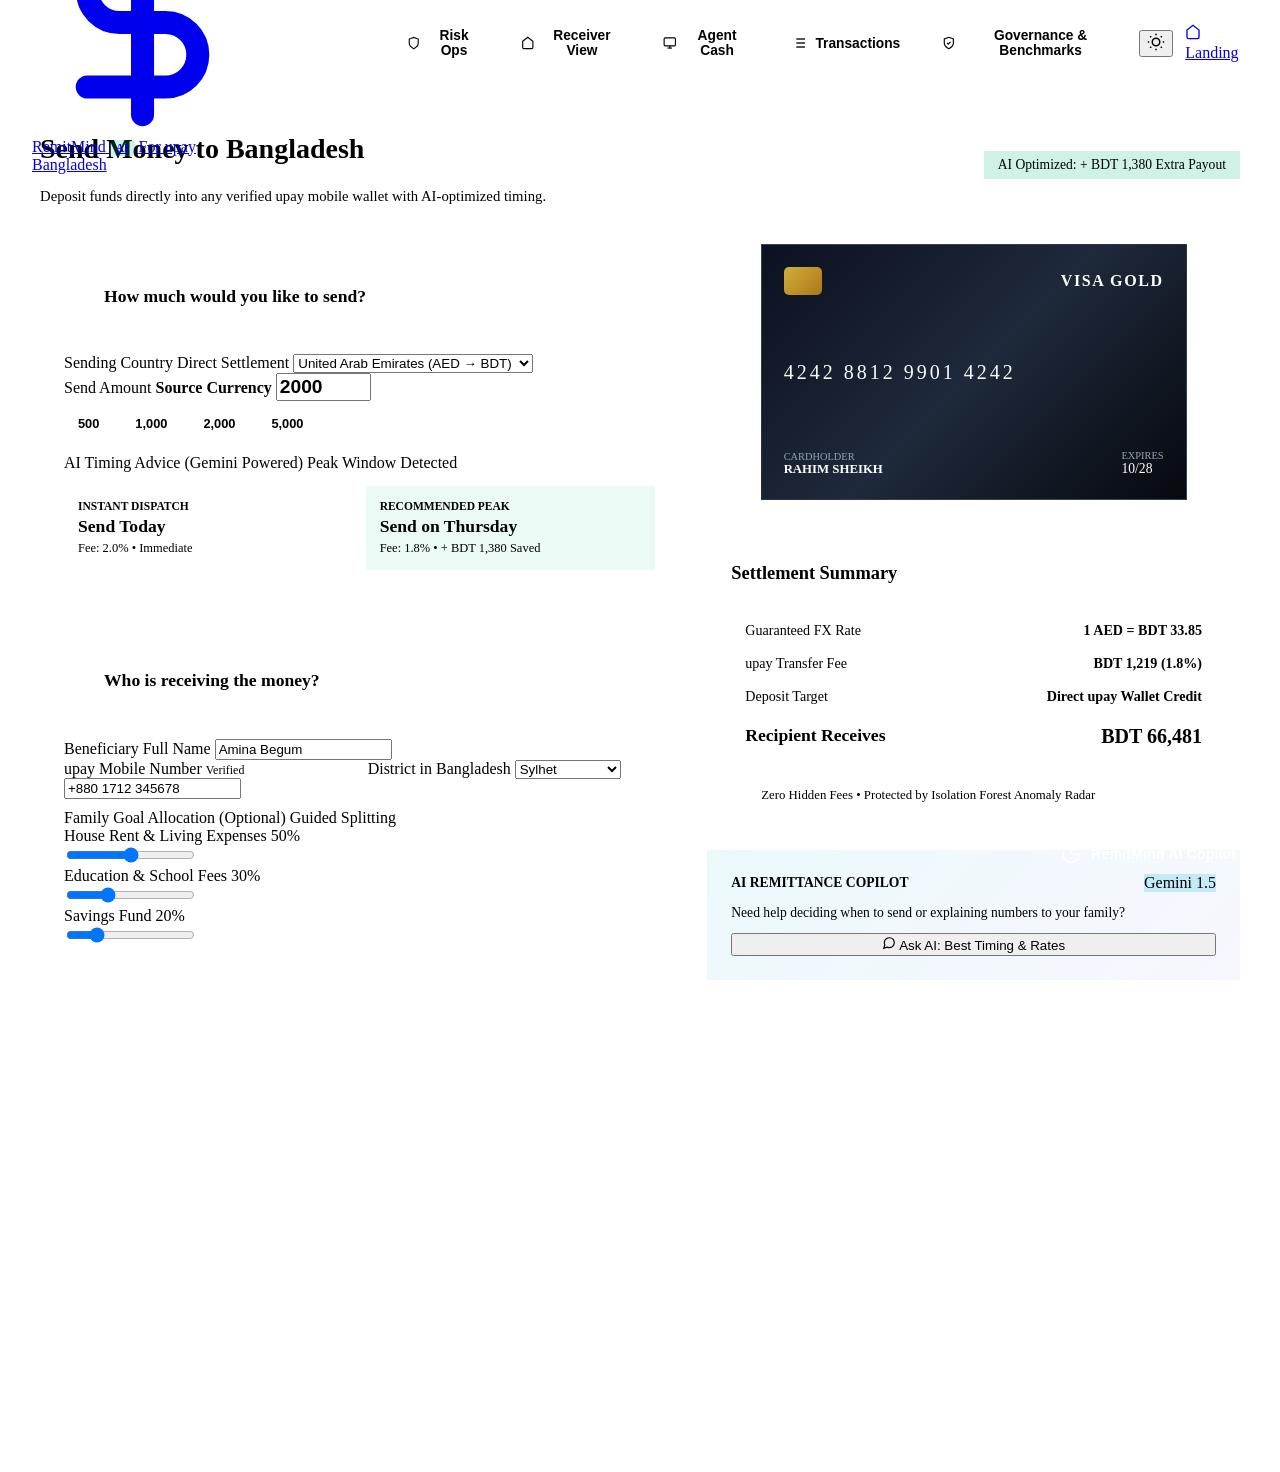
==== frontend/app.html @ a88893fe "feat(governance): implement model evaluation benchmarks, PR-AUC visualizer, live fairness audit, and" ====
<!DOCTYPE html>
<html lang="en" data-theme="dark">
<head>
  <meta charset="UTF-8">
  <meta name="viewport" content="width=device-width, initial-scale=1.0">
  <title>RemitMind Portal | International Remittance & AI Intelligence</title>
  <meta name="description" content="RemitMind production workspace for international remittance payment execution, real-time risk operations, village receiver budgeting, and agent liquidity forecasting.">

  <!-- Google Fonts: Outfit & Inter & JetBrains Mono -->
  <link rel="preconnect" href="https://fonts.googleapis.com">
  <link rel="preconnect" href="https://fonts.gstatic.com" crossorigin>
  <link href="https://fonts.googleapis.com/css2?family=Inter:wght@400;500;600;700&family=JetBrains+Mono:wght@400;600&family=Outfit:wght@400;500;600;700;800&display=swap" rel="stylesheet">

  <!-- Stylesheets -->
  <link rel="stylesheet" href="css/style.css">
  <link rel="stylesheet" href="css/app.css">
</head>
<body>

  <!-- Ambient AI Glow Aura -->
  <div class="ai-ambient-glow" aria-hidden="true"></div>

  <div class="app-container">
    <!-- Main App Navigation Header -->
    <header class="app-header">
      <div class="app-header-inner">
        <!-- Brand -->
        <div class="app-brand">
          <a href="index.html" class="nav-logo" title="Back to Landing Page">
            <div class="logo-icon">
              <svg viewBox="0 0 24 24" fill="none" stroke="currentColor" stroke-width="2.5" stroke-linecap="round" stroke-linejoin="round">
                <path d="M12 2v20M17 5H9.5a3.5 3.5 0 0 0 0 7h5a3.5 3.5 0 0 1 0 7H6"/>
              </svg>
            </div>
            <div class="logo-text-group">
              <span class="logo-title">RemitMind <span style="font-size:0.72rem; background:rgba(16,185,129,0.2); color:var(--upay-emerald-light); padding:2px 6px; border-radius:4px; font-weight:700;">AI</span></span>
              <span class="logo-subtitle">For upay Bangladesh</span>
            </div>
          </a>
        </div>

        <!-- Navigation Tabs -->
        <nav class="app-nav-tabs" id="app-nav-bar">
          <button class="app-nav-tab active" data-view="pay">
            <svg viewBox="0 0 24 24" fill="none" stroke="currentColor" stroke-width="2"><rect x="1" y="4" width="22" height="16" rx="2" ry="2"/><line x1="1" y1="10" x2="23" y2="10"/></svg>
            <span>Send Money</span>
          </button>
          
          <button class="app-nav-tab" data-view="analyst">
            <svg viewBox="0 0 24 24" fill="none" stroke="currentColor" stroke-width="2"><path d="M12 22s8-4 8-10V5l-8-3-8 3v7c0 6 8 10 8 10z"/></svg>
            <span>Risk Ops</span>
          </button>

          <button class="app-nav-tab" data-view="receiver">
            <svg viewBox="0 0 24 24" fill="none" stroke="currentColor" stroke-width="2"><path d="M3 9l9-7 9 7v11a2 2 0 0 1-2 2H5a2 2 0 0 1-2-2z"/></svg>
            <span>Receiver View</span>
          </button>

          <button class="app-nav-tab" data-view="agent">
            <svg viewBox="0 0 24 24" fill="none" stroke="currentColor" stroke-width="2"><rect x="2" y="3" width="20" height="14" rx="2" ry="2"/><line x1="8" y1="21" x2="16" y2="21"/><line x1="12" y1="17" x2="12" y2="21"/></svg>
            <span>Agent Cash</span>
          </button>

          <button class="app-nav-tab" data-view="ledger">
            <svg viewBox="0 0 24 24" fill="none" stroke="currentColor" stroke-width="2"><line x1="8" y1="6" x2="21" y2="6"/><line x1="8" y1="12" x2="21" y2="12"/><line x1="8" y1="18" x2="21" y2="18"/><line x1="3" y1="6" x2="3.01" y2="6"/><line x1="3" y1="12" x2="3.01" y2="12"/><line x1="3" y1="18" x2="3.01" y2="18"/></svg>
            <span>Transactions</span>
          </button>

          <button class="app-nav-tab" data-view="governance">
            <svg viewBox="0 0 24 24" fill="none" stroke="currentColor" stroke-width="2"><path d="M12 22s8-4 8-10V5l-8-3-8 3v7c0 6 8 10 8 10z"/><polyline points="9 12 11 14 15 10"/></svg>
            <span>Governance & Benchmarks</span>
          </button>
        </nav>

        <!-- Right Actions -->
        <div class="app-header-actions">
          <!-- Light / Dark Theme Button -->
          <button class="theme-toggle-btn" id="app-theme-btn" title="Toggle Light / Dark Mode" aria-label="Toggle theme">
            <span id="app-theme-icon">
              <svg width="18" height="18" viewBox="0 0 24 24" fill="none" stroke="currentColor" stroke-width="2">
                <circle cx="12" cy="12" r="5"></circle>
                <line x1="12" y1="1" x2="12" y2="3"></line>
                <line x1="12" y1="21" x2="12" y2="23"></line>
                <line x1="4.22" y1="4.22" x2="5.64" y2="5.64"></line>
                <line x1="18.36" y1="18.36" x2="19.78" y2="19.78"></line>
                <line x1="1" y1="12" x2="3" y2="12"></line>
                <line x1="21" y1="12" x2="23" y2="12"></line>
                <line x1="4.22" y1="19.78" x2="5.64" y2="18.36"></line>
                <line x1="18.36" y1="5.64" x2="19.78" y2="4.22"></line>
              </svg>
            </span>
          </button>

          <a href="index.html" class="btn btn-secondary btn-sm" title="Return to Landing Page">
            <svg width="16" height="16" viewBox="0 0 24 24" fill="none" stroke="currentColor" stroke-width="2"><path d="M3 9l9-7 9 7v11a2 2 0 0 1-2 2H5a2 2 0 0 1-2-2z"/></svg>
            <span>Landing</span>
          </a>
        </div>
      </div>
    </header>

    <!-- Main Workspace Views Container -->
    <main class="app-main">

      <!-- =====================================================================
           VIEW 1: SIMPLIFIED SENDER FLOW (INTERNATIONAL PAYMENT)
           ===================================================================== -->
      <section class="app-view active" id="view-pay">
        <div class="view-title-bar">
          <div>
            <h2 class="view-heading">Send Money to Bangladesh</h2>
            <p class="view-subheading">Deposit funds directly into any verified upay mobile wallet with AI-optimized timing.</p>
          </div>
          <div>
            <span class="ticker-badge" id="disp-pay-savings-badge" style="background:rgba(16,185,129,0.2); color:var(--upay-emerald-light); font-size:0.85rem; padding:6px 14px;">
              AI Optimized: + BDT 1,380 Extra Payout
            </span>
          </div>
        </div>

        <div class="payment-grid">
          <!-- Left Column: Simple Stepper -->
          <div>
            <!-- Step 1: Amount & Corridor -->
            <div class="step-card">
              <div class="step-header">
                <div class="step-number">1</div>
                <h3 class="step-title">How much would you like to send?</h3>
              </div>

              <div class="form-group">
                <label for="pay-corridor" class="form-label">
                  <span>Sending Country</span>
                  <span style="color:var(--upay-emerald-light);">Direct Settlement</span>
                </label>
                <select id="pay-corridor" class="form-select">
                  <option value="AED_BDT">United Arab Emirates (AED &rarr; BDT)</option>
                  <option value="SAR_BDT">Saudi Arabia (SAR &rarr; BDT)</option>
                  <option value="MYR_BDT">Malaysia (MYR &rarr; BDT)</option>
                  <option value="EUR_BDT">Italy / Europe (EUR &rarr; BDT)</option>
                  <option value="USD_BDT">United States / Global (USD &rarr; BDT)</option>
                </select>
              </div>

              <div class="form-group">
                <label for="pay-amount" class="form-label">
                  <span>Send Amount</span>
                  <span style="color:var(--ai-cyan); font-weight:700;">Source Currency</span>
                </label>
                <input type="number" id="pay-amount" class="form-input" value="2000" min="100" max="50000" step="100" style="font-size:1.2rem; font-weight:700;">
                
                <!-- Quick Amount Chips -->
                <div class="quick-preset-chips">
                  <button type="button" class="preset-chip" onclick="setSendAmount(500)">500</button>
                  <button type="button" class="preset-chip" onclick="setSendAmount(1000)">1,000</button>
                  <button type="button" class="preset-chip" onclick="setSendAmount(2000)">2,000</button>
                  <button type="button" class="preset-chip" onclick="setSendAmount(5000)">5,000</button>
                </div>
              </div>

              <!-- AI Send-Plan Recommendation -->
              <div style="margin-top:18px;">
                <label class="form-label">
                  <span>AI Timing Advice (Gemini Powered)</span>
                  <span style="color:var(--ai-cyan);">Peak Window Detected</span>
                </label>
                
                <div class="timing-choices-grid">
                  <div class="timing-choice-card" data-timing="now">
                    <div style="font-size:0.72rem; color:var(--text-muted); text-transform:uppercase; font-weight:700;">Instant Dispatch</div>
                    <div style="font-weight:800; font-size:1.1rem; margin:4px 0;">Send Today</div>
                    <div style="font-size:0.78rem; color:var(--text-secondary);">Fee: 2.0% &bull; Immediate</div>
                  </div>

                  <div class="timing-choice-card selected" data-timing="best">
                    <div style="font-size:0.72rem; color:var(--upay-emerald-light); text-transform:uppercase; font-weight:700;">Recommended Peak</div>
                    <div style="font-weight:800; font-size:1.1rem; margin:4px 0; color:var(--upay-emerald-light);">Send on Thursday</div>
                    <div style="font-size:0.78rem; color:var(--text-secondary);">Fee: 1.8% &bull; + BDT 1,380 Saved</div>
                  </div>
                </div>
              </div>
            </div>

            <!-- Step 2: Beneficiary Details -->
            <div class="step-card">
              <div class="step-header">
                <div class="step-number">2</div>
                <h3 class="step-title">Who is receiving the money?</h3>
              </div>

              <div class="form-group">
                <label for="pay-receiver-name" class="form-label">Beneficiary Full Name</label>
                <input type="text" id="pay-receiver-name" class="form-input" value="Amina Begum">
              </div>

              <div style="display:grid; grid-template-columns:1fr 1fr; gap:16px;">
                <div class="form-group">
                  <label for="pay-receiver-phone" class="form-label">
                    <span>upay Mobile Number</span>
                    <span style="color:var(--upay-emerald-light); font-size:0.75rem;">Verified</span>
                  </label>
                  <input type="text" id="pay-receiver-phone" class="form-input" value="+880 1712 345678">
                </div>

                <div class="form-group">
                  <label for="pay-receiver-district" class="form-label">District in Bangladesh</label>
                  <select id="pay-receiver-district" class="form-select">
                    <option value="Sylhet">Sylhet</option>
                    <option value="Chittagong">Chittagong</option>
                    <option value="Dhaka">Dhaka</option>
                    <option value="Comilla">Comilla</option>
                    <option value="Brahmanbaria">Brahmanbaria</option>
                  </select>
                </div>
              </div>

              <!-- Budget Goal Split (Collapsible / Simple) -->
              <div style="margin-top:10px;">
                <label class="form-label">
                  <span>Family Goal Allocation (Optional)</span>
                  <span style="color:var(--text-muted);">Guided Splitting</span>
                </label>

                <div class="goal-sliders-group">
                  <div class="goal-item">
                    <div class="goal-item-header">
                      <span style="color:var(--ai-indigo);">House Rent & Living Expenses</span>
                      <span id="app-val-rent">50%</span>
                    </div>
                    <input type="range" id="app-goal-rent" class="range-slider" value="50" min="0" max="100">
                  </div>

                  <div class="goal-item">
                    <div class="goal-item-header">
                      <span style="color:var(--upay-emerald);">Education & School Fees</span>
                      <span id="app-val-school">30%</span>
                    </div>
                    <input type="range" id="app-goal-school" class="range-slider" value="30" min="0" max="100">
                  </div>

                  <div class="goal-item">
                    <div class="goal-item-header">
                      <span style="color:var(--accent-amber);">Savings Fund</span>
                      <span id="app-val-savings">20%</span>
                    </div>
                    <input type="range" id="app-goal-savings" class="range-slider" value="20" min="0" max="100">
                  </div>
                </div>
              </div>
            </div>

            <!-- Step 3: Payment Card Details -->
            <div class="step-card">
              <div class="step-header">
                <div class="step-number">3</div>
                <h3 class="step-title">International Payment</h3>
              </div>

              <div class="payment-methods-grid">
                <div class="payment-method-card selected">
                  <svg class="method-icon" viewBox="0 0 24 24" fill="none" stroke="currentColor" stroke-width="2"><rect x="1" y="4" width="22" height="16" rx="2" ry="2"/><line x1="1" y1="10" x2="23" y2="10"/></svg>
                  <div class="method-label">Credit/Debit Card</div>
                </div>

                <div class="payment-method-card">
                  <svg class="method-icon" viewBox="0 0 24 24" fill="none" stroke="currentColor" stroke-width="2"><polygon points="12 2 2 7 12 12 22 7 12 2"/><polyline points="2 17 12 22 22 17"/><polyline points="2 12 12 17 22 12"/></svg>
                  <div class="method-label">GCC Mada / KNET</div>
                </div>

                <div class="payment-method-card">
                  <svg class="method-icon" viewBox="0 0 24 24" fill="none" stroke="currentColor" stroke-width="2"><line x1="12" y1="1" x2="12" y2="23"/><path d="M17 5H9.5a3.5 3.5 0 0 0 0 7h5a3.5 3.5 0 0 1 0 7H6"/></svg>
                  <div class="method-label">Direct Bank Wire</div>
                </div>
              </div>

              <div class="form-group">
                <label for="card-holder" class="form-label">Name on Card</label>
                <input type="text" id="card-holder" class="form-input" value="Rahim Sheikh" placeholder="Full name on card">
              </div>

              <div class="form-group">
                <label for="card-number" class="form-label">Card Number</label>
                <input type="text" id="card-number" class="form-input" value="4242 8812 9901 4242" maxlength="19" placeholder="16-digit card number">
              </div>

              <div style="display:grid; grid-template-columns:1fr 1fr; gap:16px;">
                <div class="form-group">
                  <label for="card-expiry" class="form-label">Expiry Date</label>
                  <input type="text" id="card-expiry" class="form-input" value="10/28" maxlength="5" placeholder="MM/YY">
                </div>

                <div class="form-group">
                  <label for="card-cvv" class="form-label">Security Code (CVV)</label>
                  <input type="password" id="card-cvv" class="form-input" value="789" maxlength="4" placeholder="CVC/CVV">
                </div>
              </div>

              <!-- Fraud Anomaly Testing Simulation Checkbox -->
              <div style="margin-top:14px; padding:12px; background:rgba(245,158,11,0.08); border-radius:var(--radius-sm); border:1px solid rgba(245,158,11,0.2);">
                <label style="display:flex; align-items:center; gap:10px; cursor:pointer;">
                  <input type="checkbox" id="chk-simulate-anomaly" style="width:18px; height:18px; cursor:pointer;">
                  <span style="font-size:0.82rem; color:var(--accent-amber); font-weight:600;">
                    Simulate Anomaly (Triggers Isolation Forest review queue & score &ge; 70)
                  </span>
                </label>
              </div>

              <!-- Submit Button -->
              <button class="btn btn-glow btn-lg" id="btn-submit-payment" style="width:100%; margin-top:24px;">
                <svg width="20" height="20" viewBox="0 0 24 24" fill="none" stroke="currentColor" stroke-width="2"><path d="M12 22s8-4 8-10V5l-8-3-8 3v7c0 6 8 10 8 10z"/></svg>
                <span>Authorize Payment of <span id="btn-pay-total-amount">2,000 AED</span></span>
              </button>
            </div>
          </div>

          <!-- Right Column: Card Preview & Order Summary -->
          <div>
            <!-- Virtual Card Visual Preview -->
            <div class="virtual-card">
              <div class="card-top">
                <div class="card-chip"></div>
                <div class="card-brand">VISA GOLD</div>
              </div>

              <div class="card-number-display" id="disp-card-number">4242 8812 9901 4242</div>

              <div class="card-bottom">
                <div>
                  <div style="font-size:0.65rem; color:#94a3b8; text-transform:uppercase;">Cardholder</div>
                  <div class="card-holder-name" id="disp-card-holder">RAHIM SHEIKH</div>
                </div>
                <div>
                  <div style="font-size:0.65rem; color:#94a3b8; text-transform:uppercase;">Expires</div>
                  <div class="card-expiry-val" id="disp-card-expiry">10/28</div>
                </div>
              </div>
            </div>

            <!-- Settlement Breakdown Card -->
            <div class="step-card">
              <h3 style="font-size:1.15rem; margin-bottom:16px; color:var(--text-primary);">Settlement Summary</h3>

              <div class="receipt-details-list">
                <div class="receipt-row">
                  <span style="color:var(--text-secondary);">Guaranteed FX Rate</span>
                  <strong id="summary-rate" style="color:var(--text-primary);">1 AED = BDT 33.85</strong>
                </div>
                <div class="receipt-row">
                  <span style="color:var(--text-secondary);">upay Transfer Fee</span>
                  <strong id="summary-fee" style="color:var(--text-primary);">BDT 1,220 (1.8%)</strong>
                </div>
                <div class="receipt-row">
                  <span style="color:var(--text-secondary);">Deposit Target</span>
                  <strong style="color:var(--upay-emerald-light);">Direct upay Wallet Credit</strong>
                </div>
                <div class="receipt-row" style="font-size:1.1rem; padding-top:12px;">
                  <span style="color:var(--text-primary); font-weight:700;">Recipient Receives</span>
                  <strong id="summary-payout" style="color:var(--upay-emerald-light); font-size:1.25rem;">BDT 67,780</strong>
                </div>
              </div>

              <div style="display:flex; align-items:center; gap:10px; margin-top:16px; font-size:0.8rem; color:var(--text-secondary);">
                <svg width="20" height="20" viewBox="0 0 24 24" fill="none" stroke="var(--upay-emerald)" stroke-width="2"><path d="M12 22s8-4 8-10V5l-8-3-8 3v7c0 6 8 10 8 10z"/></svg>
                <span>Zero Hidden Fees &bull; Protected by Isolation Forest Anomaly Radar</span>
              </div>
            </div>

            <!-- Ask AI Quick Trigger -->
            <div class="step-card" style="background:linear-gradient(135deg, rgba(6,182,212,0.08) 0%, rgba(99,102,241,0.05) 100%); border-color:var(--border-cyan);">
              <div style="display:flex; justify-content:space-between; align-items:center; margin-bottom:8px;">
                <span style="font-weight:700; font-size:0.85rem; color:var(--ai-cyan); text-transform:uppercase;">AI Remittance Copilot</span>
                <span class="ticker-badge" style="background:rgba(6,182,212,0.2); color:var(--ai-cyan);">Gemini 1.5</span>
              </div>
              <p style="font-size:0.85rem; color:var(--text-secondary); margin-bottom:12px;">
                Need help deciding when to send or explaining numbers to your family?
              </p>
              <button type="button" class="btn btn-secondary btn-sm" style="width:100%; justify-content:center;" onclick="toggleCopilotDrawer(true); askCopilotDirect('When is the best day to send AED to Bangladesh?');">
                <svg width="14" height="14" viewBox="0 0 24 24" fill="none" stroke="currentColor" stroke-width="2"><path d="M21 11.5a8.38 8.38 0 0 1-.9 3.8 8.5 8.5 0 0 1-7.6 4.7 8.38 8.38 0 0 1-3.8-.9L3 21l1.9-5.7a8.38 8.38 0 0 1-.9-3.8 8.5 8.5 0 0 1 4.7-7.6 8.38 8.38 0 0 1 3.8-.9h.5a8.48 8.48 0 0 1 8 8v.5z"/></svg>
                <span>Ask AI: Best Timing & Rates</span>
              </button>
            </div>
          </div>
        </div>
      </section>

      <!-- =====================================================================
           VIEW 2: RISK OPERATIONS CONSOLE (ANALYST QUEUE)
           ===================================================================== -->
      <section class="app-view" id="view-analyst">
        <div class="view-title-bar">
          <div>
            <h2 class="view-heading">Risk Operations & Fraud Console</h2>
            <p class="view-subheading">Ranked alert queue evaluated by Hybrid Isolation Forest. Zero auto-blocking: all flagged transfers require human decision.</p>
          </div>
          <div>
            <span class="ticker-badge" style="background:rgba(244,63,94,0.15); color:var(--accent-rose); font-size:0.85rem; padding:6px 14px;">
              Human Oversight Active
            </span>
          </div>
        </div>

        <!-- Adversarial Attack Simulation & Replay Deck -->
        <div class="attack-deck-card">
          <div class="attack-deck-header">
            <div>
              <div style="display:flex; align-items:center; gap:8px; margin-bottom:4px;">
                <svg width="20" height="20" viewBox="0 0 24 24" fill="none" stroke="var(--accent-rose)" stroke-width="2"><path d="M12 22s8-4 8-10V5l-8-3-8 3v7c0 6 8 10 8 10z"/></svg>
                <h3 style="font-size:1.15rem; color:var(--text-primary); margin:0;">Adversarial Attack Simulation & Replay Deck</h3>
              </div>
              <p style="font-size:0.84rem; color:var(--text-secondary); margin:0;">
                Test RemitMind's Hybrid Isolation Forest Radar against synthetic attack vectors. Replaying dispatches live transactions to the ML pipeline and generates grounded forensic SAR explanations.
              </p>
            </div>
            <div>
              <span class="ticker-badge" style="background:rgba(6,182,212,0.15); color:var(--ai-cyan); font-size:0.75rem;">
                Rule GR §5.6 Grounded
              </span>
            </div>
          </div>

          <!-- Scenario Cards Grid -->
          <div class="scenarios-grid">
            <!-- Scenario 1: ATO -->
            <div class="scenario-card">
              <div>
                <div class="scenario-header">
                  <span class="scenario-title">Account Takeover (ATO)</span>
                  <span class="ticker-badge" style="background:rgba(244,63,94,0.2); color:var(--accent-rose); font-size:0.68rem;">Score ~88</span>
                </div>
                <p class="scenario-desc">
                  Legitimate Dubai sender session hijacked via proxy; sudden 96,000 BDT transfer with 3 rapid attempts to new beneficiary.
                </p>
                <div class="scenario-tags">
                  <span class="scenario-tag">VELOCITY_3X</span>
                  <span class="scenario-tag">NEW_DEVICE</span>
                  <span class="scenario-tag">AMOUNT_DEVIATION</span>
                </div>
              </div>
              <button class="btn btn-secondary btn-sm" style="width:100%; border-color:rgba(244,63,94,0.3); color:var(--accent-rose);" onclick="replayAttackScenario('account_takeover')">
                <svg width="14" height="14" viewBox="0 0 24 24" fill="none" stroke="currentColor" stroke-width="2"><polygon points="5 3 19 12 5 21 5 3"/></svg>
                <span>Replay ATO Attack</span>
              </button>
            </div>

            <!-- Scenario 2: Mule Ring Smurfing -->
            <div class="scenario-card">
              <div>
                <div class="scenario-header">
                  <span class="scenario-title">Coordinated Mule Ring</span>
                  <span class="ticker-badge" style="background:rgba(244,63,94,0.2); color:var(--accent-rose); font-size:0.68rem;">Score ~92</span>
                </div>
                <p class="scenario-desc">
                  Syndicate smurfing: 4 foreign senders funneling structured 24,900 BDT transfers simultaneously into known mule wallet.
                </p>
                <div class="scenario-tags">
                  <span class="scenario-tag">MULE_CLUSTER_FAN_IN</span>
                  <span class="scenario-tag">NEW_RECEIVER</span>
                  <span class="scenario-tag">STRUCTURED_AMT</span>
                </div>
              </div>
              <button class="btn btn-secondary btn-sm" style="width:100%; border-color:rgba(244,63,94,0.3); color:var(--accent-rose);" onclick="replayAttackScenario('mule_fan_in')">
                <svg width="14" height="14" viewBox="0 0 24 24" fill="none" stroke="currentColor" stroke-width="2"><polygon points="5 3 19 12 5 21 5 3"/></svg>
                <span>Replay Mule Ring</span>
              </button>
            </div>

            <!-- Scenario 3: Social Engineering Scam -->
            <div class="scenario-card">
              <div>
                <div class="scenario-header">
                  <span class="scenario-title">Social Engineering Scam</span>
                  <span class="ticker-badge" style="background:rgba(245,158,11,0.2); color:var(--accent-amber); font-size:0.68rem;">Score ~76</span>
                </div>
                <p class="scenario-desc">
                  Elderly migrant worker coerced via fraudulent phone call into late-night off-hours transfer to predatory fake lottery fee.
                </p>
                <div class="scenario-tags">
                  <span class="scenario-tag">OFF_HOURS_ANOMALY</span>
                  <span class="scenario-tag">NEW_RECEIVER</span>
                  <span class="scenario-tag">CORRIDOR_SPIKE</span>
                </div>
              </div>
              <button class="btn btn-secondary btn-sm" style="width:100%; border-color:rgba(245,158,11,0.3); color:var(--accent-amber);" onclick="replayAttackScenario('social_scam')">
                <svg width="14" height="14" viewBox="0 0 24 24" fill="none" stroke="currentColor" stroke-width="2"><polygon points="5 3 19 12 5 21 5 3"/></svg>
                <span>Replay Social Scam</span>
              </button>
            </div>
          </div>

          <!-- Live Feature Attribution Waterfall Container (Populated on replay) -->
          <div id="attack-waterfall-container" style="display:none;"></div>
        </div>

        <div style="display:flex; justify-content:space-between; align-items:center; margin-bottom:14px;">
          <h3 style="font-size:1.1rem; color:var(--text-primary); margin:0;">Active Review Queue</h3>
          <span style="font-size:0.8rem; color:var(--text-secondary);" id="analyst-queue-count">Showing active cases</span>
        </div>

        <div id="analyst-queue-container">
          <!-- Dynamic Alerts Rendered via main_app.js -->
        </div>
      </section>

      <!-- =====================================================================
           VIEW 3: VILLAGE RECEIVER PORTAL (AMINA)
           ===================================================================== -->
      <section class="app-view" id="view-receiver">
        <div class="view-title-bar">
          <div>
            <h2 class="view-heading">Village Receiver Summary</h2>
            <p class="view-subheading">Transparent plain-language statement in Bangla and English with zero hidden deduction guarantee.</p>
          </div>
          <div style="display:flex; align-items:center; gap:12px;">
            <label style="display:flex; align-items:center; gap:8px; cursor:pointer;">
              <span style="font-size:0.85rem; font-weight:700; color:var(--upay-emerald-light);">বাংলা</span>
              <input type="checkbox" id="app-rcv-lang-toggle" style="width:20px; height:20px; cursor:pointer;">
              <span style="font-size:0.85rem; font-weight:600; color:var(--text-secondary);">EN</span>
            </label>
          </div>
        </div>

        <div style="max-width:800px; margin:0 auto;">
          <div class="step-card bangla-card">
            <div style="display:flex; justify-content:space-between; align-items:center;">
              <span class="ticker-badge">upay রেমিট্যান্স প্রাপ্তি</span>
              <span style="font-size:0.75rem; color:var(--text-secondary);">আজ বিকাল ৪:২০</span>
            </div>

            <div class="bangla-highlight" id="app-rcv-statement" style="font-size:1.5rem; margin:20px 0;">
              দুবাই থেকে রহিম ভাইয়ের পাঠানো মোট ৬৭,৭৮০ টাকা নিরাপদে আপনার উপায় একাউন্টে জমা হয়েছে। কোনো লুকানো চার্জ কাটা হয়নি।
            </div>

            <div style="display:flex; gap:14px; margin-bottom:24px; flex-wrap:wrap;">
              <button class="audio-preview-btn" id="app-btn-voice">
                <svg width="18" height="18" viewBox="0 0 24 24" fill="none" stroke="currentColor" stroke-width="2"><polygon points="11 5 6 9 2 9 2 15 6 15 11 19 11 5"/><path d="M19.07 4.93a10 10 0 0 1 0 14.14M15.54 8.46a5 5 0 0 1 0 7.07"/></svg>
                <span>Play Voice Summary (বাংলায় শুনুন)</span>
              </button>

              <button class="btn btn-secondary btn-sm" onclick="toggleCopilotDrawer(true); askCopilotDirect('আমার মা কীভাবে এই টাকা খরচ করবে সহজ করে বলো?');">
                <svg width="16" height="16" viewBox="0 0 24 24" fill="none" stroke="currentColor" stroke-width="2"><circle cx="12" cy="12" r="10"/><path d="M9.09 9a3 3 0 0 1 5.83 1c0 2-3 3-3 3"/><line x1="12" y1="17" x2="12.01" y2="17"/></svg>
                <span>AI পরামর্শ (Gemini Assistant)</span>
              </button>
            </div>

            <div style="background:var(--bg-darkest); padding:20px; border-radius:var(--radius-md); border:1px solid var(--border-subtle);">
              <div style="font-size:0.9rem; font-weight:700; color:var(--ai-cyan); margin-bottom:12px;">
                প্রস্তাবিত খরচের বরাদ্দ তালিকা:
              </div>
              <div style="display:flex; flex-direction:column; gap:10px; font-size:0.92rem;">
                <div style="display:flex; justify-content:space-between;">
                  <span>ঘরভাড়া ও পারিবারিক খরচ (৫০%)</span>
                  <strong>৳৩৩,৮৯০</strong>
                </div>
                <div style="display:flex; justify-content:space-between;">
                  <span>ছেলেমেয়ের স্কুলের ফি ও বই (৩০%)</span>
                  <strong>৳২০,৩৩৪</strong>
                </div>
                <div style="display:flex; justify-content:space-between;">
                  <span>ভবিষ্যত আপদকালীন সঞ্চয় (২০%)</span>
                  <strong>৳১৩,৫৫৬</strong>
                </div>
              </div>
            </div>
          </div>
        </div>
      </section>

      <!-- =====================================================================
           VIEW 4: AGENT CASH-OUT LIQUIDITY RADAR (KARIM)
           ===================================================================== -->
      <section class="app-view" id="view-agent">
        <div class="view-title-bar">
          <div>
            <h2 class="view-heading">upay Agent Liquidity Radar</h2>
            <p class="view-subheading">7-day cash-out demand forecast for rural agent point #AG-05 with Eid festival surge intelligence.</p>
          </div>
        </div>

        <div style="display:grid; grid-template-columns:1fr 1fr; gap:32px;">
          <div class="step-card">
            <h3 style="font-size:1.15rem; margin-bottom:16px;">Agent Vault Status</h3>

            <div class="form-group">
              <label for="app-agent-slider" class="form-label">
                <span>Current Physical Cash-on-Hand</span>
                <span id="app-agent-cash-val" style="color:var(--upay-gold); font-weight:700;">BDT 300,000</span>
              </label>
              <input type="range" id="app-agent-slider" class="range-slider" min="50000" max="600000" step="10000" value="300000">
            </div>

            <div class="receipt-details-list">
              <div class="receipt-row">
                <span>Agent Location</span>
                <strong>Balaganj Bazar, Sylhet</strong>
              </div>
              <div class="receipt-row">
                <span>Peak Demand (Eid Eve)</span>
                <strong>BDT 420,000</strong>
              </div>
              <div class="receipt-row">
                <span>Liquidity Balance</span>
                <strong id="app-agent-deficit" style="color:var(--accent-rose);">BDT 120,000 Shortfall</strong>
              </div>
            </div>

            <button class="btn btn-glow" style="width:100%; margin-top:16px;" onclick="showAppToast('Cash dispatch order logged with upay Regional Vault!')">
              <span>Request Liquidity Top-up</span>
            </button>
          </div>

          <div class="step-card">
            <h3 style="font-size:1.15rem; margin-bottom:16px;">7-Day Demand Curve</h3>
            
            <div class="agent-bars-container">
              <div class="agent-bar-col">
                <span class="agent-bar-val">180k</span>
                <div class="agent-bar" style="height: 38%;"></div>
                <span class="agent-bar-label">Mon</span>
              </div>
              <div class="agent-bar-col">
                <span class="agent-bar-val">210k</span>
                <div class="agent-bar" style="height: 44%;"></div>
                <span class="agent-bar-label">Tue</span>
              </div>
              <div class="agent-bar-col">
                <span class="agent-bar-val">260k</span>
                <div class="agent-bar" style="height: 55%;"></div>
                <span class="agent-bar-label">Wed</span>
              </div>
              <div class="agent-bar-col">
                <span class="agent-bar-val" style="color:var(--accent-rose);">420k</span>
                <div class="agent-bar spike" style="height: 92%;"></div>
                <span class="agent-bar-label" style="color:var(--accent-rose); font-weight:700;">Thu (Eid)</span>
              </div>
              <div class="agent-bar-col">
                <span class="agent-bar-val" style="color:var(--accent-rose);">390k</span>
                <div class="agent-bar spike" style="height: 85%;"></div>
                <span class="agent-bar-label" style="color:var(--accent-rose);">Fri</span>
              </div>
              <div class="agent-bar-col">
                <span class="agent-bar-val">220k</span>
                <div class="agent-bar" style="height: 48%;"></div>
                <span class="agent-bar-label">Sat</span>
              </div>
              <div class="agent-bar-col">
                <span class="agent-bar-val">160k</span>
                <div class="agent-bar" style="height: 34%;"></div>
                <span class="agent-bar-label">Sun</span>
              </div>
            </div>
          </div>
        </div>
      </section>

      <!-- =====================================================================
           VIEW 5: TRANSACTION AUDIT LEDGER
           ===================================================================== -->
      <section class="app-view" id="view-ledger">
        <div class="view-title-bar">
          <div>
            <h2 class="view-heading">Unified Remittance Ledger</h2>
            <p class="view-subheading">Live historical audit log of all international transfers with risk scores and operational status.</p>
          </div>
        </div>

        <div class="alerts-table-container">
          <table class="data-table">
            <thead>
              <tr>
                <th>Transfer ID</th>
                <th>Timestamp</th>
                <th>Sender</th>
                <th>Recipient</th>
                <th>Amount</th>
                <th>Status</th>
                <th>Risk Score</th>
                <th>Action</th>
              </tr>
            </thead>
            <tbody id="ledger-tbody">
              <!-- Rendered via main_app.js -->
            </tbody>
          </table>
        </div>
      </section>

      <!-- =====================================================================
           VIEW 6: GOVERNANCE, BENCHMARKS & MODEL OBSERVABILITY
           ===================================================================== -->
      <section class="app-view" id="view-governance">
        <div class="view-title-bar">
          <div>
            <h2 class="view-heading">Model Governance, Fairness & Enterprise Tracks</h2>
            <p class="view-subheading">RemitMind v2.4 offline/online evaluation results, PR-AUC analysis across corridor classes, demographic parity audits, and multi-track roadmap.</p>
          </div>
          <div style="display:flex; gap:10px; align-items:center;">
            <button class="btn btn-secondary btn-sm" id="btn-refresh-fairness" onclick="fetchFairnessMetrics()">
              <svg width="15" height="15" viewBox="0 0 24 24" fill="none" stroke="currentColor" stroke-width="2"><path d="M23 4v6h-6M1 20v-6h6"/><path d="M3.51 9a9 9 0 0 1 14.85-3.36L23 10M1 14l4.64 4.36A9 9 0 0 0 20.49 15"/></svg>
              <span>Refresh Audit</span>
            </button>
            <span class="ticker-badge" style="background:rgba(6,182,212,0.15); color:var(--ai-cyan); border-color:rgba(6,182,212,0.3); font-size:0.8rem; padding:6px 14px;">
              Production Model v2.4 &bull; Active
            </span>
          </div>
        </div>

        <!-- 4 Top KPI Stat Cards -->
        <div class="governance-stats-grid">
          <div class="governance-stat-card">
            <div class="governance-stat-val" style="color:var(--upay-emerald-light);">79.0%</div>
            <div class="governance-stat-label">Hybrid Precision</div>
            <div class="governance-stat-sub">+41.0% higher than static rule engine (38.0%)</div>
          </div>
          <div class="governance-stat-card">
            <div class="governance-stat-val" style="color:var(--ai-cyan);">72.0%</div>
            <div class="governance-stat-label">Recall @ Top 10%</div>
            <div class="governance-stat-sub">Catches 72% of true illicit flows in top decile queue</div>
          </div>
          <div class="governance-stat-card">
            <div class="governance-stat-val" style="color:var(--upay-emerald-light);">6.1%</div>
            <div class="governance-stat-label">False Positive Rate</div>
            <div class="governance-stat-sub">-78.5% reduction in false alerts (down from 28.4%)</div>
          </div>
          <div class="governance-stat-card">
            <div class="governance-stat-val" style="color:var(--accent-purple);">&lt; 1.10x</div>
            <div class="governance-stat-label">Demographic Parity</div>
            <div class="governance-stat-sub">Disparity ratio across corridors (threshold &lt; 1.25x)</div>
          </div>
        </div>

        <!-- Section 1: Benchmark Comparison & PR Curve Side-by-Side -->
        <div style="display:grid; grid-template-columns: 1.2fr 0.8fr; gap:20px; margin-top:20px;">
          <!-- Benchmark Table Card -->
          <div class="card" style="padding:22px;">
            <div style="display:flex; justify-content:space-between; align-items:flex-start; margin-bottom:14px;">
              <div>
                <h3 style="font-size:1.05rem; font-weight:700; color:var(--text-primary); margin-bottom:4px;">Evaluation Benchmark (Track 2)</h3>
                <p style="font-size:0.8rem; color:var(--text-secondary); margin:0;">Comparison of 3 anomaly approaches on 10,000 holdout synthetic remittance transfers.</p>
              </div>
              <span class="status-pill status-approved" style="font-size:0.75rem;">Verified</span>
            </div>

            <div class="table-container" style="max-height:none; border:1px solid var(--border-subtle); border-radius:var(--radius-sm);">
              <table class="table" style="font-size:0.85rem;">
                <thead>
                  <tr>
                    <th>Architecture</th>
                    <th>Precision</th>
                    <th>Recall@10%</th>
                    <th>PR-AUC</th>
                    <th>FPR</th>
                    <th>P95 Latency</th>
                    <th>Verdict</th>
                  </tr>
                </thead>
                <tbody>
                  <tr>
                    <td style="font-weight:600; color:var(--text-secondary);">Rule-Based Baseline</td>
                    <td>0.38</td>
                    <td>0.51</td>
                    <td>0.44</td>
                    <td style="color:var(--accent-rose);">28.4%</td>
                    <td>&lt;2 ms</td>
                    <td><span class="status-pill status-held" style="font-size:0.7rem;">High Fatigue</span></td>
                  </tr>
                  <tr>
                    <td style="font-weight:600; color:var(--ai-cyan);">Isolation Forest Only</td>
                    <td>0.64</td>
                    <td>0.68</td>
                    <td>0.69</td>
                    <td>11.2%</td>
                    <td>~8 ms</td>
                    <td><span class="status-pill status-review" style="font-size:0.7rem;">Unsupervised</span></td>
                  </tr>
                  <tr style="background:rgba(16,185,129,0.06);">
                    <td style="font-weight:700; color:var(--upay-emerald-light);">
                      RemitMind Hybrid Ensemble
                    </td>
                    <td style="font-weight:700; color:var(--upay-emerald-light);">0.79</td>
                    <td style="font-weight:700; color:var(--upay-emerald-light);">0.72</td>
                    <td style="font-weight:700; color:var(--upay-emerald-light);">0.76</td>
                    <td style="font-weight:700; color:var(--upay-emerald-light);">6.1%</td>
                    <td>~12 ms</td>
                    <td><span class="status-pill status-approved" style="font-size:0.7rem;">Production Active</span></td>
                  </tr>
                </tbody>
              </table>
            </div>

            <div style="margin-top:14px; padding:12px; border-radius:var(--radius-sm); background:rgba(255,255,255,0.02); border:1px solid var(--border-subtle); font-size:0.8rem; color:var(--text-secondary); line-height:1.5;">
              <strong style="color:var(--text-primary);">Key Finding:</strong> The Hybrid Architecture (Rules + Isolation Forest + Corroboration Engine) cuts false positives by <strong>78.5%</strong> while boosting Precision from 0.38 to 0.79, saving compliance teams ~18.5 analyst-hours per 1,000 transactions.
            </div>
          </div>

          <!-- PR-AUC Visualizer Card -->
          <div class="card" style="padding:22px; display:flex; flex-direction:column;">
            <div style="margin-bottom:12px;">
              <h3 style="font-size:1.05rem; font-weight:700; color:var(--text-primary); margin-bottom:4px;">Precision-Recall (PR-AUC)</h3>
              <p style="font-size:0.8rem; color:var(--text-secondary); margin:0;">Evaluating performance under heavy class imbalance (fraud rate ~1.8%).</p>
            </div>

            <div class="pr-chart-box" style="flex:1; display:flex; flex-direction:column; justify-content:center; align-items:center;">
              <!-- High-Fidelity SVG Curve -->
              <svg viewBox="0 0 360 220" style="width:100%; max-height:220px;" xmlns="http://www.w3.org/2000/svg">
                <!-- Grid Lines -->
                <line x1="45" y1="20" x2="330" y2="20" stroke="rgba(255,255,255,0.06)" stroke-dasharray="3,3"/>
                <line x1="45" y1="65" x2="330" y2="65" stroke="rgba(255,255,255,0.06)" stroke-dasharray="3,3"/>
                <line x1="45" y1="110" x2="330" y2="110" stroke="rgba(255,255,255,0.06)" stroke-dasharray="3,3"/>
                <line x1="45" y1="155" x2="330" y2="155" stroke="rgba(255,255,255,0.06)" stroke-dasharray="3,3"/>
                <line x1="45" y1="190" x2="330" y2="190" stroke="rgba(255,255,255,0.2)"/>
                <line x1="45" y1="20" x2="45" y2="190" stroke="rgba(255,255,255,0.2)"/>

                <!-- Y-Axis labels (Precision) -->
                <text x="38" y="24" fill="var(--text-muted)" font-size="10" text-anchor="end" font-family="monospace">1.0</text>
                <text x="38" y="69" fill="var(--text-muted)" font-size="10" text-anchor="end" font-family="monospace">0.75</text>
                <text x="38" y="114" fill="var(--text-muted)" font-size="10" text-anchor="end" font-family="monospace">0.50</text>
                <text x="38" y="159" fill="var(--text-muted)" font-size="10" text-anchor="end" font-family="monospace">0.25</text>
                <text x="38" y="193" fill="var(--text-muted)" font-size="10" text-anchor="end" font-family="monospace">0.0</text>

                <!-- X-Axis labels (Recall) -->
                <text x="45" y="206" fill="var(--text-muted)" font-size="10" text-anchor="middle" font-family="monospace">0.0</text>
                <text x="116" y="206" fill="var(--text-muted)" font-size="10" text-anchor="middle" font-family="monospace">0.25</text>
                <text x="187" y="206" fill="var(--text-muted)" font-size="10" text-anchor="middle" font-family="monospace">0.50</text>
                <text x="258" y="206" fill="var(--text-muted)" font-size="10" text-anchor="middle" font-family="monospace">0.75</text>
                <text x="330" y="206" fill="var(--text-muted)" font-size="10" text-anchor="middle" font-family="monospace">1.0</text>

                <!-- Random / Baseline flat line -->
                <line x1="45" y1="187" x2="330" y2="187" stroke="#475569" stroke-width="1.5" stroke-dasharray="4,4"/>

                <!-- Curve 1: Rule Engine (Orange/Amber) -->
                <path d="M45,110 C80,115 150,130 200,140 C250,155 290,175 330,185" fill="none" stroke="#f59e0b" stroke-width="2" stroke-dasharray="3,2"/>

                <!-- Curve 2: Isolation Forest (Cyan) -->
                <path d="M45,55 C110,65 180,85 240,115 C280,145 310,170 330,185" fill="none" stroke="var(--ai-cyan)" stroke-width="2"/>

                <!-- Curve 3: RemitMind Hybrid (Emerald - Highlighted) -->
                <path d="M45,30 C120,32 200,42 250,65 C285,90 310,135 330,185" fill="none" stroke="var(--upay-emerald)" stroke-width="3.5"/>

                <!-- Operating Point Dot on Hybrid Curve (F1 Optimal) -->
                <circle cx="250" cy="65" r="5" fill="var(--upay-emerald-light)" stroke="var(--bg-darkest)" stroke-width="2"/>
                <text x="250" y="55" fill="var(--upay-emerald-light)" font-size="10" font-weight="700" text-anchor="middle">Optimal Op Point (Thr=0.65)</text>
              </svg>

              <!-- Legend -->
              <div style="display:flex; justify-content:center; gap:16px; margin-top:12px; font-size:0.75rem;">
                <span style="display:flex; align-items:center; gap:6px; color:var(--upay-emerald-light);">
                  <span style="width:12px; height:3px; background:var(--upay-emerald); border-radius:2px;"></span> Hybrid (0.76 AUC)
                </span>
                <span style="display:flex; align-items:center; gap:6px; color:var(--ai-cyan);">
                  <span style="width:12px; height:2px; background:var(--ai-cyan); border-radius:2px;"></span> Isolation Forest (0.69 AUC)
                </span>
                <span style="display:flex; align-items:center; gap:6px; color:#f59e0b;">
                  <span style="width:12px; height:2px; background:#f59e0b; border-radius:2px;"></span> Rules (0.44 AUC)
                </span>
              </div>
            </div>
          </div>
        </div>

        <!-- Section 2: Live Demographic Fairness Audit (Dynamic API Integration) -->
        <div class="card" style="padding:22px; margin-top:20px;">
          <div style="display:flex; justify-content:space-between; align-items:center; margin-bottom:14px; flex-wrap:wrap; gap:10px;">
            <div>
              <h3 style="font-size:1.05rem; font-weight:700; color:var(--text-primary); margin-bottom:4px;">
                Live Demographic Fairness & Corridor Parity Audit
              </h3>
              <p style="font-size:0.8rem; color:var(--text-secondary); margin:0;">
                Real-time disaggregated alert rates across geographical corridors and amount tiers, complying with Bangladesh Bank AML/CFT guidelines and IEEE 7000 ethical AI standards.
              </p>
            </div>
            <div style="display:flex; align-items:center; gap:10px;">
              <span id="fairness-audit-time" style="font-size:0.75rem; color:var(--text-muted); font-family:var(--font-mono);">
                Audited: Live
              </span>
              <span class="status-pill status-approved" style="font-size:0.75rem;" id="fairness-status-pill">
                Parity Compliant (&lt;1.10x)
              </span>
            </div>
          </div>

          <div class="table-container" style="max-height:340px; border:1px solid var(--border-subtle); border-radius:var(--radius-sm);">
            <table class="table" style="font-size:0.85rem;">
              <thead>
                <tr>
                  <th>Corridor (Origin &rarr; Dest)</th>
                  <th>Amount Band</th>
                  <th>Total Transfers</th>
                  <th>Flagged Alerts</th>
                  <th>Alert Rate (%)</th>
                  <th>Corridor Disparity vs Baseline</th>
                  <th>Equalized Odds Verdict</th>
                </tr>
              </thead>
              <tbody id="governance-fairness-tbody">
                <!-- Rendered dynamically via fetchFairnessMetrics() -->
                <tr>
                  <td colspan="7" style="text-align:center; padding:30px; color:var(--text-secondary);">
                    Loading real-time demographic fairness audit from backend...
                  </td>
                </tr>
              </tbody>
            </table>
          </div>

          <div style="margin-top:14px; display:flex; justify-content:space-between; align-items:center; font-size:0.8rem; color:var(--text-secondary);">
            <span>Overall System Alert Rate: <strong id="fairness-overall-rate" style="color:var(--text-primary);">--%</strong></span>
            <span style="color:var(--upay-emerald-light); font-weight:600;">Zero Automated Account Closure Policy Active</span>
          </div>
        </div>

        <!-- Section 3: 4-Track Enterprise Roadmap Matrix -->
        <div style="margin-top:24px;">
          <div style="margin-bottom:14px;">
            <h3 style="font-size:1.05rem; font-weight:700; color:var(--text-primary); margin-bottom:4px;">Enterprise Architecture & Project Tracks Matrix</h3>
            <p style="font-size:0.8rem; color:var(--text-secondary); margin:0;">Detailed tracking of components across all engineering tracks specified in <code style="color:var(--ai-cyan); font-family:var(--font-mono);">docs/UPDATES_AND_TRACKS.md</code>.</p>
          </div>

          <div class="roadmap-matrix-grid">
            <!-- Track 1 -->
            <div class="roadmap-matrix-card">
              <div style="display:flex; justify-content:space-between; align-items:center; margin-bottom:8px;">
                <span class="status-pill status-approved" style="font-size:0.7rem;">Track 1</span>
                <span style="font-size:0.75rem; color:var(--upay-emerald-light); font-weight:700;">Completed</span>
              </div>
              <h4 style="font-size:0.95rem; font-weight:700; color:var(--text-primary); margin-bottom:6px;">Financial Crime ML & Anomaly Detection</h4>
              <p style="font-size:0.8rem; color:var(--text-secondary); margin-bottom:12px; line-height:1.4;">
                Hybrid anomaly engine with Isolation Forest, rule-based screening, and LLM-grounded narrative explainability for AML analysts.
              </p>
              <div style="font-size:0.75rem; color:var(--text-muted); font-family:var(--font-mono);">
                &bull; IF Forest Model (contamination=0.03)<br>
                &bull; 10 Reason Code Mappings<br>
                &bull; Auto Co-pilot Gemini Pro Grounding
              </div>
            </div>

            <!-- Track 2 -->
            <div class="roadmap-matrix-card">
              <div style="display:flex; justify-content:space-between; align-items:center; margin-bottom:8px;">
                <span class="status-pill status-approved" style="font-size:0.7rem;">Track 2</span>
                <span style="font-size:0.75rem; color:var(--upay-emerald-light); font-weight:700;">Active / Audited</span>
              </div>
              <h4 style="font-size:0.95rem; font-weight:700; color:var(--text-primary); margin-bottom:6px;">Governance & Fairness Auditing</h4>
              <p style="font-size:0.8rem; color:var(--text-secondary); margin-bottom:12px; line-height:1.4;">
                Systematic PR-AUC benchmarking (0.76 vs 0.44 baseline) and continuous demographic parity monitoring across all 5 remittance corridors.
              </p>
              <div style="font-size:0.75rem; color:var(--text-muted); font-family:var(--font-mono);">
                &bull; PR-AUC Curve & Recall@Top10%<br>
                &bull; Dynamic Disparity Ratios (&lt;1.10x)<br>
                &bull; Live /api/v1/metrics/fairness Hook
              </div>
            </div>

            <!-- Track 3 -->
            <div class="roadmap-matrix-card">
              <div style="display:flex; justify-content:space-between; align-items:center; margin-bottom:8px;">
                <span class="status-pill status-review" style="font-size:0.7rem;">Track 3</span>
                <span style="font-size:0.75rem; color:var(--accent-purple); font-weight:700;">Ready / Staging</span>
              </div>
              <h4 style="font-size:0.95rem; font-weight:700; color:var(--text-primary); margin-bottom:6px;">Security & Compliance Hardening</h4>
              <p style="font-size:0.8rem; color:var(--text-secondary); margin-bottom:12px; line-height:1.4;">
                Immutable SQLite/Postgres audit logging, strict input sanitization, automated STR (Suspicious Transaction Report) packaging for BFIU.
              </p>
              <div style="font-size:0.75rem; color:var(--text-muted); font-family:var(--font-mono);">
                &bull; Zero-Trust Analyst Roles<br>
                &bull; Bangladesh Bank BFIU Circular 28<br>
                &bull; Tamper-Evident Ledger Hashing
              </div>
            </div>

            <!-- Track 4 -->
            <div class="roadmap-matrix-card">
              <div style="display:flex; justify-content:space-between; align-items:center; margin-bottom:8px;">
                <span class="status-pill status-held" style="font-size:0.7rem;">Track 4</span>
                <span style="font-size:0.75rem; color:var(--ai-cyan); font-weight:700;">Architecture Plan</span>
              </div>
              <h4 style="font-size:0.95rem; font-weight:700; color:var(--text-primary); margin-bottom:6px;">High-Throughput Enterprise Scale</h4>
              <p style="font-size:0.8rem; color:var(--text-secondary); margin-bottom:12px; line-height:1.4;">
                Low-latency pipeline scaling target of 5,000+ TPS via ONNX runtime, Redis feature store, and Envoy sidecar reverse-proxying.
              </p>
              <div style="font-size:0.75rem; color:var(--text-muted); font-family:var(--font-mono);">
                &bull; Redis Velocity Windowing<br>
                &bull; ONNX Quantized Fast Scoring<br>
                &bull; Async Celery / Kafka Ingestion
              </div>
            </div>
          </div>
        </div>
      </section>

    </main>
  </div>

  <!-- =========================================================================
       FLOATING AI COPILOT BUTTON & INTERACTIVE CHAT DRAWER
       ========================================================================= -->
  <button class="copilot-floating-btn" id="btn-toggle-copilot" onclick="toggleCopilotDrawer()">
    <svg width="20" height="20" viewBox="0 0 24 24" fill="none" stroke="currentColor" stroke-width="2"><path d="M12 2a10 10 0 1 0 10 10H12V2z"/></svg>
    <span>RemitMind AI Copilot</span>
  </button>

  <div class="copilot-drawer" id="copilot-drawer">
    <div class="copilot-header">
      <div class="copilot-title-group">
        <div class="logo-icon" style="width:30px; height:30px; border-radius:8px;">
          <svg width="16" height="16" viewBox="0 0 24 24" fill="none" stroke="white" stroke-width="2.5"><path d="M12 2v20M17 5H9.5a3.5 3.5 0 0 0 0 7h5a3.5 3.5 0 0 1 0 7H6"/></svg>
        </div>
        <div>
          <div style="font-weight:700; font-size:0.9rem; color:var(--text-primary);">RemitMind Copilot</div>
          <div style="font-size:0.7rem; color:var(--upay-emerald-light);">Grounded LLM &bull; Active</div>
        </div>
      </div>

      <div style="display:flex; align-items:center; gap:8px;">
        <select id="copilot-model-select" style="background:var(--bg-tertiary); border:1px solid var(--border-subtle); color:var(--text-secondary); font-size:0.75rem; padding:3px 6px; border-radius:4px; outline:none;">
          <option value="gemini-1.5-flash">Gemini 1.5 Flash</option>
          <option value="gemini-1.5-pro">Gemini 1.5 Pro</option>
          <option value="remitmind-local-v1">Local Model</option>
        </select>
        <button onclick="toggleCopilotDrawer(false)" style="background:none; border:none; color:var(--text-muted); cursor:pointer; font-size:1.2rem;">&times;</button>
      </div>
    </div>

    <!-- Messages Area -->
    <div class="copilot-messages-area" id="copilot-messages-area">
      <div class="copilot-msg bot">
        Hello! I am your RemitMind AI assistant. Ask me about best send days, corridor exchange rates, fraud reason codes, or village budgeting in simple Bangla.
      </div>
    </div>

    <!-- Suggested Quick Question Pills -->
    <div class="copilot-quick-pills">
      <button class="quick-pill-btn" onclick="askCopilotDirect('When is the best day to send AED?')">When to send AED?</button>
      <button class="quick-pill-btn" onclick="askCopilotDirect('Why was transfer TRX-9803 flagged?')">Why is TRX-9803 risky?</button>
      <button class="quick-pill-btn" onclick="askCopilotDirect('বাংলায় সহজ হিসাব বুঝাও')">বাংলায় সহজ হিসাব</button>
      <button class="quick-pill-btn" onclick="askCopilotDirect('Check agent cash liquidity for Eid')">Agent cash for Eid</button>
    </div>

    <!-- Input Bar -->
    <div class="copilot-input-bar">
      <input type="text" class="copilot-text-input" id="copilot-user-input" placeholder="Ask AI anything about your remittance..." onkeypress="if(event.key==='Enter') sendCopilotMsg();">
      <button class="copilot-send-btn" onclick="sendCopilotMsg()" title="Send Message">
        <svg width="18" height="18" viewBox="0 0 24 24" fill="none" stroke="currentColor" stroke-width="2"><line x1="22" y1="2" x2="11" y2="13"/><polygon points="22 2 15 22 11 13 2 9 22 2"/></svg>
      </button>
    </div>
  </div>

  <!-- =========================================================================
       MODAL 1: 3D SECURE / BANK OTP VERIFICATION MODAL
       ========================================================================= -->
  <div class="modal-backdrop" id="otp-modal">
    <div class="modal-dialog">
      <div class="modal-header">
        <div style="display:flex; align-items:center; gap:8px;">
          <svg width="20" height="20" viewBox="0 0 24 24" fill="none" stroke="var(--ai-cyan)" stroke-width="2"><rect x="3" y="11" width="18" height="11" rx="2" ry="2"/><path d="M7 11V7a5 5 0 0 1 10 0v4"/></svg>
          <span style="font-weight:700;">Verified by Visa / Bank OTP</span>
        </div>
        <button id="btn-cancel-otp" style="background:none; border:none; color:var(--text-secondary); cursor:pointer; font-size:1.2rem;">&times;</button>
      </div>

      <div class="modal-body">
        <p style="font-size:0.9rem; color:var(--text-secondary); text-align:center;">
          A 6-digit verification code has been dispatched to your international registered mobile phone ending in <strong>••• 428</strong>.
        </p>

        <div class="otp-inputs-row">
          <input type="text" class="otp-box" maxlength="1" value="7">
          <input type="text" class="otp-box" maxlength="1" value="4">
          <input type="text" class="otp-box" maxlength="1" value="2">
          <input type="text" class="otp-box" maxlength="1" value="8">
          <input type="text" class="otp-box" maxlength="1" value="9">
          <input type="text" class="otp-box" maxlength="1" value="1">
        </div>

        <button class="btn btn-primary" id="btn-confirm-otp" style="width:100%; padding:14px; font-size:1rem;">
          <span>Verify & Process Payment</span>
        </button>
      </div>
    </div>
  </div>

  <!-- =========================================================================
       MODAL 2: SUCCESS RECEIPT MODAL
       ========================================================================= -->
  <div class="modal-backdrop" id="receipt-modal">
    <div class="modal-dialog">
      <div class="receipt-card">
        <div class="receipt-icon-circle">
          <svg viewBox="0 0 24 24" fill="none" stroke="currentColor" stroke-width="3"><polyline points="20 6 9 17 4 12"/></svg>
        </div>

        <h3 style="font-size:1.4rem; color:var(--text-primary); margin-bottom:4px;">Payment Succeeded</h3>
        <p style="font-size:0.85rem; color:var(--text-secondary);">International remittance has been verified and deposited.</p>

        <div class="receipt-details-list">
          <div class="receipt-row">
            <span>Reference ID</span>
            <strong id="rec-trx-id" style="font-family:var(--font-mono); color:var(--ai-cyan);">TRX-9801</strong>
          </div>
          <div class="receipt-row">
            <span>Amount Sent</span>
            <strong id="rec-amount-src">2,000 AED</strong>
          </div>
          <div class="receipt-row">
            <span>Amount Credited</span>
            <strong id="rec-amount-bdt" style="color:var(--upay-emerald-light);">BDT 67,780</strong>
          </div>
          <div class="receipt-row">
            <span>Beneficiary</span>
            <strong id="rec-receiver">Amina Begum</strong>
          </div>
          <div class="receipt-row">
            <span>Status</span>
            <strong id="rec-status" style="color:var(--upay-emerald-light);">COMPLETED</strong>
          </div>
        </div>

        <button class="btn btn-secondary" id="btn-close-receipt" style="width:100%;">
          <span>Done</span>
        </button>
      </div>
    </div>
  </div>

  <!-- =========================================================================
       MODAL 3: GROUNDED FORENSIC SAR REPORT & HUMAN OVERSIGHT DECISION
       ========================================================================= -->
  <div class="modal-backdrop" id="sar-modal">
    <div class="modal-dialog" style="max-width:650px;">
      <div class="modal-header">
        <div style="display:flex; align-items:center; gap:8px;">
          <svg width="20" height="20" viewBox="0 0 24 24" fill="none" stroke="var(--ai-cyan)" stroke-width="2"><path d="M14 2H6a2 2 0 0 0-2 2v16a2 2 0 0 0 2 2h12a2 2 0 0 0 2-2V8z"/><polyline points="14 2 14 8 20 8"/><line x1="16" y1="13" x2="8" y2="13"/><line x1="16" y1="17" x2="8" y2="17"/><polyline points="10 9 9 9 8 9"/></svg>
          <span style="font-weight:700;" id="sar-modal-title">Grounded Forensic SAR Briefing</span>
        </div>
        <button id="btn-close-sar" style="background:none; border:none; color:var(--text-secondary); cursor:pointer; font-size:1.4rem;">&times;</button>
      </div>

      <div class="modal-body">
        <div style="display:flex; justify-content:space-between; margin-bottom:12px; font-size:0.84rem; flex-wrap:wrap; gap:8px;">
          <div>Case Ref: <strong id="sar-case-ref" style="font-family:var(--font-mono); color:var(--ai-cyan);">TRX-9803</strong></div>
          <div>Model: <strong id="sar-model-tag" style="color:var(--upay-emerald-light);">Gemini 1.5 Pro + Isolation Forest</strong></div>
        </div>

        <div class="sar-narrative-box" id="sar-narrative-content">
          Loading forensic case analysis...
        </div>

        <div style="margin-top:16px;">
          <div style="font-size:0.8rem; font-weight:700; color:var(--text-secondary); text-transform:uppercase; margin-bottom:8px;">
            Human-in-the-Loop Operational Decision (Stores Retraining Feedback Label):
          </div>
          <div class="action-buttons-row">
            <button class="btn btn-approve btn-sm" id="btn-sar-approve">
              <span>Approve & Release (Legitimate)</span>
            </button>
            <button class="btn btn-hold btn-sm" id="btn-sar-hold">
              <span>Hold for Step-up KYC</span>
            </button>
            <button class="btn btn-escalate btn-sm" id="btn-sar-escalate">
              <span>Escalate to Crimes Unit</span>
            </button>
          </div>
        </div>
      </div>
    </div>
  </div>

  <!-- App Script -->
  <script src="js/main_app.js"></script>
</body>
</html>
---- frontend/css/app.css ----
/* ==========================================================================
   RemitMind - Dedicated Web App Stylesheet (Clean, Simple, User-Friendly)
   Zero Emojis - Modern AI Cybernetic Aesthetics with Light/Dark Mode
   ========================================================================== */

/* Main App Layout */
.app-container {
  min-height: 100vh;
  display: flex;
  flex-direction: column;
}

.app-header {
  position: sticky;
  top: 0;
  z-index: 99;
  background: var(--bg-glass);
  backdrop-filter: blur(16px);
  -webkit-backdrop-filter: blur(16px);
  border-bottom: 1px solid var(--border-subtle);
  padding: 0 24px;
}

.app-header-inner {
  display: flex;
  align-items: center;
  justify-content: space-between;
  height: 70px;
  max-width: 1440px;
  margin: 0 auto;
}

.app-brand {
  display: flex;
  align-items: center;
  gap: 12px;
}

/* App Main Navigation Tabs */
.app-nav-tabs {
  display: flex;
  gap: 6px;
  background: var(--bg-secondary);
  padding: 4px;
  border-radius: var(--radius-full);
  border: 1px solid var(--border-subtle);
}

.app-nav-tab {
  display: inline-flex;
  align-items: center;
  gap: 8px;
  padding: 8px 18px;
  border-radius: var(--radius-full);
  font-size: 0.86rem;
  font-weight: 600;
  color: var(--text-secondary);
  background: transparent;
  border: none;
  cursor: pointer;
  transition: var(--transition-fast);
}

.app-nav-tab:hover {
  color: var(--text-primary);
}

.app-nav-tab.active {
  background: var(--upay-emerald);
  color: white;
  box-shadow: 0 2px 10px var(--upay-emerald-glow);
}

.app-nav-tab svg {
  width: 16px;
  height: 16px;
}

.app-header-actions {
  display: flex;
  align-items: center;
  gap: 12px;
}

/* Main Content Area */
.app-main {
  flex-grow: 1;
  padding: 32px 24px;
  max-width: 1200px;
  width: 100%;
  margin: 0 auto;
}

.app-view {
  display: none;
  animation: fadeIn 0.3s ease;
}

.app-view.active {
  display: block;
}

/* View Header */
.view-title-bar {
  display: flex;
  justify-content: space-between;
  align-items: center;
  margin-bottom: 24px;
  flex-wrap: wrap;
  gap: 16px;
}

.view-heading {
  font-size: 1.75rem;
  font-weight: 800;
  color: var(--text-primary);
}

.view-subheading {
  font-size: 0.92rem;
  color: var(--text-secondary);
  margin-top: 4px;
}

/* ==========================================================================
   Simplified, User-Friendly Payment Flow
   ========================================================================== */
.payment-grid {
  display: grid;
  grid-template-columns: 1.2fr 1fr;
  gap: 28px;
  align-items: start;
}

@media (max-width: 900px) {
  .payment-grid {
    grid-template-columns: 1fr;
  }
}

.step-card {
  background: var(--bg-glass-card);
  border: 1px solid var(--border-medium);
  border-radius: var(--radius-lg);
  padding: 24px;
  backdrop-filter: blur(14px);
  margin-bottom: 20px;
}

.step-header {
  display: flex;
  align-items: center;
  gap: 12px;
  margin-bottom: 18px;
  padding-bottom: 12px;
  border-bottom: 1px solid var(--border-subtle);
}

.step-number {
  width: 28px;
  height: 28px;
  border-radius: 50%;
  background: var(--upay-emerald);
  color: white;
  display: flex;
  align-items: center;
  justify-content: center;
  font-size: 0.82rem;
  font-weight: 700;
}

.step-title {
  font-size: 1.1rem;
  font-weight: 700;
  color: var(--text-primary);
}

/* Quick Amount Preset Chips */
.quick-preset-chips {
  display: flex;
  gap: 8px;
  margin-top: 10px;
  flex-wrap: wrap;
}

.preset-chip {
  background: var(--bg-darkest);
  border: 1px solid var(--border-medium);
  border-radius: var(--radius-full);
  padding: 5px 14px;
  font-size: 0.8rem;
  font-weight: 600;
  color: var(--text-secondary);
  cursor: pointer;
  transition: var(--transition-fast);
}

.preset-chip:hover {
  border-color: var(--upay-emerald);
  color: var(--text-primary);
}

/* Payment Method Cards */
.payment-methods-grid {
  display: grid;
  grid-template-columns: repeat(3, 1fr);
  gap: 10px;
  margin-bottom: 16px;
}

.payment-method-card {
  border: 1px solid var(--border-medium);
  border-radius: var(--radius-md);
  padding: 12px;
  background: var(--bg-darkest);
  cursor: pointer;
  text-align: center;
  transition: var(--transition-fast);
}

.payment-method-card:hover {
  border-color: var(--border-active);
}

.payment-method-card.selected {
  border-color: var(--upay-emerald);
  background: rgba(16, 185, 129, 0.08);
  box-shadow: 0 0 15px var(--upay-emerald-glow);
}

.method-icon {
  width: 24px;
  height: 24px;
  margin: 0 auto 6px auto;
  color: var(--ai-cyan);
}

.method-label {
  font-size: 0.78rem;
  font-weight: 600;
  color: var(--text-primary);
}

/* Simulated Credit Card Visual */
.virtual-card {
  width: 100%;
  max-width: 380px;
  height: 210px;
  border-radius: var(--radius-lg);
  background: linear-gradient(135deg, #0b1120 0%, #1e293b 50%, #06090e 100%);
  border: 1px solid rgba(255, 255, 255, 0.15);
  box-shadow: 0 15px 35px rgba(0, 0, 0, 0.4), 0 0 30px var(--ai-cyan-glow);
  padding: 22px;
  display: flex;
  flex-direction: column;
  justify-content: space-between;
  color: white;
  position: relative;
  overflow: hidden;
  margin: 0 auto 20px auto;
}

.card-top {
  display: flex;
  justify-content: space-between;
  align-items: center;
}

.card-chip {
  width: 38px;
  height: 28px;
  background: linear-gradient(135deg, #d4af37 0%, #aa771c 100%);
  border-radius: 5px;
}

.card-brand {
  font-size: 1rem;
  font-weight: 800;
  letter-spacing: 0.1em;
  color: var(--upay-emerald-light);
}

.card-number-display {
  font-family: var(--font-mono);
  font-size: 1.25rem;
  letter-spacing: 0.15em;
  color: #f8fafc;
}

.card-bottom {
  display: flex;
  justify-content: space-between;
  align-items: flex-end;
}

.card-holder-name {
  font-size: 0.8rem;
  font-weight: 700;
  text-transform: uppercase;
}

.card-expiry-val {
  font-family: var(--font-mono);
  font-size: 0.85rem;
}

/* Timing Choice Cards */
.timing-choices-grid {
  display: grid;
  grid-template-columns: 1fr 1fr;
  gap: 12px;
  margin: 14px 0;
}

.timing-choice-card {
  border: 1px solid var(--border-medium);
  border-radius: var(--radius-md);
  padding: 14px;
  background: var(--bg-darkest);
  cursor: pointer;
  transition: var(--transition-fast);
}

.timing-choice-card:hover {
  border-color: var(--border-active);
}

.timing-choice-card.selected {
  border-color: var(--upay-emerald);
  background: rgba(16, 185, 129, 0.08);
  box-shadow: 0 0 15px var(--upay-emerald-glow);
}

/* ==========================================================================
   AI Copilot Floating Button & Chat Drawer
   ========================================================================== */
.copilot-floating-btn {
  position: fixed;
  bottom: 24px;
  right: 24px;
  z-index: 100;
  background: linear-gradient(135deg, var(--upay-emerald) 0%, var(--ai-cyan) 100%);
  color: white;
  border: none;
  padding: 12px 20px;
  border-radius: var(--radius-full);
  display: flex;
  align-items: center;
  gap: 10px;
  font-weight: 700;
  font-size: 0.9rem;
  box-shadow: 0 8px 30px var(--ai-cyan-glow);
  cursor: pointer;
  transition: var(--transition-normal);
}

.copilot-floating-btn:hover {
  transform: translateY(-3px) scale(1.03);
  box-shadow: 0 12px 40px var(--ai-cyan-glow);
}

.copilot-drawer {
  position: fixed;
  bottom: 84px;
  right: 24px;
  width: 420px;
  max-width: calc(100vw - 48px);
  height: 580px;
  max-height: calc(100vh - 120px);
  background: var(--bg-secondary);
  border: 1px solid var(--border-medium);
  border-radius: var(--radius-lg);
  box-shadow: var(--shadow-lg), 0 0 50px var(--ai-cyan-glow);
  z-index: 99;
  display: none;
  flex-direction: column;
  overflow: hidden;
  animation: slideUp 0.3s cubic-bezier(0.16, 1, 0.3, 1);
}

.copilot-drawer.open {
  display: flex;
}

@keyframes slideUp {
  from { opacity: 0; transform: translateY(20px); }
  to { opacity: 1; transform: translateY(0); }
}

.copilot-header {
  padding: 16px 20px;
  background: var(--bg-darkest);
  border-bottom: 1px solid var(--border-subtle);
  display: flex;
  align-items: center;
  justify-content: space-between;
}

.copilot-title-group {
  display: flex;
  align-items: center;
  gap: 10px;
}

.copilot-messages-area {
  flex-grow: 1;
  padding: 18px;
  overflow-y: auto;
  display: flex;
  flex-direction: column;
  gap: 14px;
}

.copilot-msg {
  max-width: 85%;
  padding: 12px 16px;
  border-radius: var(--radius-md);
  font-size: 0.88rem;
  line-height: 1.5;
}

.copilot-msg.user {
  align-self: flex-end;
  background: var(--upay-emerald);
  color: white;
  border-bottom-right-radius: 4px;
}

.copilot-msg.bot {
  align-self: flex-start;
  background: var(--card-bg-subtle);
  color: var(--text-primary);
  border: 1px solid var(--border-subtle);
  border-bottom-left-radius: 4px;
}

.copilot-quick-pills {
  padding: 8px 16px;
  display: flex;
  gap: 6px;
  overflow-x: auto;
  white-space: nowrap;
  border-top: 1px solid var(--border-subtle);
  background: var(--bg-darkest);
}

.quick-pill-btn {
  background: var(--bg-tertiary);
  border: 1px solid var(--border-subtle);
  color: var(--text-secondary);
  font-size: 0.75rem;
  padding: 4px 10px;
  border-radius: var(--radius-full);
  cursor: pointer;
  transition: var(--transition-fast);
}

.quick-pill-btn:hover {
  background: rgba(16, 185, 129, 0.15);
  color: var(--upay-emerald-light);
  border-color: var(--upay-emerald);
}

.copilot-input-bar {
  padding: 12px 16px;
  background: var(--bg-darkest);
  border-top: 1px solid var(--border-subtle);
  display: flex;
  gap: 8px;
}

.copilot-text-input {
  flex-grow: 1;
  background: var(--bg-secondary);
  border: 1px solid var(--border-medium);
  border-radius: var(--radius-full);
  padding: 10px 16px;
  color: var(--text-primary);
  font-size: 0.88rem;
  outline: none;
}

.copilot-text-input:focus {
  border-color: var(--upay-emerald);
}

.copilot-send-btn {
  background: var(--upay-emerald);
  color: white;
  border: none;
  border-radius: 50%;
  width: 40px;
  height: 40px;
  display: flex;
  align-items: center;
  justify-content: center;
  cursor: pointer;
  transition: var(--transition-fast);
}

.copilot-send-btn:hover {
  transform: scale(1.05);
}

/* ==========================================================================
   Modals & Tables
   ========================================================================== */
.modal-backdrop {
  position: fixed;
  top: 0;
  left: 0;
  width: 100vw;
  height: 100vh;
  background: rgba(0, 0, 0, 0.75);
  backdrop-filter: blur(10px);
  z-index: 1000;
  display: none;
  align-items: center;
  justify-content: center;
  padding: 20px;
}

.modal-backdrop.open {
  display: flex;
}

.modal-dialog {
  background: var(--bg-secondary);
  border: 1px solid var(--border-medium);
  border-radius: var(--radius-xl);
  max-width: 460px;
  width: 100%;
  box-shadow: var(--shadow-lg), 0 0 50px var(--ai-cyan-glow);
  overflow: hidden;
  animation: modalPop 0.3s ease;
}

@keyframes modalPop {
  from { opacity: 0; transform: scale(0.92); }
  to { opacity: 1; transform: scale(1); }
}

.modal-header {
  padding: 18px 24px;
  border-bottom: 1px solid var(--border-subtle);
  display: flex;
  justify-content: space-between;
  align-items: center;
}

.modal-body {
  padding: 24px;
}

.otp-inputs-row {
  display: flex;
  gap: 8px;
  justify-content: center;
  margin: 20px 0;
}

.otp-box {
  width: 46px;
  height: 56px;
  text-align: center;
  font-size: 1.4rem;
  font-weight: 800;
  border-radius: var(--radius-md);
  background: var(--bg-darkest);
  border: 1px solid var(--border-medium);
  color: var(--text-primary);
  font-family: var(--font-mono);
}

.otp-box:focus {
  border-color: var(--upay-emerald);
  box-shadow: 0 0 15px var(--upay-emerald-glow);
  outline: none;
}

/* Receipt Details */
.receipt-details-list {
  background: var(--bg-darkest);
  border-radius: var(--radius-md);
  padding: 14px;
  margin: 16px 0;
  text-align: left;
  font-size: 0.88rem;
  border: 1px solid var(--border-subtle);
}

.receipt-row {
  display: flex;
  justify-content: space-between;
  padding: 8px 0;
  border-bottom: 1px solid var(--border-subtle);
}

.receipt-row:last-child {
  border-bottom: none;
}

/* Ledger & Table */
.alerts-table-container {
  background: var(--bg-glass-card);
  border: 1px solid var(--border-medium);
  border-radius: var(--radius-lg);
  overflow: hidden;
  box-shadow: var(--shadow-md);
}

.data-table {
  width: 100%;
  border-collapse: collapse;
  text-align: left;
  font-size: 0.88rem;
}

.data-table th {
  background: var(--bg-secondary);
  padding: 14px 18px;
  font-weight: 700;
  color: var(--text-secondary);
  border-bottom: 1px solid var(--border-subtle);
  text-transform: uppercase;
  font-size: 0.72rem;
  letter-spacing: 0.05em;
}

.data-table td {
  padding: 14px 18px;
  border-bottom: 1px solid var(--border-subtle);
  color: var(--text-primary);
}

.data-table tr:hover td {
  background: var(--bg-glass-hover);
}

.badge-status {
  display: inline-flex;
  align-items: center;
  gap: 6px;
  padding: 3px 8px;
  border-radius: var(--radius-full);
  font-size: 0.72rem;
  font-weight: 700;
  text-transform: uppercase;
}

.badge-status.completed {
  background: rgba(16, 185, 129, 0.15);
  color: var(--upay-emerald-light);
  border: 1px solid rgba(16, 185, 129, 0.3);
}

.badge-status.in_review {
  background: rgba(245, 158, 11, 0.15);
  color: var(--accent-amber);
  border: 1px solid rgba(245, 158, 11, 0.3);
}

.badge-status.held {
  background: rgba(244, 63, 94, 0.15);
  color: var(--accent-rose);
  border: 1px solid rgba(244, 63, 94, 0.3);
}

.badge-status.escalated {
  background: rgba(139, 92, 246, 0.15);
  color: var(--ai-violet);
  border: 1px solid rgba(139, 92, 246, 0.3);
}

/* ==========================================================================
   Adversarial Attack Simulation & Waterfall Attribution
   ========================================================================== */
.attack-deck-card {
  background: linear-gradient(135deg, rgba(244, 63, 94, 0.05) 0%, rgba(30, 41, 59, 0.6) 100%);
  border: 1px solid rgba(244, 63, 94, 0.25);
  border-radius: var(--radius-lg);
  padding: 24px;
  margin-bottom: 28px;
  box-shadow: 0 4px 20px rgba(0, 0, 0, 0.2);
}

.attack-deck-header {
  display: flex;
  justify-content: space-between;
  align-items: flex-start;
  margin-bottom: 18px;
  flex-wrap: wrap;
  gap: 12px;
}

.scenarios-grid {
  display: grid;
  grid-template-columns: repeat(auto-fit, minmax(300px, 1fr));
  gap: 16px;
}

.scenario-card {
  background: var(--bg-darkest);
  border: 1px solid var(--border-medium);
  border-radius: var(--radius-md);
  padding: 18px;
  display: flex;
  flex-direction: column;
  justify-content: space-between;
  transition: var(--transition-fast);
}

.scenario-card:hover {
  border-color: var(--accent-rose);
  transform: translateY(-2px);
  box-shadow: 0 6px 18px rgba(244, 63, 94, 0.12);
}

.scenario-header {
  display: flex;
  justify-content: space-between;
  align-items: center;
  margin-bottom: 10px;
}

.scenario-title {
  font-size: 0.98rem;
  font-weight: 700;
  color: var(--text-primary);
}

.scenario-desc {
  font-size: 0.82rem;
  color: var(--text-secondary);
  line-height: 1.45;
  margin-bottom: 14px;
  flex-grow: 1;
}

.scenario-tags {
  display: flex;
  flex-wrap: wrap;
  gap: 6px;
  margin-bottom: 16px;
}

.scenario-tag {
  background: rgba(244, 63, 94, 0.1);
  color: var(--accent-rose);
  border: 1px solid rgba(244, 63, 94, 0.2);
  font-size: 0.7rem;
  font-family: var(--font-mono);
  font-weight: 600;
  padding: 2px 7px;
  border-radius: 4px;
}

.waterfall-card {
  background: var(--bg-darkest);
  border: 1px solid var(--border-cyan);
  border-radius: var(--radius-md);
  padding: 20px;
  margin-top: 20px;
  animation: fadeIn 0.3s ease;
}

.waterfall-row {
  display: flex;
  align-items: center;
  justify-content: space-between;
  padding: 10px 0;
  border-bottom: 1px solid var(--border-subtle);
  font-size: 0.86rem;
}

.waterfall-row:last-child {
  border-bottom: none;
}

.waterfall-bar-track {
  flex-grow: 1;
  height: 8px;
  background: var(--bg-secondary);
  border-radius: 4px;
  margin: 0 16px;
  overflow: hidden;
  position: relative;
}

.waterfall-bar-fill {
  height: 100%;
  border-radius: 4px;
  transition: width 0.5s ease;
}

.waterfall-pts {
  font-family: var(--font-mono);
  font-weight: 700;
  min-width: 65px;
  text-align: right;
  font-size: 0.84rem;
}

.pts-danger {
  color: var(--accent-rose);
}

.pts-safe {
  color: var(--upay-emerald-light);
}

.sar-narrative-box {
  background: var(--bg-darkest);
  border: 1px solid var(--border-subtle);
  border-radius: var(--radius-md);
  padding: 18px;
  font-family: var(--font-mono);
  font-size: 0.82rem;
  line-height: 1.6;
  color: var(--text-primary);
  white-space: pre-wrap;
  max-height: 380px;
  overflow-y: auto;
}

/* ==========================================================================
   Governance & Model Benchmark Views
   ========================================================================== */
.governance-stats-grid {
  display: grid;
  grid-template-columns: repeat(auto-fit, minmax(220px, 1fr));
  gap: 16px;
  margin-bottom: 24px;
}

.governance-stat-card {
  background: var(--bg-glass-card);
  border: 1px solid var(--border-medium);
  border-radius: var(--radius-md);
  padding: 18px 20px;
  position: relative;
  overflow: hidden;
  box-shadow: var(--shadow-sm);
}

.governance-stat-val {
  font-size: 1.8rem;
  font-weight: 800;
  font-family: var(--font-mono);
  margin-bottom: 4px;
}

.governance-stat-label {
  font-size: 0.85rem;
  font-weight: 700;
  color: var(--text-primary);
  margin-bottom: 2px;
}

.governance-stat-sub {
  font-size: 0.75rem;
  color: var(--text-secondary);
}

.pr-chart-box {
  background: var(--bg-darkest);
  border: 1px solid var(--border-subtle);
  border-radius: var(--radius-md);
  padding: 20px;
  margin-top: 14px;
}

.roadmap-matrix-grid {
  display: grid;
  grid-template-columns: repeat(auto-fit, minmax(280px, 1fr));
  gap: 16px;
  margin-top: 16px;
}

.roadmap-matrix-card {
  background: var(--bg-darkest);
  border: 1px solid var(--border-medium);
  border-radius: var(--radius-md);
  padding: 18px;
  transition: var(--transition-fast);
}

.roadmap-matrix-card:hover {
  border-color: var(--ai-cyan);
  transform: translateY(-2px);
}
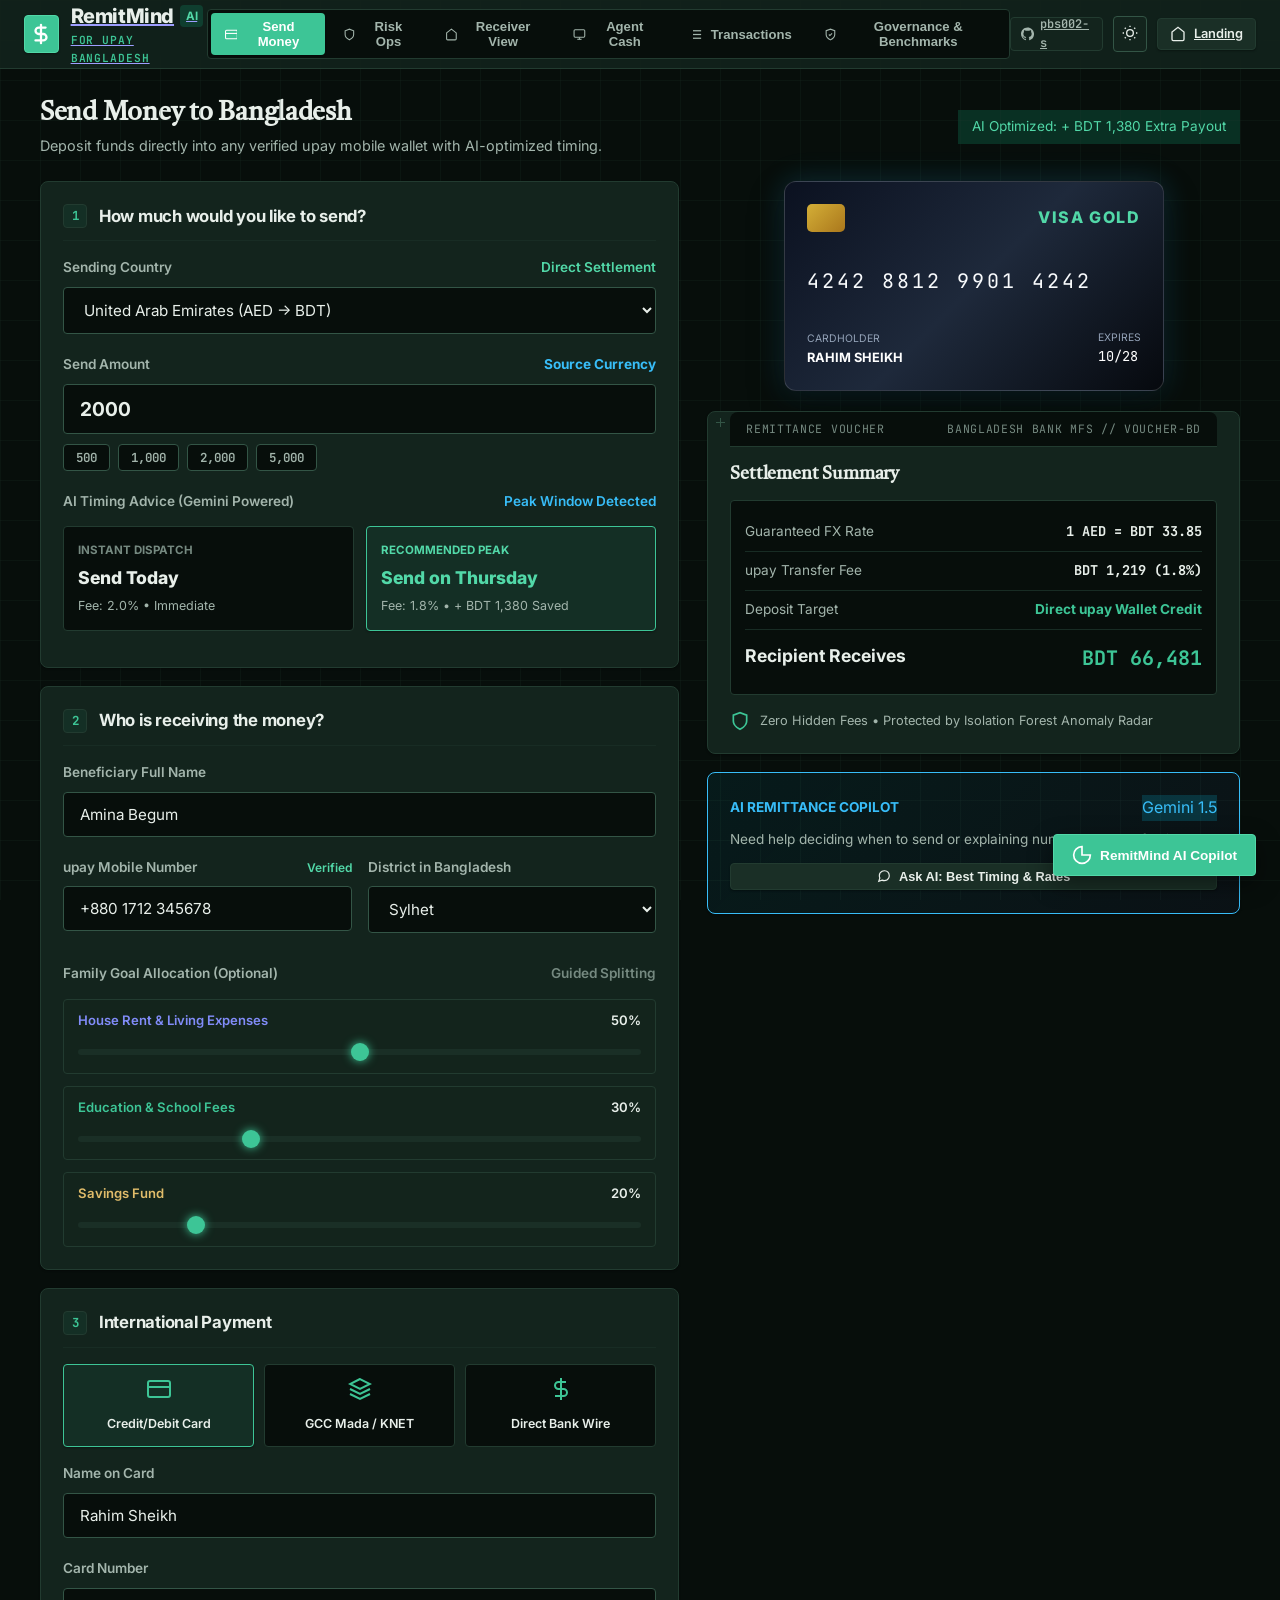
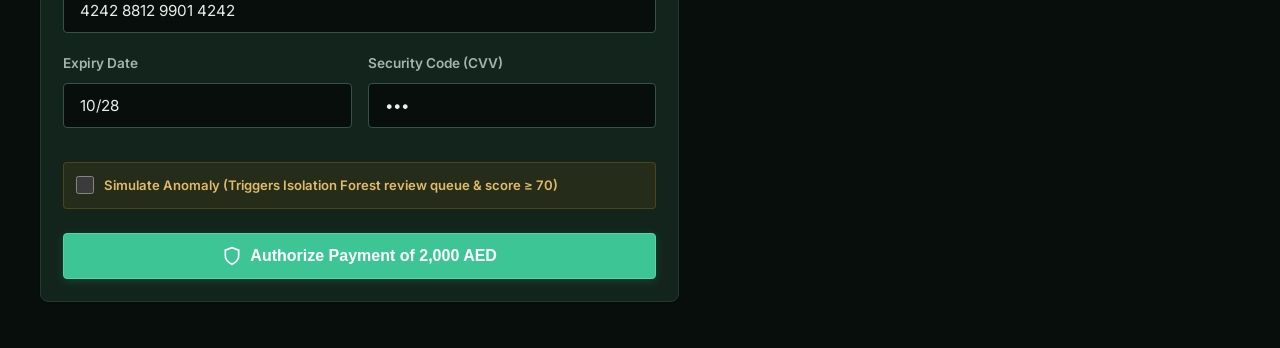
==== commit 1ecda432: "feat(ui): complete mouza sheet design transformation across app and landing pages" ====
--- a/frontend/app.html
+++ b/frontend/app.html
@@ -6,10 +6,10 @@
   <title>RemitMind Portal | International Remittance & AI Intelligence</title>
   <meta name="description" content="RemitMind production workspace for international remittance payment execution, real-time risk operations, village receiver budgeting, and agent liquidity forecasting.">
 
-  <!-- Google Fonts: Outfit & Inter & JetBrains Mono -->
+  <!-- Google Fonts: Anek Bangla, Inter, JetBrains Mono, Noto Sans Bengali, Tiro Bangla (from lnd Mouza Sheet design) -->
   <link rel="preconnect" href="https://fonts.googleapis.com">
   <link rel="preconnect" href="https://fonts.gstatic.com" crossorigin>
-  <link href="https://fonts.googleapis.com/css2?family=Inter:wght@400;500;600;700&family=JetBrains+Mono:wght@400;600&family=Outfit:wght@400;500;600;700;800&display=swap" rel="stylesheet">
+  <link href="https://fonts.googleapis.com/css2?family=Anek+Bangla:wght@400;500;600;700&family=Inter:wght@400;500;600;700&family=JetBrains+Mono:wght@400;500;600;700&family=Noto+Sans+Bengali:wght@400;500;600;700&family=Tiro+Bangla:ital@0;1&display=swap" rel="stylesheet">
 
   <!-- Stylesheets -->
   <link rel="stylesheet" href="css/style.css">
@@ -74,6 +74,14 @@
 
         <!-- Right Actions -->
         <div class="app-header-actions">
+          <!-- Creator GitHub Badge (from lnd) -->
+          <a href="https://github.com/pbs002-s" target="_blank" rel="noopener noreferrer" class="creator-badge" title="Built by pbs002-s">
+            <svg width="14" height="14" viewBox="0 0 24 24" fill="currentColor">
+              <path d="M12 0C5.37 0 0 5.37 0 12c0 5.31 3.435 9.795 8.205 11.385.6.105.825-.255.825-.57 0-.285-.015-1.23-.015-2.235-3.015.555-3.795-.735-4.035-1.41-.135-.345-.72-1.41-1.23-1.695-.42-.225-1.02-.78-.015-.795.945-.015 1.62.87 1.845 1.23 1.08 1.815 2.805 1.305 3.495.99.105-.78.42-1.305.765-1.605-2.67-.3-5.46-1.335-5.46-5.925 0-1.305.465-2.385 1.23-3.225-.12-.3-.54-1.53.12-3.18 0 0 1.005-.315 3.3 1.23.96-.27 1.98-.405 3-.405s2.04.135 3 .405c2.295-1.56 3.3-1.23 3.3-1.23.66 1.65.24 2.88.12 3.18.765.84 1.23 1.905 1.23 3.225 0 4.605-2.805 5.625-5.475 5.925.435.375.81 1.095.81 2.22 0 1.605-.015 2.895-.015 3.3 0 .315.225.69.825.57A12.02 12.02 0 0024 12c0-6.63-5.37-12-12-12z"/>
+            </svg>
+            <span class="mono">pbs002-s</span>
+          </a>
+
           <!-- Light / Dark Theme Button -->
           <button class="theme-toggle-btn" id="app-theme-btn" title="Toggle Light / Dark Mode" aria-label="Toggle theme">
             <span id="app-theme-icon">
@@ -336,32 +344,38 @@
               </div>
             </div>
 
-            <!-- Settlement Breakdown Card -->
-            <div class="step-card">
-              <h3 style="font-size:1.15rem; margin-bottom:16px; color:var(--text-primary);">Settlement Summary</h3>
-
-              <div class="receipt-details-list">
-                <div class="receipt-row">
-                  <span style="color:var(--text-secondary);">Guaranteed FX Rate</span>
-                  <strong id="summary-rate" style="color:var(--text-primary);">1 AED = BDT 33.85</strong>
-                </div>
-                <div class="receipt-row">
-                  <span style="color:var(--text-secondary);">upay Transfer Fee</span>
-                  <strong id="summary-fee" style="color:var(--text-primary);">BDT 1,220 (1.8%)</strong>
-                </div>
-                <div class="receipt-row">
-                  <span style="color:var(--text-secondary);">Deposit Target</span>
-                  <strong style="color:var(--upay-emerald-light);">Direct upay Wallet Credit</strong>
-                </div>
-                <div class="receipt-row" style="font-size:1.1rem; padding-top:12px;">
-                  <span style="color:var(--text-primary); font-weight:700;">Recipient Receives</span>
-                  <strong id="summary-payout" style="color:var(--upay-emerald-light); font-size:1.25rem;">BDT 67,780</strong>
-                </div>
-              </div>
-
-              <div style="display:flex; align-items:center; gap:10px; margin-top:16px; font-size:0.8rem; color:var(--text-secondary);">
-                <svg width="20" height="20" viewBox="0 0 24 24" fill="none" stroke="var(--upay-emerald)" stroke-width="2"><path d="M12 22s8-4 8-10V5l-8-3-8 3v7c0 6 8 10 8 10z"/></svg>
-                <span>Zero Hidden Fees &bull; Protected by Isolation Forest Anomaly Radar</span>
+            <!-- Settlement Breakdown Card (Mouza Registry Sheet) -->
+            <div class="step-card reg-mark" style="padding-top:0;">
+              <div class="panel-title-block">
+                <span>Remittance Voucher</span>
+                <span class="mono">BANGLADESH BANK MFS // VOUCHER-BD</span>
+              </div>
+              <div style="padding-top:16px;">
+                <h3 style="font-size:1.15rem; margin-bottom:14px; color:var(--text-primary);" class="sheet-title">Settlement Summary</h3>
+
+                <div class="receipt-details-list">
+                  <div class="receipt-row">
+                    <span style="color:var(--text-secondary);">Guaranteed FX Rate</span>
+                    <strong id="summary-rate" style="color:var(--text-primary);" class="mono tnum">1 AED = BDT 33.85</strong>
+                  </div>
+                  <div class="receipt-row">
+                    <span style="color:var(--text-secondary);">upay Transfer Fee</span>
+                    <strong id="summary-fee" style="color:var(--text-primary);" class="mono tnum">BDT 1,220 (1.8%)</strong>
+                  </div>
+                  <div class="receipt-row">
+                    <span style="color:var(--text-secondary);">Deposit Target</span>
+                    <strong style="color:var(--upay-emerald); font-weight:700;">Direct upay Wallet Credit</strong>
+                  </div>
+                  <div class="receipt-row" style="font-size:1.1rem; padding-top:12px;">
+                    <span style="color:var(--text-primary); font-weight:700;">Recipient Receives</span>
+                    <strong id="summary-payout" style="color:var(--upay-emerald); font-size:1.25rem;" class="mono tnum">BDT 67,780</strong>
+                  </div>
+                </div>
+
+                <div style="display:flex; align-items:center; gap:10px; margin-top:16px; font-size:0.8rem; color:var(--text-secondary);">
+                  <svg width="20" height="20" viewBox="0 0 24 24" fill="none" stroke="var(--green-700)" stroke-width="2"><path d="M12 22s8-4 8-10V5l-8-3-8 3v7c0 6 8 10 8 10z"/></svg>
+                  <span>Zero Hidden Fees &bull; Protected by Isolation Forest Anomaly Radar</span>
+                </div>
               </div>
             </div>
 
@@ -400,12 +414,16 @@
         </div>
 
         <!-- Adversarial Attack Simulation & Replay Deck -->
-        <div class="attack-deck-card">
-          <div class="attack-deck-header">
+        <div class="attack-deck-card reg-mark" style="padding-top:0;">
+          <div class="panel-title-block">
+            <span>ADVERSARIAL ATTACK SIMULATION // FORENSIC STRESS TEST</span>
+            <span class="mono">RULE GR §5.6 RADAR</span>
+          </div>
+          <div class="attack-deck-header" style="padding-top:16px;">
             <div>
               <div style="display:flex; align-items:center; gap:8px; margin-bottom:4px;">
                 <svg width="20" height="20" viewBox="0 0 24 24" fill="none" stroke="var(--accent-rose)" stroke-width="2"><path d="M12 22s8-4 8-10V5l-8-3-8 3v7c0 6 8 10 8 10z"/></svg>
-                <h3 style="font-size:1.15rem; color:var(--text-primary); margin:0;">Adversarial Attack Simulation & Replay Deck</h3>
+                <h3 style="font-size:1.15rem; color:var(--text-primary); margin:0;" class="sheet-title">Adversarial Attack Simulation & Replay Deck</h3>
               </div>
               <p style="font-size:0.84rem; color:var(--text-secondary); margin:0;">
                 Test RemitMind's Hybrid Isolation Forest Radar against synthetic attack vectors. Replaying dispatches live transactions to the ML pipeline and generates grounded forensic SAR explanations.
@@ -421,11 +439,11 @@
           <!-- Scenario Cards Grid -->
           <div class="scenarios-grid">
             <!-- Scenario 1: ATO -->
-            <div class="scenario-card">
+            <div class="scenario-card reg-mark">
               <div>
                 <div class="scenario-header">
-                  <span class="scenario-title">Account Takeover (ATO)</span>
-                  <span class="ticker-badge" style="background:rgba(244,63,94,0.2); color:var(--accent-rose); font-size:0.68rem;">Score ~88</span>
+                  <span class="scenario-title status-mark status-mark-danger">Account Takeover (ATO)</span>
+                  <span class="ticker-badge mono tnum" style="background:rgba(244,63,94,0.2); color:var(--accent-rose); font-size:0.68rem;">Score ~88</span>
                 </div>
                 <p class="scenario-desc">
                   Legitimate Dubai sender session hijacked via proxy; sudden 96,000 BDT transfer with 3 rapid attempts to new beneficiary.
@@ -443,11 +461,11 @@
             </div>
 
             <!-- Scenario 2: Mule Ring Smurfing -->
-            <div class="scenario-card">
+            <div class="scenario-card reg-mark">
               <div>
                 <div class="scenario-header">
-                  <span class="scenario-title">Coordinated Mule Ring</span>
-                  <span class="ticker-badge" style="background:rgba(244,63,94,0.2); color:var(--accent-rose); font-size:0.68rem;">Score ~92</span>
+                  <span class="scenario-title status-mark status-mark-danger">Coordinated Mule Ring</span>
+                  <span class="ticker-badge mono tnum" style="background:rgba(244,63,94,0.2); color:var(--accent-rose); font-size:0.68rem;">Score ~92</span>
                 </div>
                 <p class="scenario-desc">
                   Syndicate smurfing: 4 foreign senders funneling structured 24,900 BDT transfers simultaneously into known mule wallet.
@@ -465,11 +483,11 @@
             </div>
 
             <!-- Scenario 3: Social Engineering Scam -->
-            <div class="scenario-card">
+            <div class="scenario-card reg-mark">
               <div>
                 <div class="scenario-header">
-                  <span class="scenario-title">Social Engineering Scam</span>
-                  <span class="ticker-badge" style="background:rgba(245,158,11,0.2); color:var(--accent-amber); font-size:0.68rem;">Score ~76</span>
+                  <span class="scenario-title status-mark status-mark-warning">Social Engineering Scam</span>
+                  <span class="ticker-badge mono tnum" style="background:rgba(245,158,11,0.2); color:var(--accent-amber); font-size:0.68rem;">Score ~76</span>
                 </div>
                 <p class="scenario-desc">
                   Elderly migrant worker coerced via fraudulent phone call into late-night off-hours transfer to predatory fake lottery fee.
@@ -520,44 +538,50 @@
         </div>
 
         <div style="max-width:800px; margin:0 auto;">
-          <div class="step-card bangla-card">
-            <div style="display:flex; justify-content:space-between; align-items:center;">
-              <span class="ticker-badge">upay রেমিট্যান্স প্রাপ্তি</span>
-              <span style="font-size:0.75rem; color:var(--text-secondary);">আজ বিকাল ৪:২০</span>
-            </div>
-
-            <div class="bangla-highlight" id="app-rcv-statement" style="font-size:1.5rem; margin:20px 0;">
-              দুবাই থেকে রহিম ভাইয়ের পাঠানো মোট ৬৭,৭৮০ টাকা নিরাপদে আপনার উপায় একাউন্টে জমা হয়েছে। কোনো লুকানো চার্জ কাটা হয়নি।
-            </div>
-
-            <div style="display:flex; gap:14px; margin-bottom:24px; flex-wrap:wrap;">
-              <button class="audio-preview-btn" id="app-btn-voice">
-                <svg width="18" height="18" viewBox="0 0 24 24" fill="none" stroke="currentColor" stroke-width="2"><polygon points="11 5 6 9 2 9 2 15 6 15 11 19 11 5"/><path d="M19.07 4.93a10 10 0 0 1 0 14.14M15.54 8.46a5 5 0 0 1 0 7.07"/></svg>
-                <span>Play Voice Summary (বাংলায় শুনুন)</span>
-              </button>
-
-              <button class="btn btn-secondary btn-sm" onclick="toggleCopilotDrawer(true); askCopilotDirect('আমার মা কীভাবে এই টাকা খরচ করবে সহজ করে বলো?');">
-                <svg width="16" height="16" viewBox="0 0 24 24" fill="none" stroke="currentColor" stroke-width="2"><circle cx="12" cy="12" r="10"/><path d="M9.09 9a3 3 0 0 1 5.83 1c0 2-3 3-3 3"/><line x1="12" y1="17" x2="12.01" y2="17"/></svg>
-                <span>AI পরামর্শ (Gemini Assistant)</span>
-              </button>
-            </div>
-
-            <div style="background:var(--bg-darkest); padding:20px; border-radius:var(--radius-md); border:1px solid var(--border-subtle);">
-              <div style="font-size:0.9rem; font-weight:700; color:var(--ai-cyan); margin-bottom:12px;">
-                প্রস্তাবিত খরচের বরাদ্দ তালিকা:
-              </div>
-              <div style="display:flex; flex-direction:column; gap:10px; font-size:0.92rem;">
-                <div style="display:flex; justify-content:space-between;">
-                  <span>ঘরভাড়া ও পারিবারিক খরচ (৫০%)</span>
-                  <strong>৳৩৩,৮৯০</strong>
-                </div>
-                <div style="display:flex; justify-content:space-between;">
-                  <span>ছেলেমেয়ের স্কুলের ফি ও বই (৩০%)</span>
-                  <strong>৳২০,৩৩৪</strong>
-                </div>
-                <div style="display:flex; justify-content:space-between;">
-                  <span>ভবিষ্যত আপদকালীন সঞ্চয় (২০%)</span>
-                  <strong>৳১৩,৫৫৬</strong>
+          <div class="step-card bangla-card reg-mark" style="padding-top:0;">
+            <div class="panel-title-block">
+              <span>উপায় রেমিট্যান্স বিবরণী // OFFICIAL RECEIPT</span>
+              <span class="mono">MFS VOUCHER: #8801712-REMIT</span>
+            </div>
+            <div style="padding-top:16px;">
+              <div style="display:flex; justify-content:space-between; align-items:center;">
+                <span class="ticker-badge" style="background:var(--green-100); color:var(--green-700);">upay রেমিট্যান্স প্রাপ্তি</span>
+                <span style="font-size:0.75rem; color:var(--text-secondary); font-family:var(--font-mono);">আজ বিকাল ৪:২০</span>
+              </div>
+
+              <div class="bangla-highlight sheet-title" id="app-rcv-statement" style="font-size:1.5rem; margin:20px 0; line-height:1.7;">
+                দুবাই থেকে রহিম ভাইয়ের পাঠানো মোট ৬৭,৭৮০ টাকা নিরাপদে আপনার উপায় একাউন্টে জমা হয়েছে। কোনো লুকানো চার্জ কাটা হয়নি।
+              </div>
+
+              <div style="display:flex; gap:14px; margin-bottom:24px; flex-wrap:wrap;">
+                <button class="audio-preview-btn" id="app-btn-voice">
+                  <svg width="18" height="18" viewBox="0 0 24 24" fill="none" stroke="currentColor" stroke-width="2"><polygon points="11 5 6 9 2 9 2 15 6 15 11 19 11 5"/><path d="M19.07 4.93a10 10 0 0 1 0 14.14M15.54 8.46a5 5 0 0 1 0 7.07"/></svg>
+                  <span>Play Voice Summary (বাংলায় শুনুন)</span>
+                </button>
+
+                <button class="btn btn-secondary btn-sm" onclick="toggleCopilotDrawer(true); askCopilotDirect('আমার মা কীভাবে এই টাকা খরচ করবে সহজ করে বলো?');">
+                  <svg width="16" height="16" viewBox="0 0 24 24" fill="none" stroke="currentColor" stroke-width="2"><circle cx="12" cy="12" r="10"/><path d="M9.09 9a3 3 0 0 1 5.83 1c0 2-3 3-3 3"/><line x1="12" y1="17" x2="12.01" y2="17"/></svg>
+                  <span>AI পরামর্শ (Gemini Assistant)</span>
+                </button>
+              </div>
+
+              <div style="background:var(--bg-darkest); padding:20px; border-radius:var(--radius-sm); border:1px solid var(--line);">
+                <div style="font-size:0.9rem; font-weight:700; color:var(--green-700); margin-bottom:12px; font-family:var(--font-mono);">
+                  প্রস্তাবিত খরচের বরাদ্দ তালিকা:
+                </div>
+                <div style="display:flex; flex-direction:column; gap:10px; font-size:0.92rem;">
+                  <div style="display:flex; justify-content:space-between; border-bottom:1px solid var(--line-hair); padding-bottom:6px;">
+                    <span>ঘরভাড়া ও পারিবারিক খরচ (৫০%)</span>
+                    <strong class="mono tnum">৳৩৩,৮৯০</strong>
+                  </div>
+                  <div style="display:flex; justify-content:space-between; border-bottom:1px solid var(--line-hair); padding-bottom:6px;">
+                    <span>ছেলেমেয়ের স্কুলের ফি ও বই (৩০%)</span>
+                    <strong class="mono tnum">৳২০,৩৩৪</strong>
+                  </div>
+                  <div style="display:flex; justify-content:space-between;">
+                    <span>ভবিষ্যত আপদকালীন সঞ্চয় (২০%)</span>
+                    <strong class="mono tnum">৳১৩,৫৫৬</strong>
+                  </div>
                 </div>
               </div>
             </div>
@@ -576,17 +600,22 @@
           </div>
         </div>
 
-        <div style="display:grid; grid-template-columns:1fr 1fr; gap:32px;">
-          <div class="step-card">
-            <h3 style="font-size:1.15rem; margin-bottom:16px;">Agent Vault Status</h3>
-
-            <div class="form-group">
-              <label for="app-agent-slider" class="form-label">
-                <span>Current Physical Cash-on-Hand</span>
-                <span id="app-agent-cash-val" style="color:var(--upay-gold); font-weight:700;">BDT 300,000</span>
-              </label>
-              <input type="range" id="app-agent-slider" class="range-slider" min="50000" max="600000" step="10000" value="300000">
-            </div>
+        <div style="display:grid; grid-template-columns:1fr 1fr; gap:28px;">
+          <div class="step-card reg-mark" style="padding-top:0;">
+            <div class="panel-title-block">
+              <span>Agent Point #AG-05</span>
+              <span class="mono">SYLHET VAULT LINE // DEMAND</span>
+            </div>
+            <div style="padding-top:16px;">
+              <h3 style="font-size:1.15rem; margin-bottom:16px;" class="sheet-title">Agent Vault Status</h3>
+
+              <div class="form-group">
+                <label for="app-agent-slider" class="form-label">
+                  <span>Current Physical Cash-on-Hand</span>
+                  <span id="app-agent-cash-val" style="color:var(--gold-500); font-weight:700;" class="mono tnum">BDT 300,000</span>
+                </label>
+                <input type="range" id="app-agent-slider" class="range-slider" min="50000" max="600000" step="10000" value="300000">
+              </div>
 
             <div class="receipt-details-list">
               <div class="receipt-row">
@@ -706,23 +735,23 @@
 
         <!-- 4 Top KPI Stat Cards -->
         <div class="governance-stats-grid">
-          <div class="governance-stat-card">
-            <div class="governance-stat-val" style="color:var(--upay-emerald-light);">79.0%</div>
+          <div class="governance-stat-card reg-mark">
+            <div class="governance-stat-val tnum" style="color:var(--upay-emerald-light);">79.0%</div>
             <div class="governance-stat-label">Hybrid Precision</div>
             <div class="governance-stat-sub">+41.0% higher than static rule engine (38.0%)</div>
           </div>
-          <div class="governance-stat-card">
-            <div class="governance-stat-val" style="color:var(--ai-cyan);">72.0%</div>
+          <div class="governance-stat-card reg-mark">
+            <div class="governance-stat-val tnum" style="color:var(--ai-cyan);">72.0%</div>
             <div class="governance-stat-label">Recall @ Top 10%</div>
             <div class="governance-stat-sub">Catches 72% of true illicit flows in top decile queue</div>
           </div>
-          <div class="governance-stat-card">
-            <div class="governance-stat-val" style="color:var(--upay-emerald-light);">6.1%</div>
+          <div class="governance-stat-card reg-mark">
+            <div class="governance-stat-val tnum" style="color:var(--upay-emerald-light);">6.1%</div>
             <div class="governance-stat-label">False Positive Rate</div>
             <div class="governance-stat-sub">-78.5% reduction in false alerts (down from 28.4%)</div>
           </div>
-          <div class="governance-stat-card">
-            <div class="governance-stat-val" style="color:var(--accent-purple);">&lt; 1.10x</div>
+          <div class="governance-stat-card reg-mark">
+            <div class="governance-stat-val tnum" style="color:var(--accent-purple);">&lt; 1.10x</div>
             <div class="governance-stat-label">Demographic Parity</div>
             <div class="governance-stat-sub">Disparity ratio across corridors (threshold &lt; 1.25x)</div>
           </div>
@@ -731,10 +760,14 @@
         <!-- Section 1: Benchmark Comparison & PR Curve Side-by-Side -->
         <div style="display:grid; grid-template-columns: 1.2fr 0.8fr; gap:20px; margin-top:20px;">
           <!-- Benchmark Table Card -->
-          <div class="card" style="padding:22px;">
-            <div style="display:flex; justify-content:space-between; align-items:flex-start; margin-bottom:14px;">
+          <div class="card reg-mark" style="padding:22px; padding-top:0;">
+            <div class="panel-title-block">
+              <span>EVALUATION BENCHMARK // TRACK 2</span>
+              <span class="mono">SYNTHETIC N=10,000</span>
+            </div>
+            <div style="display:flex; justify-content:space-between; align-items:flex-start; margin-top:14px; margin-bottom:14px;">
               <div>
-                <h3 style="font-size:1.05rem; font-weight:700; color:var(--text-primary); margin-bottom:4px;">Evaluation Benchmark (Track 2)</h3>
+                <h3 style="font-size:1.05rem; font-weight:700; color:var(--text-primary); margin-bottom:4px;" class="sheet-title">Evaluation Benchmark (Track 2)</h3>
                 <p style="font-size:0.8rem; color:var(--text-secondary); margin:0;">Comparison of 3 anomaly approaches on 10,000 holdout synthetic remittance transfers.</p>
               </div>
               <span class="status-pill status-approved" style="font-size:0.75rem;">Verified</span>
@@ -756,31 +789,31 @@
                 <tbody>
                   <tr>
                     <td style="font-weight:600; color:var(--text-secondary);">Rule-Based Baseline</td>
-                    <td>0.38</td>
-                    <td>0.51</td>
-                    <td>0.44</td>
-                    <td style="color:var(--accent-rose);">28.4%</td>
-                    <td>&lt;2 ms</td>
+                    <td class="tnum">0.38</td>
+                    <td class="tnum">0.51</td>
+                    <td class="tnum">0.44</td>
+                    <td class="tnum" style="color:var(--accent-rose);">28.4%</td>
+                    <td class="tnum">&lt;2 ms</td>
                     <td><span class="status-pill status-held" style="font-size:0.7rem;">High Fatigue</span></td>
                   </tr>
                   <tr>
                     <td style="font-weight:600; color:var(--ai-cyan);">Isolation Forest Only</td>
-                    <td>0.64</td>
-                    <td>0.68</td>
-                    <td>0.69</td>
-                    <td>11.2%</td>
-                    <td>~8 ms</td>
+                    <td class="tnum">0.64</td>
+                    <td class="tnum">0.68</td>
+                    <td class="tnum">0.69</td>
+                    <td class="tnum">11.2%</td>
+                    <td class="tnum">~8 ms</td>
                     <td><span class="status-pill status-review" style="font-size:0.7rem;">Unsupervised</span></td>
                   </tr>
                   <tr style="background:rgba(16,185,129,0.06);">
                     <td style="font-weight:700; color:var(--upay-emerald-light);">
                       RemitMind Hybrid Ensemble
                     </td>
-                    <td style="font-weight:700; color:var(--upay-emerald-light);">0.79</td>
-                    <td style="font-weight:700; color:var(--upay-emerald-light);">0.72</td>
-                    <td style="font-weight:700; color:var(--upay-emerald-light);">0.76</td>
-                    <td style="font-weight:700; color:var(--upay-emerald-light);">6.1%</td>
-                    <td>~12 ms</td>
+                    <td class="tnum" style="font-weight:700; color:var(--upay-emerald-light);">0.79</td>
+                    <td class="tnum" style="font-weight:700; color:var(--upay-emerald-light);">0.72</td>
+                    <td class="tnum" style="font-weight:700; color:var(--upay-emerald-light);">0.76</td>
+                    <td class="tnum" style="font-weight:700; color:var(--upay-emerald-light);">6.1%</td>
+                    <td class="tnum">~12 ms</td>
                     <td><span class="status-pill status-approved" style="font-size:0.7rem;">Production Active</span></td>
                   </tr>
                 </tbody>
@@ -793,9 +826,13 @@
           </div>
 
           <!-- PR-AUC Visualizer Card -->
-          <div class="card" style="padding:22px; display:flex; flex-direction:column;">
-            <div style="margin-bottom:12px;">
-              <h3 style="font-size:1.05rem; font-weight:700; color:var(--text-primary); margin-bottom:4px;">Precision-Recall (PR-AUC)</h3>
+          <div class="card reg-mark" style="padding:22px; padding-top:0; display:flex; flex-direction:column;">
+            <div class="panel-title-block">
+              <span>PRECISION-RECALL BENCHMARK // PR-AUC</span>
+              <span class="mono">IMBALANCE ~1.8%</span>
+            </div>
+            <div style="margin-top:14px; margin-bottom:12px;">
+              <h3 style="font-size:1.05rem; font-weight:700; color:var(--text-primary); margin-bottom:4px;" class="sheet-title">Precision-Recall (PR-AUC)</h3>
               <p style="font-size:0.8rem; color:var(--text-secondary); margin:0;">Evaluating performance under heavy class imbalance (fraud rate ~1.8%).</p>
             </div>
 
@@ -858,10 +895,14 @@
         </div>
 
         <!-- Section 2: Live Demographic Fairness Audit (Dynamic API Integration) -->
-        <div class="card" style="padding:22px; margin-top:20px;">
-          <div style="display:flex; justify-content:space-between; align-items:center; margin-bottom:14px; flex-wrap:wrap; gap:10px;">
+        <div class="card reg-mark" style="padding:22px; padding-top:0; margin-top:20px;">
+          <div class="panel-title-block">
+            <span>DEMOGRAPHIC FAIRNESS & PARITY AUDIT // BFIU & IEEE 7000</span>
+            <span class="mono">CORRIDOR PARITY &lt; 1.10x</span>
+          </div>
+          <div style="display:flex; justify-content:space-between; align-items:center; margin-top:14px; margin-bottom:14px; flex-wrap:wrap; gap:10px;">
             <div>
-              <h3 style="font-size:1.05rem; font-weight:700; color:var(--text-primary); margin-bottom:4px;">
+              <h3 style="font-size:1.05rem; font-weight:700; color:var(--text-primary); margin-bottom:4px;" class="sheet-title">
                 Live Demographic Fairness & Corridor Parity Audit
               </h3>
               <p style="font-size:0.8rem; color:var(--text-secondary); margin:0;">
@@ -917,7 +958,7 @@
 
           <div class="roadmap-matrix-grid">
             <!-- Track 1 -->
-            <div class="roadmap-matrix-card">
+            <div class="roadmap-matrix-card reg-mark">
               <div style="display:flex; justify-content:space-between; align-items:center; margin-bottom:8px;">
                 <span class="status-pill status-approved" style="font-size:0.7rem;">Track 1</span>
                 <span style="font-size:0.75rem; color:var(--upay-emerald-light); font-weight:700;">Completed</span>
@@ -934,7 +975,7 @@
             </div>
 
             <!-- Track 2 -->
-            <div class="roadmap-matrix-card">
+            <div class="roadmap-matrix-card reg-mark">
               <div style="display:flex; justify-content:space-between; align-items:center; margin-bottom:8px;">
                 <span class="status-pill status-approved" style="font-size:0.7rem;">Track 2</span>
                 <span style="font-size:0.75rem; color:var(--upay-emerald-light); font-weight:700;">Active / Audited</span>
@@ -951,7 +992,7 @@
             </div>
 
             <!-- Track 3 -->
-            <div class="roadmap-matrix-card">
+            <div class="roadmap-matrix-card reg-mark">
               <div style="display:flex; justify-content:space-between; align-items:center; margin-bottom:8px;">
                 <span class="status-pill status-review" style="font-size:0.7rem;">Track 3</span>
                 <span style="font-size:0.75rem; color:var(--accent-purple); font-weight:700;">Ready / Staging</span>
@@ -968,7 +1009,7 @@
             </div>
 
             <!-- Track 4 -->
-            <div class="roadmap-matrix-card">
+            <div class="roadmap-matrix-card reg-mark">
               <div style="display:flex; justify-content:space-between; align-items:center; margin-bottom:8px;">
                 <span class="status-pill status-held" style="font-size:0.7rem;">Track 4</span>
                 <span style="font-size:0.75rem; color:var(--ai-cyan); font-weight:700;">Architecture Plan</span>
@@ -998,7 +1039,7 @@
     <span>RemitMind AI Copilot</span>
   </button>
 
-  <div class="copilot-drawer" id="copilot-drawer">
+  <div class="copilot-drawer reg-mark" id="copilot-drawer">
     <div class="copilot-header">
       <div class="copilot-title-group">
         <div class="logo-icon" style="width:30px; height:30px; border-radius:8px;">
@@ -1048,7 +1089,7 @@
        MODAL 1: 3D SECURE / BANK OTP VERIFICATION MODAL
        ========================================================================= -->
   <div class="modal-backdrop" id="otp-modal">
-    <div class="modal-dialog">
+    <div class="modal-dialog reg-mark">
       <div class="modal-header">
         <div style="display:flex; align-items:center; gap:8px;">
           <svg width="20" height="20" viewBox="0 0 24 24" fill="none" stroke="var(--ai-cyan)" stroke-width="2"><rect x="3" y="11" width="18" height="11" rx="2" ry="2"/><path d="M7 11V7a5 5 0 0 1 10 0v4"/></svg>
@@ -1082,7 +1123,7 @@
        MODAL 2: SUCCESS RECEIPT MODAL
        ========================================================================= -->
   <div class="modal-backdrop" id="receipt-modal">
-    <div class="modal-dialog">
+    <div class="modal-dialog reg-mark">
       <div class="receipt-card">
         <div class="receipt-icon-circle">
           <svg viewBox="0 0 24 24" fill="none" stroke="currentColor" stroke-width="3"><polyline points="20 6 9 17 4 12"/></svg>
@@ -1125,7 +1166,7 @@
        MODAL 3: GROUNDED FORENSIC SAR REPORT & HUMAN OVERSIGHT DECISION
        ========================================================================= -->
   <div class="modal-backdrop" id="sar-modal">
-    <div class="modal-dialog" style="max-width:650px;">
+    <div class="modal-dialog reg-mark" style="max-width:650px;">
       <div class="modal-header">
         <div style="display:flex; align-items:center; gap:8px;">
           <svg width="20" height="20" viewBox="0 0 24 24" fill="none" stroke="var(--ai-cyan)" stroke-width="2"><path d="M14 2H6a2 2 0 0 0-2 2v16a2 2 0 0 0 2 2h12a2 2 0 0 0 2-2V8z"/><polyline points="14 2 14 8 20 8"/><line x1="16" y1="13" x2="8" y2="13"/><line x1="16" y1="17" x2="8" y2="17"/><polyline points="10 9 9 9 8 9"/></svg>
--- a/frontend/css/style.css
+++ b/frontend/css/style.css
@@ -0,0 +1,1696 @@
+/* ==========================================================================
+   RemitMind - AI-Powered Remittance Intelligence & Safety Layer for upay
+   Design System: Dignified Official Registry & Voucher Sheet Aesthetics
+   Inspired by Bangladesh Digital Land & Judicial Mouza Sheet (lnd)
+   Palette: Bangladesh Green, Judicial Navy, Warm Gold, Seal Red, Warm Paper
+   Zero Emojis - Vector Iconography - Strict Light/Dark Mode Contrast
+   ========================================================================== */
+
+@import url('https://fonts.googleapis.com/css2?family=Anek+Bangla:wght@400;500;600;700&family=Inter:wght@400;500;600;700&family=JetBrains+Mono:wght@400;500;600;700&family=Noto+Sans+Bengali:wght@400;500;600;700&family=Tiro+Bangla:ital@0;1&display=swap');
+
+:root {
+  /* ============================================================
+     Dark Mode: "Negative Print" (lnd standard)
+     ============================================================ */
+  --paper: #0C1713;
+  --surface: #13241D;
+  --ground: #0C1713;
+  --ground-sunk: #070E0B;
+  --sheet: #13241D;
+  --sheet-raised: #1A2F26;
+
+  --line: #223B30;
+  --line-strong: #335546;
+  --line-hair: #182C24;
+
+  --ink: #E8EFEA;
+  --ink-2: #A3B5AC;
+  --ink-3: #758980;
+  --ink-900: #E8EFEA;
+  --ink-600: #A3B5AC;
+  --ink-300: #758980;
+
+  /* Official Bangladesh Green */
+  --green-900: #07120D;
+  --green-700: #3DC596;
+  --green-500: #52D8A8;
+  --green-100: #142F25;
+
+  /* Judicial Navy / Slate */
+  --navy-800: #E8EFEA;
+  --gold-500: #E0BC6A;
+  --gold-100: #292415;
+
+  /* Seal Red (alerts, holds) */
+  --red-600: #F06A65;
+  --red-100: #341817;
+
+  /* Semantic Aliases */
+  --bg-darkest: var(--ground-sunk);
+  --bg-primary: var(--ground);
+  --bg-secondary: var(--sheet);
+  --bg-tertiary: var(--sheet-raised);
+  --bg-glass: rgba(19, 36, 29, 0.88);
+  --bg-glass-card: rgba(19, 36, 29, 0.95);
+  --bg-glass-hover: rgba(26, 47, 38, 0.95);
+
+  --upay-emerald: var(--green-700);
+  --upay-emerald-glow: rgba(61, 197, 150, 0.2);
+  --upay-emerald-light: var(--green-500);
+
+  --ai-cyan: #38bdf8;
+  --ai-cyan-glow: rgba(56, 189, 248, 0.2);
+  --ai-indigo: #818cf8;
+  --ai-indigo-glow: rgba(129, 140, 248, 0.2);
+  --ai-violet: #a78bfa;
+
+  --accent-amber: var(--gold-500);
+  --accent-amber-glow: rgba(224, 188, 106, 0.2);
+  --accent-rose: var(--red-600);
+  --accent-rose-glow: rgba(240, 106, 101, 0.2);
+  --upay-gold: var(--gold-500);
+
+  --text-primary: var(--ink);
+  --text-secondary: var(--ink-2);
+  --text-muted: var(--ink-3);
+  --text-inverted: #070E0B;
+
+  --border-subtle: var(--line);
+  --border-medium: var(--line-strong);
+  --border-active: var(--green-700);
+  --border-cyan: var(--ai-cyan);
+
+  /* Elevation & Shape (Precision Drafting: 4-12px, Hairline Shadows) */
+  --radius-sm: 4px;
+  --radius-md: 8px;
+  --radius-lg: 12px;
+  --radius-xl: 16px;
+  --radius-full: 9999px;
+
+  --shadow-sm: 0 1px 2px rgba(0, 0, 0, 0.35);
+  --shadow-md: 0 8px 24px rgba(0, 0, 0, 0.45);
+  --shadow-lg: 0 18px 48px rgba(0, 0, 0, 0.6);
+  --shadow-glow: 0 0 20px var(--upay-emerald-glow);
+  --shadow-cyan-glow: 0 0 20px var(--ai-cyan-glow);
+
+  /* Typography */
+  --max-width: 1240px;
+  --font-serif: 'Tiro Bangla', Georgia, 'Times New Roman', serif;
+  --font-family: 'Inter', 'Anek Bangla', 'Noto Sans Bengali', -apple-system, BlinkMacSystemFont, sans-serif;
+  --font-mono: 'JetBrains Mono', 'IBM Plex Mono', monospace;
+  --transition-fast: 0.16s ease;
+  --transition-normal: 0.28s cubic-bezier(0.22, 0.9, 0.3, 1);
+
+  --grid-line: rgba(34, 59, 48, 0.3);
+  --card-bg-subtle: rgba(19, 36, 29, 0.95);
+
+  color-scheme: dark;
+}
+
+/* ==========================================================================
+   Light Mode: "Field Sheet / Warm Paper" (lnd standard)
+   ========================================================================== */
+[data-theme="light"] {
+  --paper: #FBFAF6;
+  --surface: #FFFFFF;
+  --ground: #FBFAF6;
+  --ground-sunk: #F0ECE1;
+  --sheet: #FFFFFF;
+  --sheet-raised: #FFFFFF;
+
+  --line: #E4E1D6;
+  --line-strong: #C8C4B7;
+  --line-hair: #EFECE3;
+
+  --ink: #16202B;
+  --ink-2: #4B5A6A;
+  --ink-3: #8A94A0;
+  --ink-900: #16202B;
+  --ink-600: #4B5A6A;
+  --ink-300: #8A94A0;
+
+  /* Authentic Bangladesh Green */
+  --green-900: #06432E;
+  --green-700: #006A4E;
+  --green-500: #1F9D74;
+  --green-100: #E3F4EC;
+
+  /* Judicial Navy / Warm Gold / Seal Red */
+  --navy-800: #12263F;
+  --gold-500: #C9A24B;
+  --gold-100: #F7EFD8;
+  --red-600: #D1342F;
+  --red-100: #FBEAE9;
+
+  /* Semantic Aliases */
+  --bg-darkest: var(--ground-sunk);
+  --bg-primary: var(--ground);
+  --bg-secondary: var(--sheet);
+  --bg-tertiary: #EFECE3;
+  --bg-glass: rgba(251, 250, 246, 0.9);
+  --bg-glass-card: rgba(255, 255, 255, 0.95);
+  --bg-glass-hover: #F0ECE1;
+
+  --upay-emerald: var(--green-700);
+  --upay-emerald-glow: rgba(0, 106, 78, 0.15);
+  --upay-emerald-light: var(--green-700);
+
+  --ai-cyan: #0284c7;
+  --ai-cyan-glow: rgba(2, 132, 199, 0.15);
+  --ai-indigo: #4338ca;
+  --ai-indigo-glow: rgba(67, 56, 202, 0.12);
+  --ai-violet: #6d28d9;
+
+  --accent-amber: var(--gold-500);
+  --accent-amber-glow: rgba(201, 162, 75, 0.15);
+  --accent-rose: var(--red-600);
+  --accent-rose-glow: rgba(209, 52, 47, 0.15);
+  --upay-gold: var(--gold-500);
+
+  --text-primary: var(--ink);
+  --text-secondary: var(--ink-2);
+  --text-muted: var(--ink-3);
+  --text-inverted: #FBFAF6;
+
+  --border-subtle: var(--line);
+  --border-medium: var(--line-strong);
+  --border-active: var(--green-700);
+  --border-cyan: var(--ai-cyan);
+
+  --shadow-sm: 0 1px 2px rgba(18, 38, 63, 0.06);
+  --shadow-md: 0 8px 24px rgba(18, 38, 63, 0.08);
+  --shadow-lg: 0 18px 48px rgba(18, 38, 63, 0.14);
+
+  --grid-line: rgba(200, 196, 183, 0.35);
+  --card-bg-subtle: rgba(255, 255, 255, 0.98);
+
+  color-scheme: light;
+}
+
+/* Base Styles */
+* {
+  box-sizing: border-box;
+  margin: 0;
+  padding: 0;
+  border-color: var(--line);
+}
+
+html {
+  scroll-behavior: smooth;
+  font-size: 16px;
+}
+
+body {
+  font-family: var(--font-family);
+  background-color: var(--bg-darkest);
+  color: var(--text-primary);
+  line-height: 1.6;
+  overflow-x: hidden;
+  position: relative;
+  transition: background-color var(--transition-normal), color var(--transition-normal);
+}
+
+/* Hairline Graticule: The official survey & voucher sheet grid */
+body::before {
+  content: '';
+  position: fixed;
+  top: 0;
+  left: 0;
+  width: 100vw;
+  height: 100vh;
+  background-image: 
+    linear-gradient(var(--grid-line) 1px, transparent 1px),
+    linear-gradient(90deg, var(--grid-line) 1px, transparent 1px);
+  background-size: 40px 40px;
+  pointer-events: none;
+  z-index: 0;
+  opacity: 0.65;
+}
+
+/* Dignified Official Typography */
+h1, h2, h3, h4 {
+  font-weight: 700;
+  line-height: 1.25;
+  letter-spacing: -0.015em;
+  color: var(--text-primary);
+}
+
+.sheet-title {
+  font-family: var(--font-serif);
+  letter-spacing: -0.01em;
+}
+
+.mono {
+  font-family: var(--font-mono);
+  font-feature-settings: "zero" 1;
+}
+
+.tnum {
+  font-variant-numeric: tabular-nums;
+}
+
+/* ============================================================
+   REGISTRATION CROSSES (from lnd Mouza Sheet design)
+   Hairline registration marks in corner of cards & panels
+   ============================================================ */
+.reg-mark {
+  position: relative;
+}
+.reg-mark::before,
+.reg-mark::after {
+  content: "";
+  position: absolute;
+  background: var(--line-strong);
+  pointer-events: none;
+  z-index: 2;
+}
+.reg-mark::before {
+  width: 9px;
+  height: 1px;
+  top: 10px;
+  left: 8px;
+}
+.reg-mark::after {
+  width: 1px;
+  height: 9px;
+  top: 6px;
+  left: 12px;
+}
+
+/* Signature Graticule Pattern */
+.graticule {
+  background-image: 
+    linear-gradient(to right, var(--line-hair) 1px, transparent 1px),
+    linear-gradient(to bottom, var(--line-hair) 1px, transparent 1px);
+  background-size: 32px 32px;
+}
+
+/* Signature Hero Gradient (from lnd design.md Section 3) */
+.hero-gradient {
+  background: linear-gradient(135deg, #06432E 0%, #006A4E 55%, #12263F 100%);
+}
+
+.hero-dot-grid {
+  background-image: radial-gradient(var(--gold-500) 1px, transparent 1px);
+  background-size: 24px 24px;
+  opacity: 0.06;
+}
+
+/* StatusMark: Crisp official record status tag with border-l-2 */
+.status-mark {
+  font-family: var(--font-mono);
+  display: inline-flex;
+  align-items: center;
+  gap: 6px;
+  border-left: 2px solid var(--border-medium);
+  padding: 3px 8px;
+  font-size: 0.72rem;
+  font-weight: 600;
+  text-transform: uppercase;
+  letter-spacing: 0.05em;
+  border-radius: 2px;
+  background: var(--bg-darkest);
+  color: var(--text-secondary);
+}
+
+.status-mark.state {
+  border-left-color: var(--green-700);
+  background: var(--green-100);
+  color: var(--green-700);
+}
+
+.status-mark.amber {
+  border-left-color: var(--gold-500);
+  background: var(--gold-100);
+  color: var(--gold-500);
+}
+
+.status-mark.seal {
+  border-left-color: var(--red-600);
+  background: var(--red-100);
+  color: var(--red-600);
+}
+
+.status-mark.indigo {
+  border-left-color: var(--ai-cyan);
+  background: rgba(56, 189, 248, 0.12);
+  color: var(--ai-cyan);
+}
+
+/* Panel Title Block: The official header block from lnd */
+.panel-title-block {
+  display: flex;
+  align-items: center;
+  justify-content: space-between;
+  gap: 12px;
+  border-bottom: 1px solid var(--border-subtle);
+  padding: 8px 16px;
+  background: var(--bg-darkest);
+  border-top-left-radius: inherit;
+  border-top-right-radius: inherit;
+  font-family: var(--font-mono);
+  font-size: 0.72rem;
+  letter-spacing: 0.06em;
+  text-transform: uppercase;
+  color: var(--text-muted);
+}
+
+/* Data Row: Register line with hairline separator */
+.data-row {
+  display: flex;
+  align-items: baseline;
+  justify-content: space-between;
+  gap: 16px;
+  border-bottom: 1px solid var(--line-hair);
+  padding: 10px 0;
+  font-size: 0.88rem;
+}
+.data-row:last-child {
+  border-bottom: none;
+}
+
+/* Creator Badge (Built by pbs002-s in lnd) */
+.creator-badge {
+  display: inline-flex;
+  align-items: center;
+  gap: 6px;
+  height: 34px;
+  padding: 0 10px;
+  border-radius: var(--radius-sm);
+  border: 1px solid var(--border-subtle);
+  background: var(--bg-secondary);
+  color: var(--text-secondary);
+  font-family: var(--font-mono);
+  font-size: 0.75rem;
+  font-weight: 600;
+  transition: var(--transition-fast);
+}
+
+.creator-badge:hover {
+  border-color: var(--text-primary);
+  color: var(--text-primary);
+  background: var(--bg-tertiary);
+}
+
+/* Navigation */
+.navbar {
+  position: sticky;
+  top: 0;
+  z-index: 99;
+  background: var(--bg-glass);
+  backdrop-filter: blur(16px);
+  -webkit-backdrop-filter: blur(16px);
+  border-bottom: 1px solid var(--border-subtle);
+  transition: background-color var(--transition-normal), border-color var(--transition-normal);
+}
+
+.nav-wrapper {
+  display: flex;
+  align-items: center;
+  justify-content: space-between;
+  height: 68px;
+}
+
+.nav-logo {
+  display: flex;
+  align-items: center;
+  gap: 12px;
+}
+
+.logo-icon {
+  width: 38px;
+  height: 38px;
+  border-radius: var(--radius-sm);
+  background: var(--green-700);
+  border: 1px solid var(--green-500);
+  display: flex;
+  align-items: center;
+  justify-content: center;
+  box-shadow: var(--shadow-sm);
+  position: relative;
+}
+
+.logo-icon svg {
+  width: 22px;
+  height: 22px;
+  color: white;
+}
+
+.logo-text-group {
+  display: flex;
+  flex-direction: column;
+}
+
+.logo-title {
+  font-size: 1.25rem;
+  font-weight: 800;
+  color: var(--text-primary);
+  letter-spacing: -0.02em;
+  display: flex;
+  align-items: center;
+  gap: 6px;
+  font-family: var(--font-family);
+}
+
+.logo-subtitle {
+  font-size: 0.7rem;
+  font-weight: 600;
+  color: var(--upay-emerald);
+  text-transform: uppercase;
+  letter-spacing: 0.08em;
+  font-family: var(--font-mono);
+}
+
+.nav-links {
+  display: flex;
+  align-items: center;
+  gap: 22px;
+  list-style: none;
+}
+
+.nav-link {
+  font-size: 0.88rem;
+  font-weight: 500;
+  color: var(--text-secondary);
+  transition: var(--transition-fast);
+  position: relative;
+  padding: 6px 0;
+}
+
+.nav-link:hover {
+  color: var(--text-primary);
+}
+
+.nav-link::after {
+  content: '';
+  position: absolute;
+  bottom: 0;
+  left: 0;
+  width: 0;
+  height: 2px;
+  background: var(--green-700);
+  transition: width 0.25s ease;
+  border-radius: 1px;
+}
+
+.nav-link:hover::after {
+  width: 100%;
+}
+
+.nav-actions {
+  display: flex;
+  align-items: center;
+  gap: 10px;
+}
+
+/* Theme Toggle Button */
+.theme-toggle-btn {
+  background: var(--bg-secondary);
+  border: 1px solid var(--border-medium);
+  border-radius: var(--radius-sm);
+  width: 36px;
+  height: 36px;
+  display: flex;
+  align-items: center;
+  justify-content: center;
+  cursor: pointer;
+  color: var(--text-primary);
+  transition: var(--transition-fast);
+}
+
+.theme-toggle-btn:hover {
+  border-color: var(--text-primary);
+  background: var(--bg-tertiary);
+}
+
+.theme-toggle-btn svg {
+  width: 16px;
+  height: 16px;
+}
+
+/* Buttons (lnd precision: 4-6px radius, load-bearing official tones) */
+.btn {
+  display: inline-flex;
+  align-items: center;
+  justify-content: center;
+  gap: 8px;
+  padding: 8px 18px;
+  border-radius: var(--radius-sm);
+  font-size: 0.88rem;
+  font-weight: 600;
+  cursor: pointer;
+  transition: var(--transition-fast);
+  border: 1px solid transparent;
+  outline: none;
+}
+
+.btn-primary {
+  background: var(--green-700);
+  border-color: var(--green-700);
+  color: #ffffff;
+  box-shadow: var(--shadow-sm);
+}
+
+.btn-primary:hover {
+  background: var(--green-900);
+  border-color: var(--green-900);
+  transform: translateY(-1px);
+}
+
+.btn-secondary {
+  background: var(--sheet-raised);
+  color: var(--ink);
+  border-color: var(--line);
+  box-shadow: var(--shadow-sm);
+}
+
+.btn-secondary:hover {
+  background: var(--ground-sunk);
+  border-color: var(--line-strong);
+  color: var(--ink);
+  transform: translateY(-1px);
+}
+
+.btn-glow {
+  background: var(--green-700);
+  color: #ffffff;
+  border-color: var(--green-500);
+  box-shadow: 0 2px 10px var(--upay-emerald-glow);
+}
+
+.btn-glow:hover {
+  background: var(--green-900);
+  transform: translateY(-1px);
+}
+
+.btn-sm {
+  padding: 5px 12px;
+  font-size: 0.8rem;
+}
+
+.btn-lg {
+  padding: 12px 24px;
+  font-size: 1rem;
+}
+
+/* Hero Section */
+.hero-section {
+  padding: 70px 0 50px 0;
+  position: relative;
+}
+
+.hero-pill {
+  display: inline-flex;
+  align-items: center;
+  gap: 8px;
+  background: var(--green-100);
+  border: 1px solid var(--border-subtle);
+  padding: 5px 14px;
+  border-radius: var(--radius-sm);
+  color: var(--green-700);
+  font-size: 0.8rem;
+  font-weight: 600;
+  margin-bottom: 22px;
+  font-family: var(--font-mono);
+  letter-spacing: 0.05em;
+  text-transform: uppercase;
+}
+
+.pulse-dot {
+  width: 8px;
+  height: 8px;
+  background: var(--upay-emerald);
+  border-radius: 50%;
+  box-shadow: 0 0 10px var(--upay-emerald);
+  animation: pulse 1.8s infinite;
+}
+
+@keyframes pulse {
+  0% { transform: scale(0.95); box-shadow: 0 0 0 0 rgba(16, 185, 129, 0.7); }
+  70% { transform: scale(1.2); box-shadow: 0 0 0 8px rgba(16, 185, 129, 0); }
+  100% { transform: scale(0.95); box-shadow: 0 0 0 0 rgba(16, 185, 129, 0); }
+}
+
+.hero-title {
+  font-size: clamp(2.5rem, 5vw, 4.2rem);
+  font-weight: 800;
+  line-height: 1.1;
+  margin-bottom: 20px;
+  color: var(--text-primary);
+}
+
+.text-gradient-emerald {
+  background: linear-gradient(135deg, var(--upay-emerald) 0%, var(--ai-cyan) 100%);
+  -webkit-background-clip: text;
+  -webkit-text-fill-color: transparent;
+}
+
+.hero-subtitle {
+  font-size: 1.25rem;
+  color: var(--text-secondary);
+  max-width: 780px;
+  margin-bottom: 36px;
+  line-height: 1.6;
+}
+
+.hero-cta-group {
+  display: flex;
+  align-items: center;
+  gap: 16px;
+  flex-wrap: wrap;
+  margin-bottom: 50px;
+}
+
+/* Stat Cards */
+.stats-grid {
+  display: grid;
+  grid-template-columns: repeat(auto-fit, minmax(220px, 1fr));
+  gap: 20px;
+  margin-bottom: 60px;
+}
+
+.stat-card {
+  background: var(--bg-glass-card);
+  border: 1px solid var(--border-subtle);
+  border-radius: var(--radius-md);
+  padding: 24px;
+  backdrop-filter: blur(12px);
+  transition: var(--transition-fast);
+  position: relative;
+  overflow: hidden;
+}
+
+.stat-card:hover {
+  border-color: var(--border-active);
+  transform: translateY(-4px);
+  box-shadow: var(--shadow-md);
+}
+
+.stat-card::after {
+  content: '';
+  position: absolute;
+  top: 0;
+  left: 0;
+  width: 100%;
+  height: 2px;
+  background: linear-gradient(90deg, transparent, var(--upay-emerald), transparent);
+  opacity: 0;
+  transition: opacity 0.3s ease;
+}
+
+.stat-card:hover::after {
+  opacity: 1;
+}
+
+.stat-number {
+  font-size: 2.2rem;
+  font-weight: 800;
+  color: var(--text-primary);
+  display: flex;
+  align-items: baseline;
+  gap: 4px;
+  margin-bottom: 6px;
+}
+
+.stat-number span {
+  font-size: 1.4rem;
+  color: var(--upay-emerald-light);
+}
+
+.stat-label {
+  font-size: 0.9rem;
+  font-weight: 600;
+  color: var(--text-secondary);
+  margin-bottom: 4px;
+}
+
+.stat-caption {
+  font-size: 0.78rem;
+  color: var(--text-muted);
+}
+
+/* Hero Visual Banner Frame */
+.hero-visual-container {
+  margin-bottom: 80px;
+  position: relative;
+  border-radius: var(--radius-xl);
+  padding: 8px;
+  background: linear-gradient(135deg, rgba(16, 185, 129, 0.35) 0%, rgba(6, 182, 212, 0.2) 50%, rgba(255, 255, 255, 0.05) 100%);
+  box-shadow: var(--shadow-lg), 0 0 50px var(--upay-emerald-glow);
+}
+
+.hero-visual-inner {
+  position: relative;
+  border-radius: calc(var(--radius-xl) - 4px);
+  overflow: hidden;
+  background: var(--bg-darkest);
+}
+
+.hero-img {
+  width: 100%;
+  height: auto;
+  display: block;
+  object-fit: cover;
+  transition: transform 0.6s ease;
+}
+
+.hero-visual-inner:hover .hero-img {
+  transform: scale(1.02);
+}
+
+.hero-badges-overlay {
+  position: absolute;
+  bottom: 24px;
+  left: 24px;
+  right: 24px;
+  display: flex;
+  justify-content: space-between;
+  gap: 16px;
+  flex-wrap: wrap;
+  pointer-events: none;
+}
+
+.floating-pill {
+  background: var(--bg-glass);
+  border: 1px solid var(--border-medium);
+  backdrop-filter: blur(14px);
+  padding: 10px 18px;
+  border-radius: var(--radius-full);
+  display: flex;
+  align-items: center;
+  gap: 10px;
+  font-size: 0.85rem;
+  font-weight: 600;
+  color: var(--text-primary);
+  box-shadow: var(--shadow-md);
+  pointer-events: auto;
+}
+
+/* Section Header */
+.section-header {
+  text-align: center;
+  max-width: 720px;
+  margin: 0 auto 50px auto;
+}
+
+.section-tag {
+  display: inline-block;
+  font-size: 0.8rem;
+  font-weight: 700;
+  text-transform: uppercase;
+  letter-spacing: 0.1em;
+  color: var(--ai-cyan);
+  margin-bottom: 12px;
+}
+
+.section-title {
+  font-size: clamp(2rem, 3.5vw, 2.8rem);
+  margin-bottom: 16px;
+  color: var(--text-primary);
+}
+
+.section-desc {
+  font-size: 1.1rem;
+  color: var(--text-secondary);
+}
+
+/* Sandbox Section */
+.sandbox-section {
+  padding: 80px 0;
+  position: relative;
+}
+
+.sandbox-container {
+  background: var(--bg-glass-card);
+  border: 1px solid var(--border-medium);
+  border-radius: var(--radius-sm);
+  backdrop-filter: blur(20px);
+  box-shadow: var(--shadow-lg);
+  overflow: hidden;
+}
+
+/* Sandbox Tabs */
+.sandbox-tabs {
+  display: flex;
+  background: var(--bg-secondary);
+  border-bottom: 1px solid var(--border-subtle);
+  overflow-x: auto;
+}
+
+.sandbox-tab-btn {
+  flex: 1;
+  min-width: 200px;
+  display: flex;
+  align-items: center;
+  justify-content: center;
+  gap: 10px;
+  padding: 18px 24px;
+  background: transparent;
+  border: none;
+  border-bottom: 2px solid transparent;
+  color: var(--text-secondary);
+  font-size: 0.95rem;
+  font-weight: 600;
+  cursor: pointer;
+  transition: var(--transition-fast);
+}
+
+.sandbox-tab-btn:hover {
+  color: var(--text-primary);
+  background: rgba(255, 255, 255, 0.02);
+}
+
+.sandbox-tab-btn.active {
+  color: var(--upay-emerald-light);
+  border-bottom-color: var(--upay-emerald);
+  background: rgba(16, 185, 129, 0.08);
+}
+
+.tab-badge {
+  font-size: 0.72rem;
+  padding: 2px 8px;
+  border-radius: var(--radius-xs);
+  background: var(--bg-tertiary);
+  color: var(--text-muted);
+}
+
+.sandbox-tab-btn.active .tab-badge {
+  background: rgba(16, 185, 129, 0.2);
+  color: var(--upay-emerald-light);
+}
+
+/* Tab Panels */
+.sandbox-panel {
+  display: none;
+  padding: 36px;
+  animation: fadeIn 0.35s ease;
+}
+
+.sandbox-panel.active {
+  display: block;
+}
+
+@keyframes fadeIn {
+  from { opacity: 0; transform: translateY(8px); }
+  to { opacity: 1; transform: translateY(0); }
+}
+
+.sandbox-grid {
+  display: grid;
+  grid-template-columns: 1fr 1.15fr;
+  gap: 36px;
+  align-items: start;
+}
+
+@media (max-width: 900px) {
+  .sandbox-grid {
+    grid-template-columns: 1fr;
+  }
+}
+
+/* Form Controls */
+.control-card {
+  background: var(--card-bg-subtle);
+  border: 1px solid var(--border-subtle);
+  border-radius: var(--radius-sm);
+  padding: 26px;
+}
+
+.control-title {
+  font-size: 1.15rem;
+  margin-bottom: 20px;
+  color: var(--text-primary);
+  display: flex;
+  align-items: center;
+  gap: 10px;
+}
+
+.form-group {
+  margin-bottom: 20px;
+}
+
+.form-label {
+  display: flex;
+  justify-content: space-between;
+  align-items: center;
+  font-size: 0.85rem;
+  font-weight: 600;
+  color: var(--text-secondary);
+  margin-bottom: 8px;
+}
+
+.form-input, .form-select {
+  width: 100%;
+  padding: 12px 16px;
+  border-radius: var(--radius-sm);
+  background: var(--bg-darkest);
+  border: 1px solid var(--border-medium);
+  color: var(--text-primary);
+  font-family: inherit;
+  font-size: 0.95rem;
+  transition: var(--transition-fast);
+  outline: none;
+}
+
+.form-input:focus, .form-select:focus {
+  border-color: var(--upay-emerald);
+  box-shadow: 0 0 0 3px rgba(16, 185, 129, 0.15);
+}
+
+.range-slider {
+  width: 100%;
+  height: 6px;
+  background: var(--bg-tertiary);
+  border-radius: 4px;
+  outline: none;
+  -webkit-appearance: none;
+  cursor: pointer;
+}
+
+.range-slider::-webkit-slider-thumb {
+  -webkit-appearance: none;
+  width: 18px;
+  height: 18px;
+  border-radius: 50%;
+  background: var(--upay-emerald);
+  cursor: pointer;
+  box-shadow: 0 0 10px var(--upay-emerald);
+  transition: transform 0.1s;
+}
+
+.range-slider::-webkit-slider-thumb:hover {
+  transform: scale(1.2);
+}
+
+/* Goal Allocation */
+.goal-sliders-group {
+  display: flex;
+  flex-direction: column;
+  gap: 12px;
+  margin-top: 14px;
+}
+
+.goal-item {
+  background: var(--bg-glass-card);
+  border-radius: var(--radius-sm);
+  padding: 10px 14px;
+  border: 1px solid var(--border-subtle);
+}
+
+.goal-item-header {
+  display: flex;
+  justify-content: space-between;
+  font-size: 0.82rem;
+  font-weight: 600;
+  margin-bottom: 6px;
+}
+
+/* Result Card */
+.result-card {
+  background: var(--card-bg-subtle);
+  border: 1px solid var(--border-medium);
+  border-radius: var(--radius-sm);
+  padding: 26px;
+  position: relative;
+}
+
+.comparison-container {
+  display: grid;
+  grid-template-columns: 1fr 1fr;
+  gap: 16px;
+  margin-bottom: 22px;
+}
+
+.compare-box {
+  border-radius: var(--radius-sm);
+  padding: 18px;
+  border: 1px solid var(--border-subtle);
+}
+
+.compare-box.baseline {
+  background: var(--bg-tertiary);
+}
+
+.compare-box.highlight {
+  background: rgba(16, 185, 129, 0.1);
+  border-color: rgba(16, 185, 129, 0.35);
+  box-shadow: 0 0 20px var(--upay-emerald-glow);
+}
+
+.compare-tag {
+  font-size: 0.72rem;
+  font-weight: 700;
+  text-transform: uppercase;
+  margin-bottom: 6px;
+  display: inline-block;
+}
+
+.compare-val {
+  font-size: 1.45rem;
+  font-weight: 800;
+  color: var(--text-primary);
+  margin-bottom: 4px;
+}
+
+.compare-saving-badge {
+  display: inline-flex;
+  align-items: center;
+  gap: 4px;
+  background: rgba(16, 185, 129, 0.2);
+  color: var(--upay-emerald-light);
+  font-size: 0.8rem;
+  font-weight: 700;
+  padding: 3px 8px;
+  border-radius: var(--radius-full);
+}
+
+/* Trend Visualizer */
+.trend-visualizer {
+  background: var(--bg-darkest);
+  border-radius: var(--radius-md);
+  padding: 16px;
+  border: 1px solid var(--border-subtle);
+  margin-bottom: 20px;
+}
+
+.trend-header {
+  display: flex;
+  justify-content: space-between;
+  align-items: center;
+  font-size: 0.85rem;
+  margin-bottom: 12px;
+}
+
+.forecast-days-row {
+  display: grid;
+  grid-template-columns: repeat(5, 1fr);
+  gap: 8px;
+}
+
+.forecast-day-cell {
+  background: var(--bg-secondary);
+  border: 1px solid var(--border-subtle);
+  border-radius: var(--radius-sm);
+  padding: 10px 6px;
+  text-align: center;
+  cursor: pointer;
+  transition: var(--transition-fast);
+}
+
+.forecast-day-cell:hover, .forecast-day-cell.selected {
+  background: rgba(16, 185, 129, 0.12);
+  border-color: var(--upay-emerald);
+}
+
+.forecast-day-cell.best-day {
+  background: rgba(16, 185, 129, 0.18);
+  border-color: var(--upay-emerald-light);
+  position: relative;
+}
+
+.best-badge-mini {
+  position: absolute;
+  top: -8px;
+  left: 50%;
+  transform: translateX(-50%);
+  background: var(--upay-emerald);
+  color: white;
+  font-size: 0.6rem;
+  font-weight: 800;
+  padding: 1px 5px;
+  border-radius: var(--radius-full);
+  text-transform: uppercase;
+}
+
+.day-label {
+  font-size: 0.72rem;
+  color: var(--text-muted);
+  display: block;
+}
+
+.day-rate {
+  font-size: 0.85rem;
+  font-weight: 700;
+  color: var(--text-primary);
+  margin: 3px 0;
+}
+
+/* AI Explainer Box */
+.ai-explainer-card {
+  background: linear-gradient(135deg, rgba(6, 182, 212, 0.08) 0%, rgba(99, 102, 241, 0.05) 100%);
+  border: 1px solid var(--border-cyan);
+  border-radius: var(--radius-md);
+  padding: 16px;
+  margin-top: 18px;
+}
+
+.ai-explainer-header {
+  display: flex;
+  align-items: center;
+  gap: 8px;
+  font-size: 0.82rem;
+  font-weight: 700;
+  color: var(--ai-cyan);
+  text-transform: uppercase;
+  margin-bottom: 6px;
+}
+
+.ai-explainer-text {
+  font-size: 0.88rem;
+  color: var(--text-primary);
+  line-height: 1.5;
+}
+
+/* Split Progress Bar */
+.split-progress-bar {
+  display: flex;
+  height: 12px;
+  border-radius: var(--radius-full);
+  overflow: hidden;
+  margin: 14px 0 8px 0;
+  background: var(--bg-tertiary);
+}
+
+.split-seg-rent { background: var(--ai-indigo); transition: width 0.3s ease; }
+.split-seg-school { background: var(--upay-emerald); transition: width 0.3s ease; }
+.split-seg-savings { background: var(--accent-amber); transition: width 0.3s ease; }
+
+.split-legend {
+  display: flex;
+  justify-content: space-between;
+  font-size: 0.78rem;
+  color: var(--text-secondary);
+}
+
+.legend-item {
+  display: flex;
+  align-items: center;
+  gap: 6px;
+}
+
+.legend-dot {
+  width: 8px;
+  height: 8px;
+  border-radius: 50%;
+}
+
+/* Risk Meter (Zero Emoji) */
+.risk-meter-container {
+  display: flex;
+  align-items: center;
+  gap: 24px;
+  padding: 20px;
+  background: var(--bg-darkest);
+  border-radius: var(--radius-lg);
+  border: 1px solid var(--border-subtle);
+  margin-bottom: 22px;
+}
+
+.risk-dial {
+  width: 110px;
+  height: 110px;
+  border-radius: 50%;
+  display: flex;
+  flex-direction: column;
+  align-items: center;
+  justify-content: center;
+  position: relative;
+  box-shadow: 0 0 25px rgba(0, 0, 0, 0.3);
+  flex-shrink: 0;
+  transition: all 0.4s ease;
+}
+
+.risk-dial.low {
+  background: radial-gradient(circle, rgba(16, 185, 129, 0.2) 0%, var(--bg-darkest) 70%);
+  border: 4px solid var(--upay-emerald);
+  box-shadow: 0 0 30px var(--upay-emerald-glow);
+}
+
+.risk-dial.medium {
+  background: radial-gradient(circle, rgba(245, 158, 11, 0.2) 0%, var(--bg-darkest) 70%);
+  border: 4px solid var(--accent-amber);
+  box-shadow: 0 0 30px var(--accent-amber-glow);
+}
+
+.risk-dial.high {
+  background: radial-gradient(circle, rgba(244, 63, 94, 0.2) 0%, var(--bg-darkest) 70%);
+  border: 4px solid var(--accent-rose);
+  box-shadow: 0 0 30px var(--accent-rose-glow);
+}
+
+.risk-score-num {
+  font-size: 2rem;
+  font-weight: 800;
+  line-height: 1;
+}
+
+.risk-score-label {
+  font-size: 0.68rem;
+  text-transform: uppercase;
+  font-weight: 700;
+  color: var(--text-muted);
+}
+
+.risk-status-badge {
+  display: inline-block;
+  font-size: 0.8rem;
+  font-weight: 700;
+  padding: 4px 12px;
+  border-radius: var(--radius-full);
+  margin-bottom: 6px;
+  text-transform: uppercase;
+}
+
+.risk-badge-low {
+  background: rgba(16, 185, 129, 0.15);
+  color: var(--upay-emerald-light);
+}
+
+.risk-badge-medium {
+  background: rgba(245, 158, 11, 0.15);
+  color: var(--accent-amber);
+}
+
+.risk-badge-high {
+  background: rgba(244, 63, 94, 0.2);
+  color: var(--accent-rose);
+}
+
+.reason-codes-grid {
+  display: flex;
+  flex-wrap: wrap;
+  gap: 8px;
+  margin: 14px 0;
+}
+
+.reason-tag {
+  background: rgba(244, 63, 94, 0.12);
+  color: var(--accent-rose);
+  border: 1px solid rgba(244, 63, 94, 0.3);
+  padding: 4px 10px;
+  border-radius: var(--radius-sm);
+  font-size: 0.75rem;
+  font-family: var(--font-mono);
+  font-weight: 600;
+}
+
+.action-buttons-row {
+  display: flex;
+  gap: 10px;
+  margin-top: 18px;
+}
+
+.btn-approve {
+  background: rgba(16, 185, 129, 0.15);
+  color: var(--upay-emerald-light);
+  border: 1px solid rgba(16, 185, 129, 0.4);
+}
+
+.btn-approve:hover {
+  background: var(--upay-emerald);
+  color: white;
+}
+
+.btn-hold {
+  background: rgba(245, 158, 11, 0.15);
+  color: var(--accent-amber);
+  border: 1px solid rgba(245, 158, 11, 0.4);
+}
+
+.btn-hold:hover {
+  background: var(--accent-amber);
+  color: black;
+}
+
+.btn-escalate {
+  background: rgba(244, 63, 94, 0.15);
+  color: var(--accent-rose);
+  border: 1px solid rgba(244, 63, 94, 0.4);
+}
+
+.btn-escalate:hover {
+  background: var(--accent-rose);
+  color: white;
+}
+
+/* Tab 3: Village Receiver Card */
+.bangla-card {
+  background: linear-gradient(135deg, rgba(16, 185, 129, 0.08) 0%, var(--card-bg-subtle) 100%);
+  border: 1px solid rgba(16, 185, 129, 0.3);
+  border-radius: var(--radius-lg);
+  padding: 26px;
+  position: relative;
+}
+
+.bangla-highlight {
+  font-size: 1.45rem;
+  font-weight: 700;
+  color: var(--text-primary);
+  line-height: 1.5;
+  margin: 16px 0;
+}
+
+.audio-preview-btn {
+  display: inline-flex;
+  align-items: center;
+  gap: 8px;
+  background: rgba(6, 182, 212, 0.15);
+  color: var(--ai-cyan);
+  border: 1px solid var(--border-cyan);
+  padding: 10px 20px;
+  border-radius: var(--radius-full);
+  font-size: 0.88rem;
+  font-weight: 600;
+  cursor: pointer;
+  transition: var(--transition-fast);
+}
+
+.audio-preview-btn:hover {
+  background: var(--ai-cyan);
+  color: white;
+}
+
+/* Tab 4: Agent Liquidity Bars */
+.agent-bars-container {
+  display: grid;
+  grid-template-columns: repeat(7, 1fr);
+  gap: 10px;
+  align-items: flex-end;
+  height: 160px;
+  margin: 20px 0;
+  padding: 10px 0;
+  border-bottom: 1px solid var(--border-subtle);
+}
+
+.agent-bar-col {
+  display: flex;
+  flex-direction: column;
+  align-items: center;
+  gap: 8px;
+  height: 100%;
+  justify-content: flex-end;
+}
+
+.agent-bar {
+  width: 100%;
+  background: linear-gradient(180deg, var(--ai-cyan) 0%, var(--ai-indigo) 100%);
+  border-radius: 4px 4px 0 0;
+  transition: height 0.5s ease;
+  min-height: 20px;
+  position: relative;
+}
+
+.agent-bar.spike {
+  background: linear-gradient(180deg, var(--accent-rose) 0%, #e11d48 100%);
+  box-shadow: 0 0 15px var(--accent-rose-glow);
+}
+
+.agent-bar-label {
+  font-size: 0.72rem;
+  color: var(--text-muted);
+}
+
+.agent-bar-val {
+  font-size: 0.68rem;
+  font-weight: 700;
+  color: var(--text-secondary);
+}
+
+/* 4 AI Pillars Section */
+.pillars-section {
+  padding: 90px 0;
+  position: relative;
+}
+
+.pillars-grid {
+  display: grid;
+  grid-template-columns: repeat(auto-fit, minmax(280px, 1fr));
+  gap: 24px;
+}
+
+.pillar-card {
+  background: var(--bg-glass-card);
+  border: 1px solid var(--border-subtle);
+  border-radius: var(--radius-sm);
+  padding: 32px 28px;
+  backdrop-filter: blur(14px);
+  transition: var(--transition-normal);
+  position: relative;
+  overflow: visible;
+  display: flex;
+  flex-direction: column;
+}
+
+.pillar-card:hover {
+  border-color: var(--border-active);
+  transform: translateY(-2px);
+  box-shadow: var(--shadow-md);
+}
+
+.pillar-icon {
+  width: 48px;
+  height: 48px;
+  border-radius: var(--radius-sm);
+  display: flex;
+  align-items: center;
+  justify-content: center;
+  margin-bottom: 22px;
+}
+
+.pillar-icon.emerald {
+  background: rgba(16, 185, 129, 0.15);
+  color: var(--upay-emerald-light);
+  border: 1px solid rgba(16, 185, 129, 0.3);
+}
+
+.pillar-icon.cyan {
+  background: rgba(6, 182, 212, 0.15);
+  color: var(--ai-cyan);
+  border: 1px solid rgba(6, 182, 212, 0.3);
+}
+
+.pillar-icon.amber {
+  background: rgba(245, 158, 11, 0.15);
+  color: var(--accent-amber);
+  border: 1px solid rgba(245, 158, 11, 0.3);
+}
+
+.pillar-icon.purple {
+  background: rgba(139, 92, 246, 0.15);
+  color: var(--ai-violet);
+  border: 1px solid rgba(139, 92, 246, 0.3);
+}
+
+.pillar-title {
+  font-size: 1.3rem;
+  margin-bottom: 12px;
+  color: var(--text-primary);
+  font-family: var(--font-serif);
+}
+
+.pillar-desc {
+  font-size: 0.95rem;
+  color: var(--text-secondary);
+  line-height: 1.6;
+  margin-bottom: 20px;
+  flex-grow: 1;
+}
+
+.pillar-meta {
+  padding-top: 16px;
+  border-top: 1px solid var(--border-subtle);
+  display: flex;
+  justify-content: space-between;
+  align-items: center;
+  font-size: 0.8rem;
+  color: var(--text-muted);
+}
+
+.pillar-tech {
+  font-family: var(--font-mono);
+  color: var(--ai-cyan);
+}
+
+/* Responsible AI */
+.ethics-section {
+  padding: 80px 0;
+}
+
+.ethics-grid {
+  display: grid;
+  grid-template-columns: repeat(auto-fit, minmax(260px, 1fr));
+  gap: 20px;
+  margin-bottom: 40px;
+}
+
+.ethics-card {
+  background: var(--bg-glass-card);
+  border: 1px solid var(--border-subtle);
+  border-radius: var(--radius-sm);
+  padding: 24px;
+  position: relative;
+}
+
+.ethics-card-header {
+  display: flex;
+  align-items: center;
+  gap: 12px;
+  margin-bottom: 12px;
+}
+
+.ethics-card-title {
+  font-size: 1.05rem;
+  font-weight: 700;
+  color: var(--text-primary);
+}
+
+/* API Section */
+.api-section {
+  padding: 80px 0;
+}
+
+.code-container {
+  background: #06090e;
+  border: 1px solid var(--border-medium);
+  border-radius: var(--radius-lg);
+  overflow: hidden;
+  box-shadow: var(--shadow-lg);
+}
+
+.code-top-bar {
+  display: flex;
+  align-items: center;
+  justify-content: space-between;
+  padding: 14px 20px;
+  background: rgba(18, 24, 38, 0.9);
+  border-bottom: 1px solid var(--border-subtle);
+}
+
+.code-dots {
+  display: flex;
+  gap: 8px;
+}
+
+.code-dot {
+  width: 10px;
+  height: 10px;
+  border-radius: 50%;
+}
+
+.code-dot.red { background: #ef4444; }
+.code-dot.yellow { background: #f59e0b; }
+.code-dot.green { background: #10b981; }
+
+.api-tabs-nav {
+  display: flex;
+  gap: 8px;
+}
+
+.api-tab-btn {
+  background: transparent;
+  border: none;
+  padding: 6px 14px;
+  border-radius: var(--radius-sm);
+  color: #94a3b8;
+  font-size: 0.82rem;
+  font-family: var(--font-mono);
+  cursor: pointer;
+  transition: var(--transition-fast);
+}
+
+.api-tab-btn.active {
+  background: rgba(16, 185, 129, 0.2);
+  color: #34d399;
+}
+
+.code-content {
+  padding: 24px;
+  font-family: var(--font-mono);
+  font-size: 0.88rem;
+  line-height: 1.6;
+  color: #e2e8f0;
+  overflow-x: auto;
+}
+
+/* Footer */
+.footer {
+  background: var(--bg-secondary);
+  border-top: 1px solid var(--border-subtle);
+  padding: 60px 0 30px 0;
+  color: var(--text-secondary);
+  font-size: 0.9rem;
+}
+
+.footer-grid {
+  display: grid;
+  grid-template-columns: 2fr 1fr 1fr 1fr;
+  gap: 40px;
+  margin-bottom: 50px;
+}
+
+@media (max-width: 850px) {
+  .footer-grid {
+    grid-template-columns: 1fr 1fr;
+  }
+}
+
+@media (max-width: 500px) {
+  .footer-grid {
+    grid-template-columns: 1fr;
+  }
+}
+
+.footer-col-title {
+  color: var(--text-primary);
+  font-size: 0.95rem;
+  font-weight: 700;
+  margin-bottom: 16px;
+  text-transform: uppercase;
+  letter-spacing: 0.05em;
+}
+
+.footer-links {
+  list-style: none;
+  display: flex;
+  flex-direction: column;
+  gap: 10px;
+}
+
+.footer-link:hover {
+  color: var(--upay-emerald-light);
+}
+
+.footer-bottom {
+  display: flex;
+  justify-content: space-between;
+  align-items: center;
+  padding-top: 24px;
+  border-top: 1px solid var(--border-subtle);
+  font-size: 0.82rem;
+  color: var(--text-muted);
+  flex-wrap: wrap;
+  gap: 16px;
+}
+
+/* Toast Notice */
+.toast-notice {
+  position: fixed;
+  bottom: 24px;
+  right: 24px;
+  background: var(--upay-emerald);
+  color: white;
+  font-weight: 600;
+  padding: 12px 20px;
+  border-radius: var(--radius-md);
+  box-shadow: var(--shadow-lg);
+  z-index: 1000;
+  display: none;
+  align-items: center;
+  gap: 10px;
+  animation: slideInRight 0.3s ease;
+}
+
+@keyframes slideInRight {
+  from { transform: translateX(100%); opacity: 0; }
+  to { transform: translateX(0); opacity: 1; }
+}
--- a/frontend/css/app.css
+++ b/frontend/css/app.css
@@ -25,7 +25,7 @@
   display: flex;
   align-items: center;
   justify-content: space-between;
-  height: 70px;
+  height: 68px;
   max-width: 1440px;
   margin: 0 auto;
 }
@@ -36,13 +36,13 @@
   gap: 12px;
 }
 
-/* App Main Navigation Tabs */
+/* App Main Navigation Tabs (lnd Mouza precision strip) */
 .app-nav-tabs {
   display: flex;
-  gap: 6px;
-  background: var(--bg-secondary);
-  padding: 4px;
-  border-radius: var(--radius-full);
+  gap: 4px;
+  background: var(--bg-darkest);
+  padding: 3px;
+  border-radius: var(--radius-sm);
   border: 1px solid var(--border-subtle);
 }
 
@@ -50,9 +50,9 @@
   display: inline-flex;
   align-items: center;
   gap: 8px;
-  padding: 8px 18px;
-  border-radius: var(--radius-full);
-  font-size: 0.86rem;
+  padding: 6px 14px;
+  border-radius: var(--radius-sm);
+  font-size: 0.82rem;
   font-weight: 600;
   color: var(--text-secondary);
   background: transparent;
@@ -63,37 +63,38 @@
 
 .app-nav-tab:hover {
   color: var(--text-primary);
+  background: var(--bg-secondary);
 }
 
 .app-nav-tab.active {
-  background: var(--upay-emerald);
-  color: white;
-  box-shadow: 0 2px 10px var(--upay-emerald-glow);
+  background: var(--green-700);
+  color: #ffffff;
+  box-shadow: var(--shadow-sm);
 }
 
 .app-nav-tab svg {
-  width: 16px;
-  height: 16px;
+  width: 15px;
+  height: 15px;
 }
 
 .app-header-actions {
   display: flex;
   align-items: center;
-  gap: 12px;
+  gap: 10px;
 }
 
 /* Main Content Area */
 .app-main {
   flex-grow: 1;
-  padding: 32px 24px;
-  max-width: 1200px;
+  padding: 28px 20px;
+  max-width: 1240px;
   width: 100%;
   margin: 0 auto;
 }
 
 .app-view {
   display: none;
-  animation: fadeIn 0.3s ease;
+  animation: fadeIn 0.25s ease;
 }
 
 .app-view.active {
@@ -111,19 +112,21 @@
 }
 
 .view-heading {
-  font-size: 1.75rem;
-  font-weight: 800;
-  color: var(--text-primary);
+  font-family: var(--font-serif);
+  font-size: 1.65rem;
+  font-weight: 700;
+  color: var(--text-primary);
+  letter-spacing: -0.01em;
 }
 
 .view-subheading {
-  font-size: 0.92rem;
+  font-size: 0.9rem;
   color: var(--text-secondary);
   margin-top: 4px;
 }
 
 /* ==========================================================================
-   Simplified, User-Friendly Payment Flow
+   Simplified, User-Friendly Payment Flow (Mouza Voucher Layout)
    ========================================================================== */
 .payment-grid {
   display: grid;
@@ -139,38 +142,41 @@
 }
 
 .step-card {
-  background: var(--bg-glass-card);
-  border: 1px solid var(--border-medium);
-  border-radius: var(--radius-lg);
-  padding: 24px;
-  backdrop-filter: blur(14px);
-  margin-bottom: 20px;
+  background: var(--sheet);
+  border: 1px solid var(--line);
+  border-radius: var(--radius-md);
+  padding: 22px;
+  box-shadow: var(--shadow-sm);
+  margin-bottom: 18px;
+  position: relative;
 }
 
 .step-header {
   display: flex;
   align-items: center;
   gap: 12px;
-  margin-bottom: 18px;
+  margin-bottom: 16px;
   padding-bottom: 12px;
-  border-bottom: 1px solid var(--border-subtle);
+  border-bottom: 1px solid var(--line-hair);
 }
 
 .step-number {
-  width: 28px;
-  height: 28px;
-  border-radius: 50%;
-  background: var(--upay-emerald);
-  color: white;
+  width: 24px;
+  height: 24px;
+  border-radius: var(--radius-sm);
+  background: var(--green-100);
+  color: var(--green-700);
+  border: 1px solid var(--border-subtle);
   display: flex;
   align-items: center;
   justify-content: center;
-  font-size: 0.82rem;
+  font-size: 0.78rem;
   font-weight: 700;
+  font-family: var(--font-mono);
 }
 
 .step-title {
-  font-size: 1.1rem;
+  font-size: 1.05rem;
   font-weight: 700;
   color: var(--text-primary);
 }
@@ -186,18 +192,20 @@
 .preset-chip {
   background: var(--bg-darkest);
   border: 1px solid var(--border-medium);
-  border-radius: var(--radius-full);
-  padding: 5px 14px;
-  font-size: 0.8rem;
+  border-radius: var(--radius-sm);
+  padding: 4px 12px;
+  font-size: 0.78rem;
   font-weight: 600;
   color: var(--text-secondary);
   cursor: pointer;
   transition: var(--transition-fast);
+  font-family: var(--font-mono);
 }
 
 .preset-chip:hover {
-  border-color: var(--upay-emerald);
-  color: var(--text-primary);
+  border-color: var(--green-700);
+  color: var(--text-primary);
+  background: var(--green-100);
 }
 
 /* Payment Method Cards */
@@ -209,8 +217,8 @@
 }
 
 .payment-method-card {
-  border: 1px solid var(--border-medium);
-  border-radius: var(--radius-md);
+  border: 1px solid var(--line);
+  border-radius: var(--radius-sm);
   padding: 12px;
   background: var(--bg-darkest);
   cursor: pointer;
@@ -219,20 +227,20 @@
 }
 
 .payment-method-card:hover {
-  border-color: var(--border-active);
+  border-color: var(--line-strong);
 }
 
 .payment-method-card.selected {
-  border-color: var(--upay-emerald);
-  background: rgba(16, 185, 129, 0.08);
-  box-shadow: 0 0 15px var(--upay-emerald-glow);
+  border-color: var(--green-700);
+  background: var(--green-100);
+  box-shadow: var(--shadow-sm);
 }
 
 .method-icon {
   width: 24px;
   height: 24px;
   margin: 0 auto 6px auto;
-  color: var(--ai-cyan);
+  color: var(--upay-emerald);
 }
 
 .method-label {
@@ -313,8 +321,8 @@
 }
 
 .timing-choice-card {
-  border: 1px solid var(--border-medium);
-  border-radius: var(--radius-md);
+  border: 1px solid var(--line);
+  border-radius: var(--radius-sm);
   padding: 14px;
   background: var(--bg-darkest);
   cursor: pointer;
@@ -322,60 +330,61 @@
 }
 
 .timing-choice-card:hover {
-  border-color: var(--border-active);
+  border-color: var(--line-strong);
 }
 
 .timing-choice-card.selected {
-  border-color: var(--upay-emerald);
-  background: rgba(16, 185, 129, 0.08);
-  box-shadow: 0 0 15px var(--upay-emerald-glow);
+  border-color: var(--green-700);
+  background: var(--green-100);
+  box-shadow: var(--shadow-sm);
 }
 
 /* ==========================================================================
-   AI Copilot Floating Button & Chat Drawer
+   AI Copilot Floating Button & Chat Drawer (Mouza Official Assistant)
    ========================================================================== */
 .copilot-floating-btn {
   position: fixed;
   bottom: 24px;
   right: 24px;
   z-index: 100;
-  background: linear-gradient(135deg, var(--upay-emerald) 0%, var(--ai-cyan) 100%);
+  background: var(--green-700);
   color: white;
-  border: none;
-  padding: 12px 20px;
-  border-radius: var(--radius-full);
-  display: flex;
-  align-items: center;
-  gap: 10px;
-  font-weight: 700;
-  font-size: 0.9rem;
-  box-shadow: 0 8px 30px var(--ai-cyan-glow);
+  border: 1px solid var(--green-500);
+  padding: 10px 18px;
+  border-radius: var(--radius-sm);
+  display: flex;
+  align-items: center;
+  gap: 8px;
+  font-weight: 600;
+  font-size: 0.85rem;
+  box-shadow: var(--shadow-md);
   cursor: pointer;
-  transition: var(--transition-normal);
+  transition: var(--transition-fast);
 }
 
 .copilot-floating-btn:hover {
-  transform: translateY(-3px) scale(1.03);
-  box-shadow: 0 12px 40px var(--ai-cyan-glow);
+  background: var(--green-900);
+  transform: translateY(-2px);
+  box-shadow: var(--shadow-lg);
 }
 
 .copilot-drawer {
   position: fixed;
-  bottom: 84px;
+  bottom: 80px;
   right: 24px;
-  width: 420px;
+  width: 400px;
   max-width: calc(100vw - 48px);
-  height: 580px;
+  height: 560px;
   max-height: calc(100vh - 120px);
-  background: var(--bg-secondary);
-  border: 1px solid var(--border-medium);
-  border-radius: var(--radius-lg);
-  box-shadow: var(--shadow-lg), 0 0 50px var(--ai-cyan-glow);
+  background: var(--sheet);
+  border: 1px solid var(--line-strong);
+  border-radius: var(--radius-md);
+  box-shadow: var(--shadow-lg);
   z-index: 99;
   display: none;
   flex-direction: column;
   overflow: hidden;
-  animation: slideUp 0.3s cubic-bezier(0.16, 1, 0.3, 1);
+  animation: slideUp 0.25s cubic-bezier(0.22, 0.9, 0.3, 1);
 }
 
 .copilot-drawer.open {
@@ -383,14 +392,14 @@
 }
 
 @keyframes slideUp {
-  from { opacity: 0; transform: translateY(20px); }
+  from { opacity: 0; transform: translateY(16px); }
   to { opacity: 1; transform: translateY(0); }
 }
 
 .copilot-header {
-  padding: 16px 20px;
-  background: var(--bg-darkest);
-  border-bottom: 1px solid var(--border-subtle);
+  padding: 14px 18px;
+  background: var(--bg-darkest);
+  border-bottom: 1px solid var(--line);
   display: flex;
   align-items: center;
   justify-content: space-between;
@@ -404,67 +413,68 @@
 
 .copilot-messages-area {
   flex-grow: 1;
-  padding: 18px;
+  padding: 16px;
   overflow-y: auto;
   display: flex;
   flex-direction: column;
-  gap: 14px;
+  gap: 12px;
 }
 
 .copilot-msg {
-  max-width: 85%;
-  padding: 12px 16px;
-  border-radius: var(--radius-md);
-  font-size: 0.88rem;
+  max-width: 88%;
+  padding: 10px 14px;
+  border-radius: var(--radius-sm);
+  font-size: 0.85rem;
   line-height: 1.5;
 }
 
 .copilot-msg.user {
   align-self: flex-end;
-  background: var(--upay-emerald);
+  background: var(--green-700);
   color: white;
-  border-bottom-right-radius: 4px;
+  border-bottom-right-radius: 2px;
 }
 
 .copilot-msg.bot {
   align-self: flex-start;
-  background: var(--card-bg-subtle);
-  color: var(--text-primary);
-  border: 1px solid var(--border-subtle);
-  border-bottom-left-radius: 4px;
+  background: var(--ground-sunk);
+  color: var(--ink);
+  border: 1px solid var(--line);
+  border-bottom-left-radius: 2px;
 }
 
 .copilot-quick-pills {
-  padding: 8px 16px;
+  padding: 8px 14px;
   display: flex;
   gap: 6px;
   overflow-x: auto;
   white-space: nowrap;
-  border-top: 1px solid var(--border-subtle);
+  border-top: 1px solid var(--line);
   background: var(--bg-darkest);
 }
 
 .quick-pill-btn {
-  background: var(--bg-tertiary);
-  border: 1px solid var(--border-subtle);
+  background: var(--bg-secondary);
+  border: 1px solid var(--line);
   color: var(--text-secondary);
-  font-size: 0.75rem;
-  padding: 4px 10px;
-  border-radius: var(--radius-full);
+  font-size: 0.72rem;
+  padding: 3px 10px;
+  border-radius: var(--radius-sm);
   cursor: pointer;
   transition: var(--transition-fast);
+  font-family: var(--font-mono);
 }
 
 .quick-pill-btn:hover {
-  background: rgba(16, 185, 129, 0.15);
-  color: var(--upay-emerald-light);
-  border-color: var(--upay-emerald);
+  background: var(--green-100);
+  color: var(--green-700);
+  border-color: var(--green-700);
 }
 
 .copilot-input-bar {
-  padding: 12px 16px;
-  background: var(--bg-darkest);
-  border-top: 1px solid var(--border-subtle);
+  padding: 10px 14px;
+  background: var(--bg-darkest);
+  border-top: 1px solid var(--line);
   display: flex;
   gap: 8px;
 }
@@ -472,25 +482,26 @@
 .copilot-text-input {
   flex-grow: 1;
   background: var(--bg-secondary);
-  border: 1px solid var(--border-medium);
-  border-radius: var(--radius-full);
-  padding: 10px 16px;
-  color: var(--text-primary);
-  font-size: 0.88rem;
+  border: 1px solid var(--line);
+  border-radius: var(--radius-sm);
+  padding: 8px 14px;
+  color: var(--text-primary);
+  font-size: 0.85rem;
   outline: none;
+  font-family: var(--font-family);
 }
 
 .copilot-text-input:focus {
-  border-color: var(--upay-emerald);
+  border-color: var(--green-700);
 }
 
 .copilot-send-btn {
-  background: var(--upay-emerald);
+  background: var(--green-700);
   color: white;
   border: none;
-  border-radius: 50%;
-  width: 40px;
-  height: 40px;
+  border-radius: var(--radius-sm);
+  width: 36px;
+  height: 36px;
   display: flex;
   align-items: center;
   justify-content: center;
@@ -499,7 +510,7 @@
 }
 
 .copilot-send-btn:hover {
-  transform: scale(1.05);
+  background: var(--green-900);
 }
 
 /* ==========================================================================
@@ -525,75 +536,75 @@
 }
 
 .modal-dialog {
-  background: var(--bg-secondary);
-  border: 1px solid var(--border-medium);
-  border-radius: var(--radius-xl);
+  background: var(--sheet);
+  border: 1px solid var(--line-strong);
+  border-radius: var(--radius-md);
   max-width: 460px;
   width: 100%;
-  box-shadow: var(--shadow-lg), 0 0 50px var(--ai-cyan-glow);
+  box-shadow: var(--shadow-lg);
   overflow: hidden;
-  animation: modalPop 0.3s ease;
+  animation: modalPop 0.25s cubic-bezier(0.22, 0.9, 0.3, 1);
 }
 
 @keyframes modalPop {
-  from { opacity: 0; transform: scale(0.92); }
+  from { opacity: 0; transform: scale(0.96); }
   to { opacity: 1; transform: scale(1); }
 }
 
 .modal-header {
-  padding: 18px 24px;
-  border-bottom: 1px solid var(--border-subtle);
-  display: flex;
-  justify-content: space-between;
-  align-items: center;
+  padding: 14px 20px;
+  border-bottom: 1px solid var(--line);
+  display: flex;
+  justify-content: space-between;
+  align-items: center;
+  background: var(--bg-darkest);
 }
 
 .modal-body {
-  padding: 24px;
+  padding: 20px;
 }
 
 .otp-inputs-row {
   display: flex;
   gap: 8px;
   justify-content: center;
-  margin: 20px 0;
+  margin: 18px 0;
 }
 
 .otp-box {
-  width: 46px;
-  height: 56px;
+  width: 44px;
+  height: 50px;
   text-align: center;
-  font-size: 1.4rem;
+  font-size: 1.3rem;
   font-weight: 800;
-  border-radius: var(--radius-md);
-  background: var(--bg-darkest);
-  border: 1px solid var(--border-medium);
+  border-radius: var(--radius-sm);
+  background: var(--bg-darkest);
+  border: 1px solid var(--line);
   color: var(--text-primary);
   font-family: var(--font-mono);
 }
 
 .otp-box:focus {
-  border-color: var(--upay-emerald);
-  box-shadow: 0 0 15px var(--upay-emerald-glow);
+  border-color: var(--green-700);
   outline: none;
 }
 
 /* Receipt Details */
 .receipt-details-list {
   background: var(--bg-darkest);
-  border-radius: var(--radius-md);
-  padding: 14px;
-  margin: 16px 0;
+  border-radius: var(--radius-sm);
+  padding: 12px 14px;
+  margin: 14px 0;
   text-align: left;
-  font-size: 0.88rem;
-  border: 1px solid var(--border-subtle);
+  font-size: 0.85rem;
+  border: 1px solid var(--line);
 }
 
 .receipt-row {
   display: flex;
   justify-content: space-between;
   padding: 8px 0;
-  border-bottom: 1px solid var(--border-subtle);
+  border-bottom: 1px solid var(--line-hair);
 }
 
 .receipt-row:last-child {
@@ -602,74 +613,78 @@
 
 /* Ledger & Table */
 .alerts-table-container {
-  background: var(--bg-glass-card);
-  border: 1px solid var(--border-medium);
-  border-radius: var(--radius-lg);
+  background: var(--sheet);
+  border: 1px solid var(--line);
+  border-radius: var(--radius-md);
   overflow: hidden;
-  box-shadow: var(--shadow-md);
+  box-shadow: var(--shadow-sm);
 }
 
 .data-table {
   width: 100%;
   border-collapse: collapse;
   text-align: left;
-  font-size: 0.88rem;
+  font-size: 0.86rem;
 }
 
 .data-table th {
-  background: var(--bg-secondary);
-  padding: 14px 18px;
+  background: var(--bg-darkest);
+  padding: 10px 14px;
   font-weight: 700;
-  color: var(--text-secondary);
-  border-bottom: 1px solid var(--border-subtle);
+  color: var(--text-muted);
+  border-bottom: 1px solid var(--line);
   text-transform: uppercase;
   font-size: 0.72rem;
   letter-spacing: 0.05em;
+  font-family: var(--font-mono);
 }
 
 .data-table td {
-  padding: 14px 18px;
-  border-bottom: 1px solid var(--border-subtle);
-  color: var(--text-primary);
+  padding: 12px 14px;
+  border-bottom: 1px solid var(--line-hair);
+  color: var(--text-primary);
+  font-variant-numeric: tabular-nums;
 }
 
 .data-table tr:hover td {
-  background: var(--bg-glass-hover);
+  background: var(--ground-sunk);
 }
 
 .badge-status {
   display: inline-flex;
   align-items: center;
   gap: 6px;
-  padding: 3px 8px;
-  border-radius: var(--radius-full);
+  padding: 2px 8px;
+  border-radius: 2px;
   font-size: 0.72rem;
-  font-weight: 700;
+  font-weight: 600;
   text-transform: uppercase;
+  font-family: var(--font-mono);
+  border-left: 2px solid var(--line-strong);
 }
 
 .badge-status.completed {
-  background: rgba(16, 185, 129, 0.15);
-  color: var(--upay-emerald-light);
-  border: 1px solid rgba(16, 185, 129, 0.3);
+  border-left-color: var(--green-700);
+  background: var(--green-100);
+  color: var(--green-700);
 }
 
 .badge-status.in_review {
-  background: rgba(245, 158, 11, 0.15);
-  color: var(--accent-amber);
-  border: 1px solid rgba(245, 158, 11, 0.3);
+  border-left-color: var(--gold-500);
+  background: var(--gold-100);
+  color: var(--gold-500);
 }
 
 .badge-status.held {
-  background: rgba(244, 63, 94, 0.15);
-  color: var(--accent-rose);
-  border: 1px solid rgba(244, 63, 94, 0.3);
+  border-left-color: var(--red-600);
+  background: var(--red-100);
+  color: var(--red-600);
 }
 
 .badge-status.escalated {
-  background: rgba(139, 92, 246, 0.15);
-  color: var(--ai-violet);
-  border: 1px solid rgba(139, 92, 246, 0.3);
+  border-left-color: var(--ai-cyan);
+  background: rgba(56, 189, 248, 0.12);
+  color: var(--ai-cyan);
 }
 
 /* ==========================================================================
@@ -834,8 +849,8 @@
 }
 
 .governance-stat-card {
-  background: var(--bg-glass-card);
-  border: 1px solid var(--border-medium);
+  background: var(--sheet);
+  border: 1px solid var(--line);
   border-radius: var(--radius-md);
   padding: 18px 20px;
   position: relative;
@@ -848,6 +863,7 @@
   font-weight: 800;
   font-family: var(--font-mono);
   margin-bottom: 4px;
+  font-variant-numeric: tabular-nums;
 }
 
 .governance-stat-label {
@@ -864,7 +880,7 @@
 
 .pr-chart-box {
   background: var(--bg-darkest);
-  border: 1px solid var(--border-subtle);
+  border: 1px solid var(--line);
   border-radius: var(--radius-md);
   padding: 20px;
   margin-top: 14px;
@@ -878,16 +894,18 @@
 }
 
 .roadmap-matrix-card {
-  background: var(--bg-darkest);
-  border: 1px solid var(--border-medium);
+  background: var(--sheet);
+  border: 1px solid var(--line);
   border-radius: var(--radius-md);
   padding: 18px;
   transition: var(--transition-fast);
+  box-shadow: var(--shadow-sm);
 }
 
 .roadmap-matrix-card:hover {
-  border-color: var(--ai-cyan);
+  border-color: var(--line-strong);
   transform: translateY(-2px);
-}
-
-
+  box-shadow: var(--shadow-md);
+}
+
+
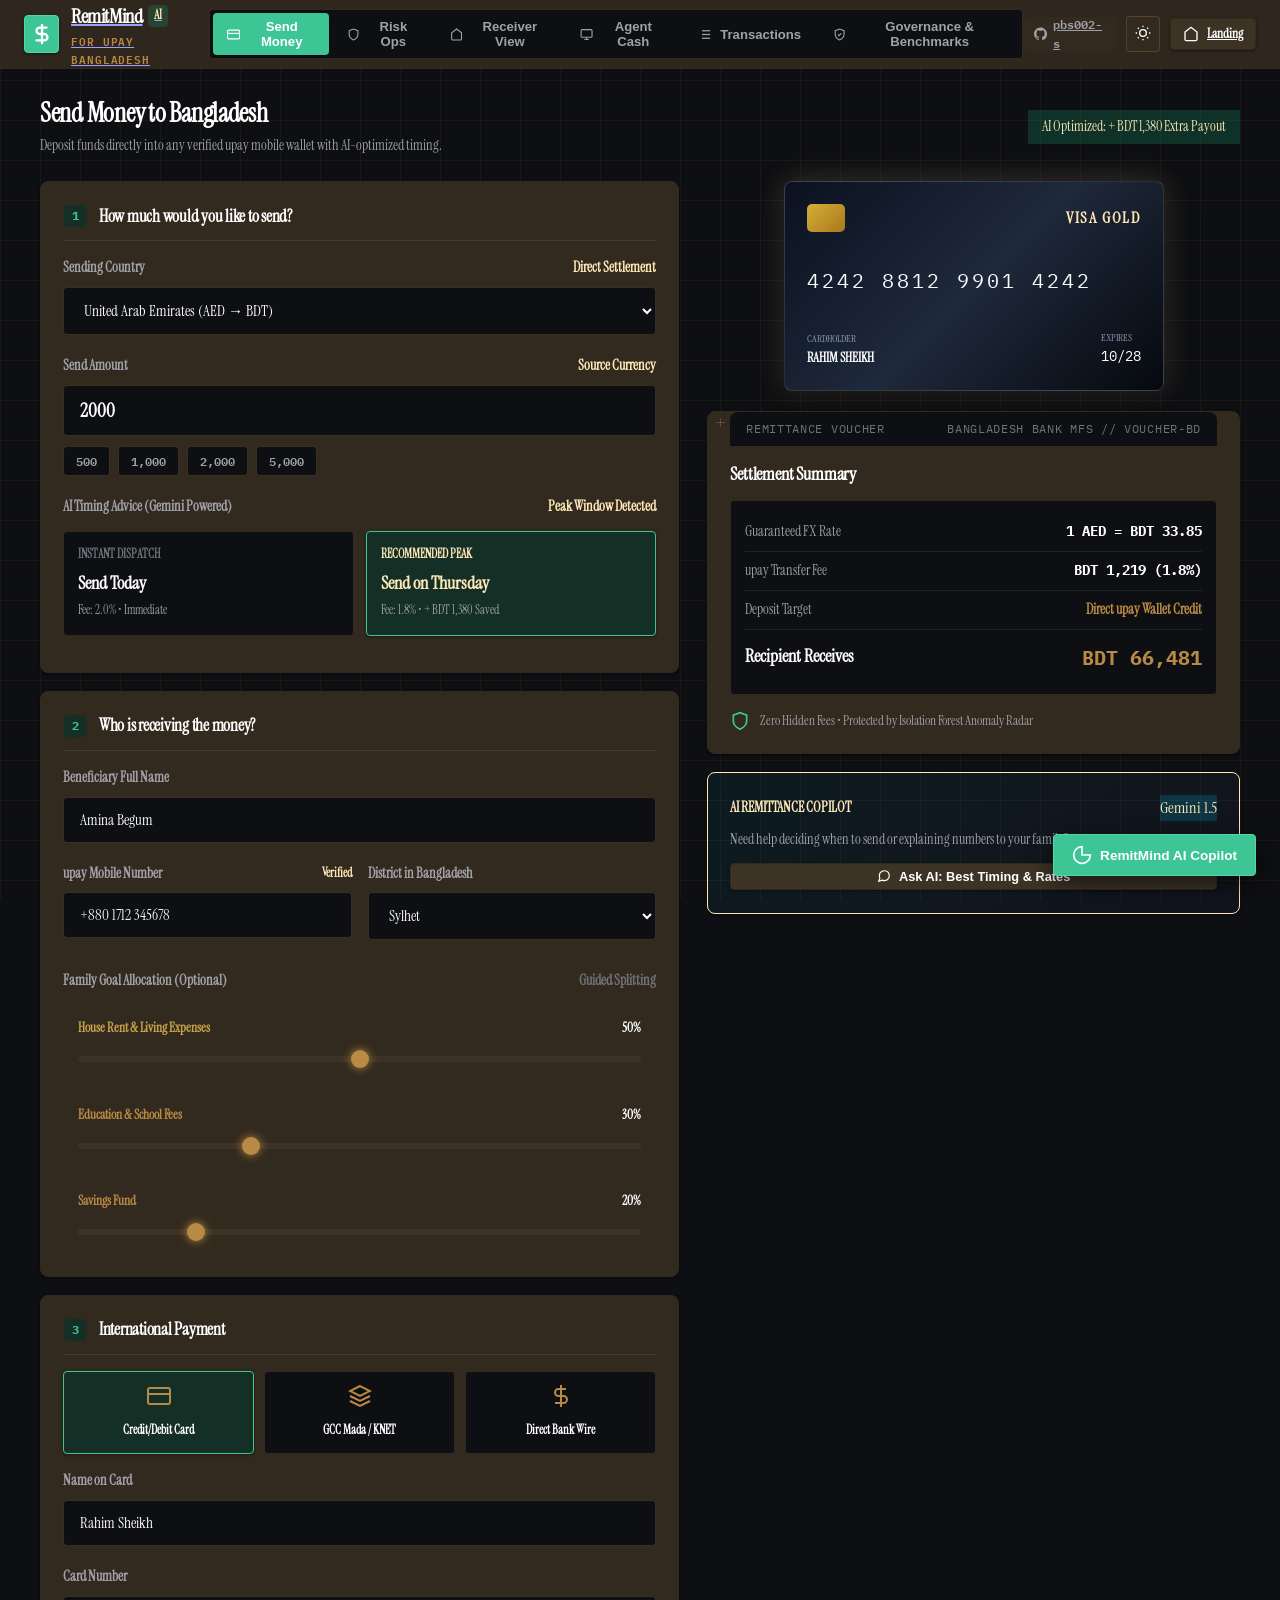
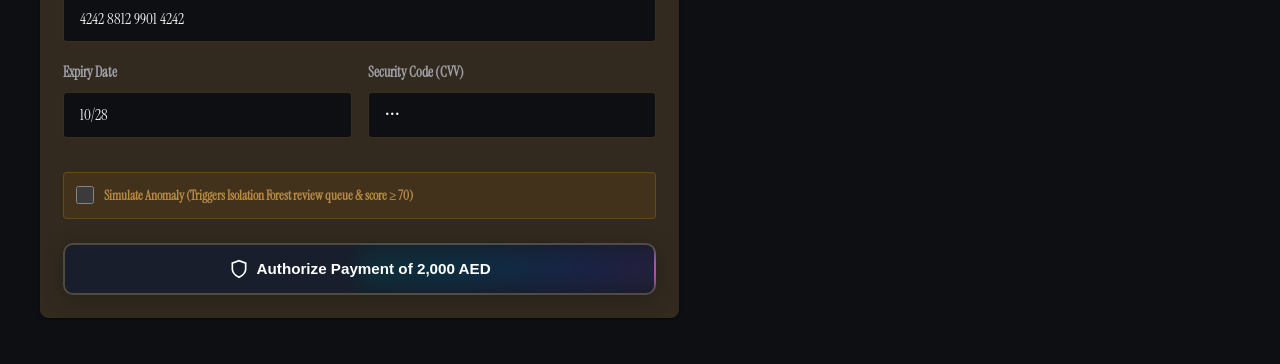
==== commit ea841912: "feat(design): implement Auralis Clean Paper Workflow palette, typography, and interactive pricing se" ====
--- a/frontend/app.html
+++ b/frontend/app.html
@@ -6,10 +6,10 @@
   <title>RemitMind Portal | International Remittance & AI Intelligence</title>
   <meta name="description" content="RemitMind production workspace for international remittance payment execution, real-time risk operations, village receiver budgeting, and agent liquidity forecasting.">
 
-  <!-- Google Fonts: Anek Bangla, Inter, JetBrains Mono, Noto Sans Bengali, Tiro Bangla (from lnd Mouza Sheet design) -->
+  <!-- Google Fonts: Archivo (Display), Instrument Serif (Body), IBM Plex Mono (Labels), Anek Bangla, Inter -->
   <link rel="preconnect" href="https://fonts.googleapis.com">
   <link rel="preconnect" href="https://fonts.gstatic.com" crossorigin>
-  <link href="https://fonts.googleapis.com/css2?family=Anek+Bangla:wght@400;500;600;700&family=Inter:wght@400;500;600;700&family=JetBrains+Mono:wght@400;500;600;700&family=Noto+Sans+Bengali:wght@400;500;600;700&family=Tiro+Bangla:ital@0;1&display=swap" rel="stylesheet">
+  <link href="https://fonts.googleapis.com/css2?family=Archivo:wght@400;500;600;700;800&family=Instrument+Serif:ital@0;1&family=IBM+Plex+Mono:wght@400;500;600;700&family=Anek+Bangla:wght@400;500;600;700&family=Inter:wght@400;500;600;700&display=swap" rel="stylesheet">
 
   <!-- Stylesheets -->
   <link rel="stylesheet" href="css/style.css">
@@ -313,11 +313,13 @@
                 </label>
               </div>
 
-              <!-- Submit Button -->
-              <button class="btn btn-glow btn-lg" id="btn-submit-payment" style="width:100%; margin-top:24px;">
-                <svg width="20" height="20" viewBox="0 0 24 24" fill="none" stroke="currentColor" stroke-width="2"><path d="M12 22s8-4 8-10V5l-8-3-8 3v7c0 6 8 10 8 10z"/></svg>
-                <span>Authorize Payment of <span id="btn-pay-total-amount">2,000 AED</span></span>
-              </button>
+              <!-- Submit Button with Rotating Rainbow Glow Border -->
+              <div class="rainbow-wrapper" style="width:100%; margin-top:24px; padding:2px; border-radius:10px;">
+                <button class="rainbow-btn" id="btn-submit-payment" style="width:100%; border-radius:8px; justify-content:center; padding:14px 20px; font-size:0.95rem;">
+                  <svg width="20" height="20" viewBox="0 0 24 24" fill="none" stroke="currentColor" stroke-width="2"><path d="M12 22s8-4 8-10V5l-8-3-8 3v7c0 6 8 10 8 10z"/></svg>
+                  <span>Authorize Payment of <span id="btn-pay-total-amount">2,000 AED</span></span>
+                </button>
+              </div>
             </div>
           </div>
 
--- a/frontend/css/style.css
+++ b/frontend/css/style.css
@@ -1,47 +1,64 @@
 /* ==========================================================================
-   RemitMind - AI-Powered Remittance Intelligence & Safety Layer for upay
-   Design System: Dignified Official Registry & Voucher Sheet Aesthetics
-   Inspired by Bangladesh Digital Land & Judicial Mouza Sheet (lnd)
-   Palette: Bangladesh Green, Judicial Navy, Warm Gold, Seal Red, Warm Paper
-   Zero Emojis - Vector Iconography - Strict Light/Dark Mode Contrast
+   RemitMind & Auralis - Clean Paper Workflow Design System
+   Specification: neuform-staff-featured-2026-05-22 (Auralis Clean Paper Workflow)
+   Palette: Primary (#B98A45), Secondary (#15171C), Accent (#FFE8B8),
+            Background (#15171C), Surface (#322A1F), Text Primary (#FFFFFF),
+            Text Secondary (#A1A1AA), Border (#322A1F)
+   Typography: Archivo (Display-lg 64px), Instrument Serif (Body-md 16px),
+               IBM Plex Mono (Label-md 12px)
+   Rounded: Card (8px), Control (8px), Pill (9999px)
    ========================================================================== */
 
-@import url('https://fonts.googleapis.com/css2?family=Anek+Bangla:wght@400;500;600;700&family=Inter:wght@400;500;600;700&family=JetBrains+Mono:wght@400;500;600;700&family=Noto+Sans+Bengali:wght@400;500;600;700&family=Tiro+Bangla:ital@0;1&display=swap');
+@import url('https://fonts.googleapis.com/css2?family=Archivo:wght@400;500;600;700;800&family=Instrument+Serif:ital@0;1&family=IBM+Plex+Mono:wght@400;500;600;700&family=Anek+Bangla:wght@400;500;600;700&family=Inter:wght@400;500;600;700&display=swap');
 
 :root {
   /* ============================================================
-     Dark Mode: "Negative Print" (lnd standard)
+     Auralis Clean Paper Workflow Core Palette Tokens
      ============================================================ */
-  --paper: #0C1713;
-  --surface: #13241D;
-  --ground: #0C1713;
-  --ground-sunk: #070E0B;
-  --sheet: #13241D;
-  --sheet-raised: #1A2F26;
-
-  --line: #223B30;
-  --line-strong: #335546;
-  --line-hair: #182C24;
-
-  --ink: #E8EFEA;
-  --ink-2: #A3B5AC;
-  --ink-3: #758980;
-  --ink-900: #E8EFEA;
-  --ink-600: #A3B5AC;
-  --ink-300: #758980;
-
-  /* Official Bangladesh Green */
-  --green-900: #07120D;
+  --auralis-primary: #B98A45;
+  --auralis-secondary: #15171C;
+  --auralis-accent: #FFE8B8;
+  --auralis-background: #15171C;
+  --auralis-surface: #322A1F;
+  --auralis-surface-raised: #3D3325;
+  --auralis-border: #322A1F;
+  --auralis-border-glow: rgba(185, 138, 69, 0.35);
+  --auralis-text-primary: #FFFFFF;
+  --auralis-text-secondary: #A1A1AA;
+  --auralis-text-muted: #71717A;
+
+  /* Paper and Surface Mappings */
+  --paper: var(--auralis-background);
+  --surface: var(--auralis-surface);
+  --ground: var(--auralis-background);
+  --ground-sunk: #0E0F12;
+  --sheet: var(--auralis-surface);
+  --sheet-raised: var(--auralis-surface-raised);
+
+  --line: var(--auralis-border);
+  --line-strong: rgba(185, 138, 69, 0.35);
+  --line-hair: rgba(255, 232, 184, 0.08);
+
+  --ink: var(--auralis-text-primary);
+  --ink-2: var(--auralis-text-secondary);
+  --ink-3: var(--auralis-text-muted);
+  --ink-900: #FFFFFF;
+  --ink-600: #A1A1AA;
+  --ink-300: #71717A;
+
+  /* Warm Auralis Gold & Accent Ochre */
+  --gold-500: var(--auralis-primary);
+  --gold-100: rgba(185, 138, 69, 0.15);
+  --gold-glow: rgba(185, 138, 69, 0.28);
+  --accent-cream: var(--auralis-accent);
+
+  /* Official Bangladesh / upay Emerald & Security Status Accents */
+  --green-900: #0E1A14;
   --green-700: #3DC596;
   --green-500: #52D8A8;
   --green-100: #142F25;
 
-  /* Judicial Navy / Slate */
   --navy-800: #E8EFEA;
-  --gold-500: #E0BC6A;
-  --gold-100: #292415;
-
-  /* Seal Red (alerts, holds) */
   --red-600: #F06A65;
   --red-100: #341817;
 
@@ -50,59 +67,70 @@
   --bg-primary: var(--ground);
   --bg-secondary: var(--sheet);
   --bg-tertiary: var(--sheet-raised);
-  --bg-glass: rgba(19, 36, 29, 0.88);
-  --bg-glass-card: rgba(19, 36, 29, 0.95);
-  --bg-glass-hover: rgba(26, 47, 38, 0.95);
-
-  --upay-emerald: var(--green-700);
-  --upay-emerald-glow: rgba(61, 197, 150, 0.2);
-  --upay-emerald-light: var(--green-500);
-
-  --ai-cyan: #38bdf8;
-  --ai-cyan-glow: rgba(56, 189, 248, 0.2);
-  --ai-indigo: #818cf8;
-  --ai-indigo-glow: rgba(129, 140, 248, 0.2);
-  --ai-violet: #a78bfa;
-
-  --accent-amber: var(--gold-500);
-  --accent-amber-glow: rgba(224, 188, 106, 0.2);
+  --bg-glass: rgba(50, 42, 31, 0.92);
+  --bg-glass-card: rgba(50, 42, 31, 0.96);
+  --bg-glass-hover: rgba(61, 51, 37, 0.96);
+
+  --upay-emerald: var(--auralis-primary);
+  --upay-emerald-glow: var(--gold-glow);
+  --upay-emerald-light: var(--auralis-accent);
+
+  --ai-cyan: #FFE8B8;
+  --ai-cyan-glow: rgba(255, 232, 184, 0.2);
+  --ai-indigo: #C9A24B;
+  --ai-indigo-glow: rgba(185, 138, 69, 0.2);
+  --ai-violet: #D4AF37;
+
+  --accent-amber: var(--auralis-primary);
+  --accent-amber-glow: var(--gold-glow);
   --accent-rose: var(--red-600);
   --accent-rose-glow: rgba(240, 106, 101, 0.2);
-  --upay-gold: var(--gold-500);
-
-  --text-primary: var(--ink);
-  --text-secondary: var(--ink-2);
-  --text-muted: var(--ink-3);
-  --text-inverted: #070E0B;
-
-  --border-subtle: var(--line);
-  --border-medium: var(--line-strong);
-  --border-active: var(--green-700);
-  --border-cyan: var(--ai-cyan);
-
-  /* Elevation & Shape (Precision Drafting: 4-12px, Hairline Shadows) */
+  --upay-gold: var(--auralis-primary);
+
+  --text-primary: var(--auralis-text-primary);
+  --text-secondary: var(--auralis-text-secondary);
+  --text-muted: var(--auralis-text-muted);
+  --text-inverted: #15171C;
+
+  --border-subtle: var(--auralis-border);
+  --border-medium: rgba(185, 138, 69, 0.25);
+  --border-active: var(--auralis-primary);
+  --border-cyan: var(--auralis-accent);
+
+  /* Auralis Radius Tokens (Card 8px, Control 8px, Pill 9999px) */
   --radius-sm: 4px;
   --radius-md: 8px;
-  --radius-lg: 12px;
-  --radius-xl: 16px;
+  --radius-card: 8px;
+  --radius-control: 8px;
+  --radius-lg: 8px;
+  --radius-xl: 12px;
   --radius-full: 9999px;
-
-  --shadow-sm: 0 1px 2px rgba(0, 0, 0, 0.35);
-  --shadow-md: 0 8px 24px rgba(0, 0, 0, 0.45);
-  --shadow-lg: 0 18px 48px rgba(0, 0, 0, 0.6);
-  --shadow-glow: 0 0 20px var(--upay-emerald-glow);
-  --shadow-cyan-glow: 0 0 20px var(--ai-cyan-glow);
-
-  /* Typography */
+  --radius-pill: 9999px;
+
+  /* Auralis Spacing Tokens (Base 8px, Gap 16px, Card 24px, Section 80px) */
+  --space-base: 8px;
+  --space-gap: 16px;
+  --space-card-padding: 24px;
+  --space-section-padding: 80px;
+
+  --shadow-sm: 0 1px 3px rgba(0, 0, 0, 0.45);
+  --shadow-md: 0 8px 24px rgba(0, 0, 0, 0.55);
+  --shadow-lg: 0 18px 48px rgba(0, 0, 0, 0.7);
+  --shadow-glow: 0 0 24px var(--gold-glow);
+  --shadow-cyan-glow: 0 0 24px rgba(255, 232, 184, 0.2);
+
+  /* Auralis Typography Stack */
   --max-width: 1240px;
-  --font-serif: 'Tiro Bangla', Georgia, 'Times New Roman', serif;
-  --font-family: 'Inter', 'Anek Bangla', 'Noto Sans Bengali', -apple-system, BlinkMacSystemFont, sans-serif;
-  --font-mono: 'JetBrains Mono', 'IBM Plex Mono', monospace;
+  --font-display: 'Archivo', -apple-system, BlinkMacSystemFont, sans-serif;
+  --font-serif: 'Instrument Serif', 'Tiro Bangla', Georgia, serif;
+  --font-family: 'Instrument Serif', Georgia, 'Anek Bangla', serif;
+  --font-sans: 'Archivo', 'Inter', -apple-system, BlinkMacSystemFont, sans-serif;
+  --font-mono: 'IBM Plex Mono', 'JetBrains Mono', monospace;
   --transition-fast: 0.16s ease;
   --transition-normal: 0.28s cubic-bezier(0.22, 0.9, 0.3, 1);
 
-  --grid-line: rgba(34, 59, 48, 0.3);
-  --card-bg-subtle: rgba(19, 36, 29, 0.95);
+  --grid-line: rgba(185, 138, 69, 0.12);
+  --card-bg-subtle: rgba(50, 42, 31, 0.96);
 
   color-scheme: dark;
 }
@@ -583,6 +611,80 @@
   transform: translateY(-1px);
 }
 
+/* ==========================================================================
+   Rotating Rainbow Border Button Design (shadcn button-ui integration)
+   ========================================================================== */
+@keyframes rotate-rainbow {
+  100% {
+    transform: rotate(1turn);
+  }
+}
+
+.rainbow-wrapper {
+  position: relative;
+  z-index: 0;
+  background: rgba(255, 255, 255, 0.15);
+  overflow: hidden;
+  padding: 2px;
+  display: inline-flex;
+  align-items: center;
+  justify-content: center;
+  border-radius: 9999px;
+  transition: transform 0.3s cubic-bezier(0.2, 0.8, 0.2, 1), box-shadow 0.3s ease;
+  box-shadow: 0 4px 20px rgba(0, 0, 0, 0.25);
+  cursor: pointer;
+  text-decoration: none;
+}
+
+.rainbow-wrapper:hover {
+  transform: scale(1.05);
+  box-shadow: 0 6px 24px rgba(16, 185, 129, 0.25);
+}
+
+.rainbow-wrapper:active {
+  transform: scale(1);
+}
+
+.rainbow-wrapper::before {
+  content: '';
+  position: absolute;
+  z-index: -2;
+  left: -50%;
+  top: -50%;
+  width: 200%;
+  height: 200%;
+  background-position: 100% 50%;
+  background-repeat: no-repeat;
+  background-size: 50% 30%;
+  filter: blur(6px);
+  background-image: linear-gradient(135deg, #10b981, #06b6d4, #6366f1, #f43f5e, #eab308, #10b981);
+  animation: rotate-rainbow 4s linear infinite;
+}
+
+.rainbow-btn {
+  padding: 10px 24px;
+  font-size: 0.875rem;
+  color: #ffffff !important;
+  border-radius: 9999px;
+  font-weight: 600;
+  background: rgba(15, 23, 42, 0.85);
+  backdrop-filter: blur(8px);
+  -webkit-backdrop-filter: blur(8px);
+  border: none;
+  outline: none;
+  cursor: pointer;
+  display: inline-flex;
+  align-items: center;
+  gap: 8px;
+  transition: background 0.2s ease;
+  text-decoration: none;
+}
+
+.rainbow-btn:hover {
+  background: rgba(15, 23, 42, 0.72);
+}
+
+
 .btn-sm {
   padding: 5px 12px;
   font-size: 0.8rem;
@@ -1694,3 +1796,295 @@
   from { transform: translateX(100%); opacity: 0; }
   to { transform: translateX(0); opacity: 1; }
 }
+
+/* ==========================================================================
+   Auralis - Clean Paper Workflow Pricing Section (neuform-staff-featured-2026-05-22)
+   ========================================================================== */
+.auralis-pricing-section {
+  padding: var(--space-section-padding, 80px) 0;
+  background: var(--auralis-background, #15171C);
+  position: relative;
+  overflow: hidden;
+}
+
+/* Atmospheric Subtle WebGL-like Glow Layer */
+.auralis-pricing-section::before {
+  content: '';
+  position: absolute;
+  top: 15%;
+  left: 50%;
+  transform: translateX(-50%);
+  width: 900px;
+  height: 480px;
+  background: radial-gradient(ellipse at center, rgba(185, 138, 69, 0.14) 0%, rgba(255, 232, 184, 0.04) 45%, transparent 70%);
+  pointer-events: none;
+  z-index: 0;
+  filter: blur(40px);
+}
+
+.auralis-container {
+  position: relative;
+  z-index: 1;
+  max-width: var(--max-width, 1240px);
+  margin: 0 auto;
+  padding: 0 24px;
+}
+
+.auralis-header {
+  text-align: center;
+  max-width: 820px;
+  margin: 0 auto 56px auto;
+}
+
+.auralis-social-proof {
+  display: inline-flex;
+  align-items: center;
+  gap: 8px;
+  background: rgba(185, 138, 69, 0.12);
+  border: 1px solid rgba(185, 138, 69, 0.3);
+  padding: 6px 16px;
+  border-radius: var(--radius-pill, 9999px);
+  color: var(--auralis-accent, #FFE8B8);
+  font-family: var(--font-mono);
+  font-size: 12px;
+  font-weight: 600;
+  line-height: 1.2;
+  margin-bottom: 20px;
+  text-transform: uppercase;
+  letter-spacing: 0.06em;
+}
+
+.auralis-title {
+  font-family: var(--font-display);
+  font-size: clamp(2.4rem, 5vw, 64px);
+  font-weight: 500;
+  line-height: 1.04;
+  letter-spacing: 0;
+  color: var(--auralis-text-primary, #FFFFFF);
+  margin-bottom: 18px;
+}
+
+.auralis-title span {
+  color: var(--auralis-primary, #B98A45);
+}
+
+.auralis-subtitle {
+  font-family: var(--font-serif);
+  font-size: 18px;
+  font-weight: 400;
+  line-height: 1.6;
+  color: var(--auralis-text-secondary, #A1A1AA);
+  max-width: 660px;
+  margin: 0 auto 32px auto;
+}
+
+/* Billing Cycle Toggle (Pill Control) */
+.auralis-billing-toggle {
+  display: inline-flex;
+  align-items: center;
+  background: var(--auralis-surface, #322A1F);
+  border: 1px solid rgba(185, 138, 69, 0.25);
+  padding: 4px;
+  border-radius: var(--radius-pill, 9999px);
+  gap: 4px;
+}
+
+.auralis-toggle-btn {
+  background: transparent;
+  border: none;
+  color: var(--auralis-text-secondary, #A1A1AA);
+  padding: 8px 18px;
+  border-radius: var(--radius-pill, 9999px);
+  font-family: var(--font-display);
+  font-size: 13px;
+  font-weight: 600;
+  cursor: pointer;
+  transition: all 0.2s ease;
+}
+
+.auralis-toggle-btn.active {
+  background: var(--auralis-primary, #B98A45);
+  color: #15171C;
+  box-shadow: 0 2px 8px rgba(0, 0, 0, 0.3);
+}
+
+.auralis-discount-badge {
+  background: var(--auralis-accent, #FFE8B8);
+  color: #15171C;
+  font-family: var(--font-mono);
+  font-size: 10px;
+  font-weight: 700;
+  padding: 2px 8px;
+  border-radius: 9999px;
+  margin-left: 6px;
+}
+
+/* Pricing Grid */
+.auralis-grid {
+  display: grid;
+  grid-template-columns: repeat(3, 1fr);
+  gap: var(--space-gap, 16px);
+  align-items: stretch;
+}
+
+@media (max-width: 960px) {
+  .auralis-grid {
+    grid-template-columns: 1fr;
+    max-width: 520px;
+    margin: 0 auto;
+  }
+}
+
+/* Plan Card */
+.auralis-card {
+  background: var(--auralis-surface, #322A1F);
+  border: 1px solid var(--auralis-border, #322A1F);
+  border-radius: var(--radius-card, 8px);
+  padding: var(--space-card-padding, 24px);
+  display: flex;
+  flex-direction: column;
+  position: relative;
+  transition: transform 0.25s ease, border-color 0.25s ease, box-shadow 0.25s ease;
+  box-shadow: 0 4px 20px rgba(0, 0, 0, 0.4);
+}
+
+.auralis-card:hover {
+  transform: translateY(-4px);
+  border-color: rgba(185, 138, 69, 0.45);
+  box-shadow: 0 12px 32px rgba(0, 0, 0, 0.6);
+}
+
+/* Featured Plan Card (Pro) */
+.auralis-card.featured {
+  border-color: var(--auralis-primary, #B98A45);
+  background: linear-gradient(180deg, #382F23 0%, var(--auralis-surface, #322A1F) 100%);
+  box-shadow: 0 0 35px rgba(185, 138, 69, 0.22);
+}
+
+.auralis-card-pill {
+  position: absolute;
+  top: -12px;
+  right: 24px;
+  background: var(--auralis-primary, #B98A45);
+  color: #15171C;
+  font-family: var(--font-mono);
+  font-size: 11px;
+  font-weight: 700;
+  padding: 4px 12px;
+  border-radius: var(--radius-pill, 9999px);
+  letter-spacing: 0.05em;
+  text-transform: uppercase;
+}
+
+.auralis-plan-name {
+  font-family: var(--font-display);
+  font-size: 24px;
+  font-weight: 600;
+  color: var(--auralis-text-primary, #FFFFFF);
+  margin-bottom: 6px;
+}
+
+.auralis-plan-desc {
+  font-family: var(--font-serif);
+  font-size: 16px;
+  line-height: 1.5;
+  color: var(--auralis-text-secondary, #A1A1AA);
+  min-height: 48px;
+  margin-bottom: 24px;
+}
+
+.auralis-price-block {
+  display: flex;
+  align-items: baseline;
+  gap: 6px;
+  padding-bottom: 20px;
+  border-bottom: 1px solid rgba(185, 138, 69, 0.2);
+  margin-bottom: 24px;
+}
+
+.auralis-price-val {
+  font-family: var(--font-display);
+  font-size: 48px;
+  font-weight: 700;
+  color: var(--auralis-accent, #FFE8B8);
+  line-height: 1;
+}
+
+.auralis-price-period {
+  font-family: var(--font-mono);
+  font-size: 12px;
+  font-weight: 600;
+  color: var(--auralis-text-secondary, #A1A1AA);
+  text-transform: uppercase;
+}
+
+/* Feature List */
+.auralis-feature-list {
+  list-style: none;
+  display: flex;
+  flex-direction: column;
+  gap: 14px;
+  margin-bottom: 32px;
+  flex-grow: 1;
+}
+
+.auralis-feature-item {
+  display: flex;
+  align-items: flex-start;
+  gap: 12px;
+  font-family: var(--font-serif);
+  font-size: 15.5px;
+  color: var(--auralis-text-primary, #FFFFFF);
+  line-height: 1.4;
+}
+
+.auralis-check-icon {
+  width: 18px;
+  height: 18px;
+  flex-shrink: 0;
+  color: var(--auralis-primary, #B98A45);
+  margin-top: 1px;
+}
+
+/* Conversion Button */
+.auralis-btn {
+  width: 100%;
+  padding: 13px 20px;
+  border-radius: var(--radius-control, 8px);
+  font-family: var(--font-display);
+  font-size: 14px;
+  font-weight: 600;
+  cursor: pointer;
+  display: inline-flex;
+  align-items: center;
+  justify-content: center;
+  gap: 8px;
+  text-decoration: none;
+  transition: all 0.2s ease;
+  border: 1px solid transparent;
+}
+
+.auralis-btn-primary {
+  background: var(--auralis-primary, #B98A45);
+  color: #15171C !important;
+  box-shadow: 0 4px 14px rgba(185, 138, 69, 0.3);
+}
+
+.auralis-btn-primary:hover {
+  background: var(--auralis-accent, #FFE8B8);
+  transform: translateY(-1px);
+  box-shadow: 0 6px 20px rgba(185, 138, 69, 0.45);
+}
+
+.auralis-btn-secondary {
+  background: transparent;
+  color: var(--auralis-accent, #FFE8B8) !important;
+  border-color: rgba(185, 138, 69, 0.4);
+}
+
+.auralis-btn-secondary:hover {
+  background: rgba(185, 138, 69, 0.12);
+  border-color: var(--auralis-primary, #B98A45);
+  color: #FFFFFF !important;
+}
+
